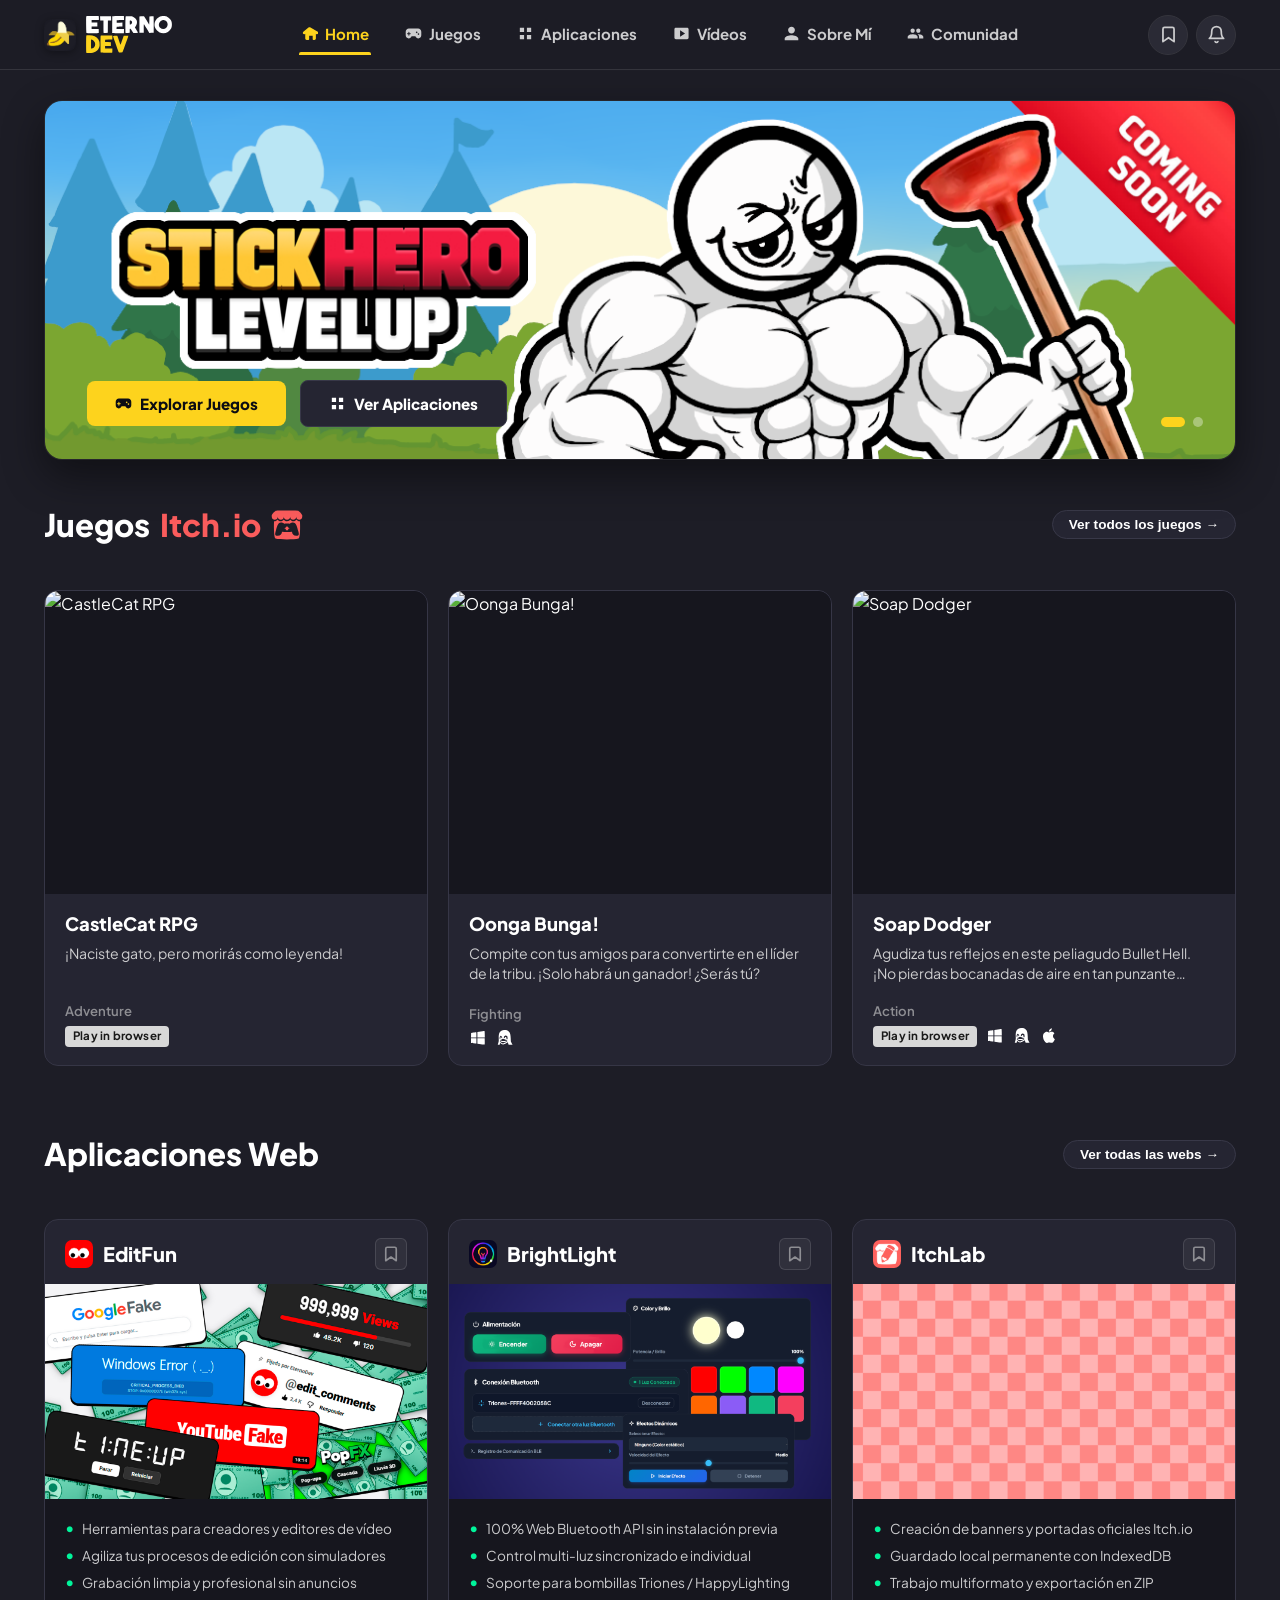
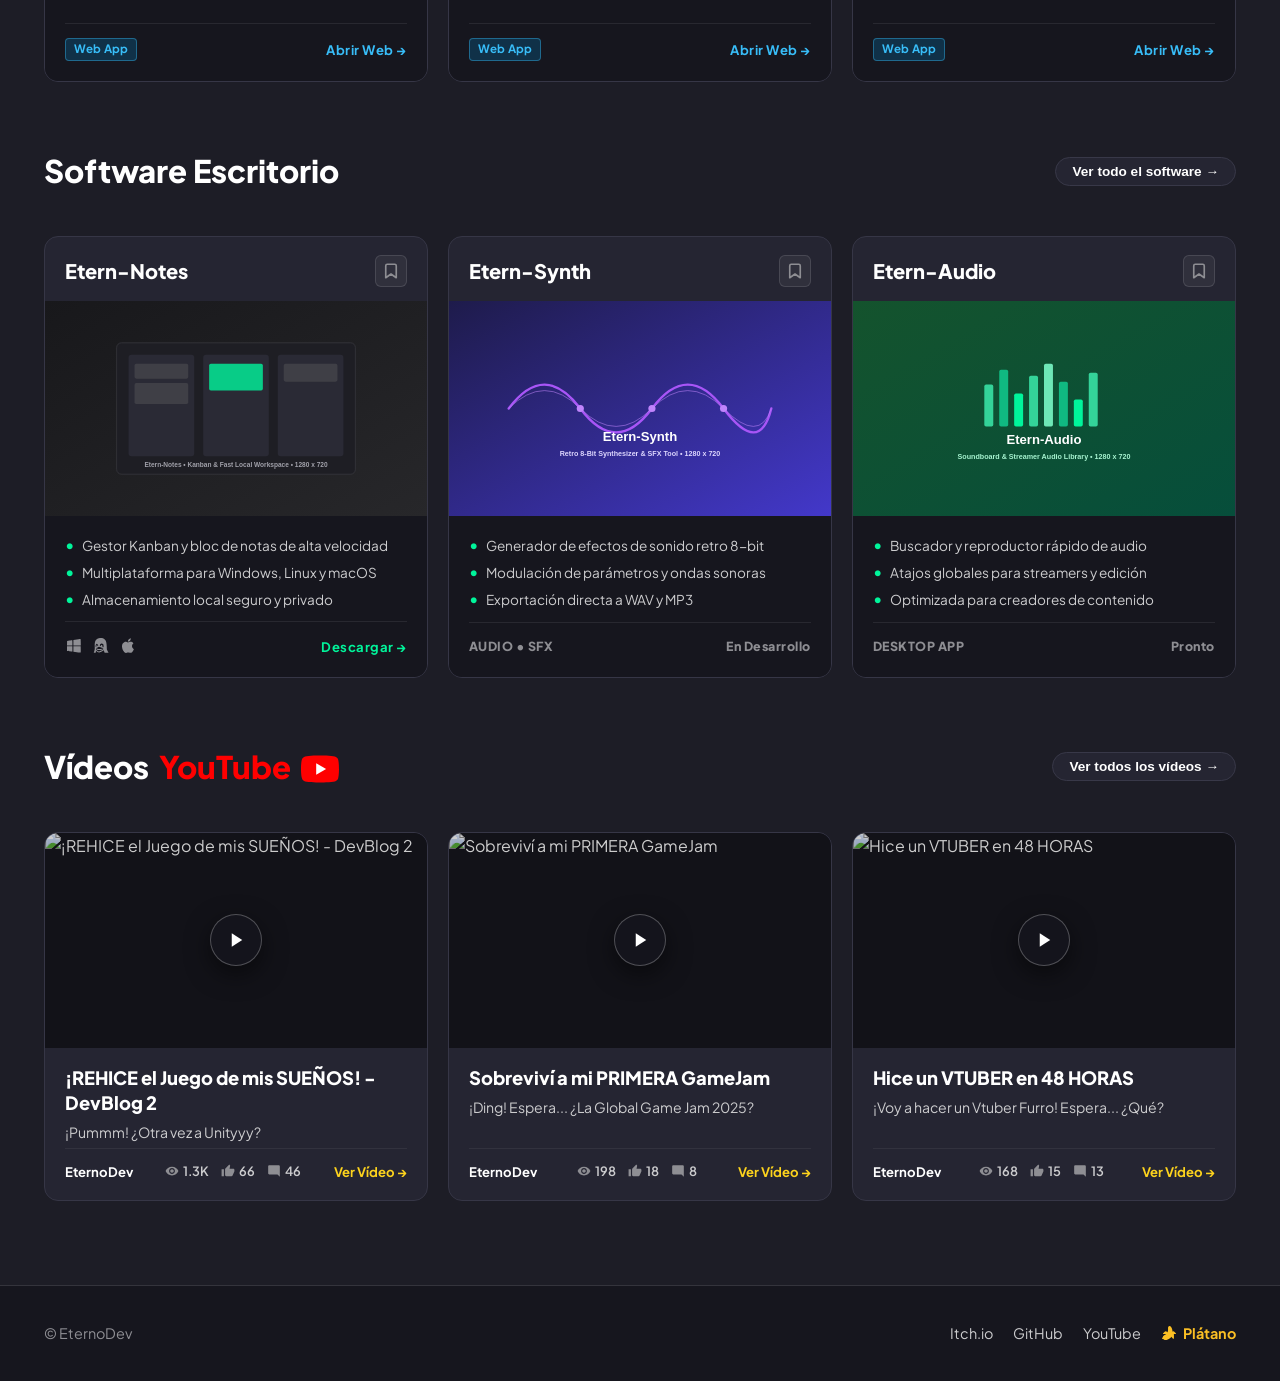
==== index.html @ 73dcaa40 "fix: redisenar icono cruz 3d a cruceta solida mate sin brillos y sintetizar texto de mision" ====
<!DOCTYPE html>
<html lang="es">
<head>
  <meta charset="UTF-8" />
  <meta name="viewport" content="width=device-width, initial-scale=1.0" />
  
  <!-- SEO Principal -->
  <title>EternoDev - Desarrollador Indie</title>
  <meta name="description" content="Sitio web oficial de EternoDev (Eterno Developer). Videojuegos indie desarrollados en Unity, aplicaciones web y de escritorio, apps móviles y proyectos de código abierto." />
  <meta name="keywords" content="EternoDev, Eterno Developer, Eterno Dev, videojuegos indie, software, aplicaciones web, apps android, itch io, Unity, BrightLight, Etern-Notes, Edit Fun, Edit-Fun" />
  <meta name="author" content="EternoDev" />
  <meta name="robots" content="index, follow" />
  <link rel="canonical" href="https://eternodev.com/" />
  
  <!-- Open Graph / Redes Sociales y Google -->
  <meta property="og:type" content="website" />
  <meta property="og:site_name" content="EternoDev · Oficial" />
  <meta property="og:title" content="EternoDev - Desarrollador Indie" />
  <meta property="og:description" content="Sitio web oficial de EternoDev (Eterno Developer). Explora videojuegos indie, aplicaciones web, software y devlogs." />
  <meta property="og:url" content="https://eternodev.com/" />
  <meta property="og:image" content="https://eternodev.com/src/img/logos/search_icon.png" />
  
  <!-- Twitter Card -->
  <meta name="twitter:card" content="summary_large_image" />
  <meta name="twitter:title" content="EternoDev - Desarrollador Indie" />
  <meta name="twitter:description" content="Sitio web oficial de EternoDev (Eterno Developer). Explora videojuegos indie, aplicaciones web y software." />
  <meta name="twitter:image" content="https://eternodev.com/src/img/logos/search_icon.png" />

  <!-- Datos Estructurados Schema.org para Google (Site Name & Organization) -->
  <script type="application/ld+json">
  [
    {
      "@context": "https://schema.org",
      "@type": "WebSite",
      "name": "EternoDev · Oficial",
      "alternateName": [
        "Eterno Developer",
        "EternoDev Web",
        "Eterno Dev"
      ],
      "url": "https://eternodev.com/"
    },
    {
      "@context": "https://schema.org",
      "@type": "Organization",
      "name": "EternoDev · Oficial",
      "alternateName": [
        "Eterno Developer",
        "Eterno Dev"
      ],
      "url": "https://eternodev.com/",
      "logo": "https://eternodev.com/src/img/logos/search_icon.png",
      "sameAs": [
        "https://www.youtube.com/@eternodev",
        "https://eternodev.itch.io",
        "https://github.com/paucg06",
        "https://www.tiktok.com/@eternodev",
        "https://instagram.com/eternodev"
      ]
    }
  ]
  </script>
  
  <!-- Iconos y Favicon para navegadores y motores de busqueda -->
  <link rel="icon" href="/favicon.ico" sizes="any" />
  <link rel="icon" type="image/png" sizes="192x192" href="src/img/logos/search_icon.png" />
  <link rel="apple-touch-icon" href="src/img/logos/search_icon.png" />
  
  <!-- Tipografia Plus Jakarta Sans -->
  <link rel="preconnect" href="https://fonts.googleapis.com">
  <link rel="preconnect" href="https://fonts.gstatic.com" crossorigin>
  <link href="https://fonts.googleapis.com/css2?family=Nunito:wght@700;800;900&family=Plus+Jakarta+Sans:wght@400;500;600;700;800;900&display=swap" rel="stylesheet">
  
  <!-- Hojas de Estilo: Principal con titulo reconocible por el navegador y soporte para estilos alternativos -->
  <link rel="stylesheet" href="src/css/styles.css?v=20261113f" title="EternoDev Oscuro">

</head>
<body>

  <!-- Header con Navegación y Menú Desplegable Móvil -->
  <header>
    <div class="container nav-wrapper">
      <div class="brand" onclick="switchTab('home'); window.scrollTo({top: 0, behavior: 'smooth'});" title="EternoDev - Inicio">
        <img src="src/img/logos/icon.png" alt="EternoDev Icon" class="brand-icon-img" />
        <img src="src/img/logos/eternodev_logo.svg" alt="EternoDev" class="brand-logo-svg" />
      </div>

      <!-- Navegación de Escritorio con Iconos Cartoon -->
      <nav class="desktop-nav">
        <ul class="nav-tabs">
          <li>
            <button class="nav-tab-btn active" data-target="home" onclick="switchTab('home')">
              <svg class="tab-icon-svg" viewBox="0 0 24 24" fill="currentColor">
                <path d="M12 3c-.5 0-1 .2-1.4.6l-7.3 6.1c-.8.7-.9 1.9-.3 2.7.6.8 1.8.9 2.6.3L6 12.3V19c0 1.1.9 2 2 2h2.5c.6 0 1-.4 1-1v-4.5c0-.3.2-.5.5-.5h4c.3 0 .5.2.5.5V20c0 .6.4 1 1 1H19c1.1 0 2-.9 2-2v-6.7l.4.4c.8.6 2 .5 2.6-.3.6-.8.5-2-.3-2.7L13.4 3.6c-.4-.4-.9-.6-1.4-.6z"/>
              </svg>
              Home
            </button>
          </li>
          <li>
            <button class="nav-tab-btn" data-target="games" onclick="switchTab('games')">
              <svg class="tab-icon-svg" viewBox="0 0 24 24" fill="currentColor">
                <path d="M18.5 5H5.5C3 5 1 7 1 9.5v5C1 16.9 2.9 18.8 5.2 18.9c1.3.1 2.5-.5 3.3-1.6l.8-1.3h5.4l.8 1.3c.8 1.1 2 1.7 3.3 1.6C21.1 18.8 23 16.9 23 14.5v-5C23 7 21 5 18.5 5zM7.5 13H6.2v1.3c0 .4-.3.7-.7.7s-.7-.3-.7-.7V13H3.5c-.4 0-.7-.3-.7-.7s.3-.7.7-.7h1.3v-1.3c0-.4.3-.7.7-.7s.7.3.7.7v1.3h1.3c.4 0 .7.3.7.7s-.3.7-.7.7zm9-1.5c-.7 0-1.2-.5-1.2-1.2s.5-1.2 1.2-1.2 1.2.5 1.2 1.2-.5 1.2-1.2 1.2zm2.5 2.5c-.7 0-1.2-.5-1.2-1.2s.5-1.2 1.2-1.2 1.2.5 1.2 1.2-.5 1.2-1.2 1.2z"/>
              </svg>
              Juegos
            </button>
          </li>
          <li>
            <button class="nav-tab-btn" data-target="apps" onclick="switchTab('apps')">
              <svg class="tab-icon-svg" viewBox="0 0 24 24" fill="currentColor">
                <path d="M4 4h6v6H4V4zm10 0h6v6h-6V4zM4 14h6v6H4v-6zm10 0h6v6h-6v-6z"/>
              </svg>
              Aplicaciones
            </button>
          </li>
          <li>
            <button class="nav-tab-btn" data-target="videos" onclick="switchTab('videos')">
              <svg class="tab-icon-svg" viewBox="0 0 24 24" fill="currentColor">
                <path d="M20 4H4C2.9 4 2 4.9 2 6v12c0 1.1.9 2 2 2h16c1.1 0 2-.9 2-2V6c0-1.1-.9-2-2-2zm-10 12.5v-9l7 4.5-7 4.5z"/>
              </svg>
              Vídeos
            </button>
          </li>
          <li>
            <button class="nav-tab-btn" data-target="about" onclick="switchTab('about')">
              <svg class="tab-icon-svg" viewBox="0 0 24 24" fill="currentColor">
                <path d="M12 12c2.7 0 4.8-2.1 4.8-4.8S14.7 2.4 12 2.4 7.2 4.5 7.2 7.2 9.3 12 12 12zm0 2.4c-3.2 0-9.6 1.6-9.6 4.8v2.4h19.2v-2.4c0-3.2-6.4-4.8-9.6-4.8z"/>
              </svg>
              Sobre Mí
            </button>
          </li>
          <li>
            <button class="nav-tab-btn" data-target="community" onclick="switchTab('community')">
              <svg class="tab-icon-svg" viewBox="0 0 24 24" fill="currentColor">
                <path d="M16 11c1.66 0 2.99-1.34 2.99-3S17.66 5 16 5c-1.66 0-3 1.34-3 3s1.34 3 3 3zm-8 0c1.66 0 2.99-1.34 2.99-3S9.66 5 8 5C6.34 5 5 6.34 5 8s1.34 3 3 3zm0 2c-2.33 0-7 1.17-7 3.5V19h14v-2.5c0-2.33-4.67-3.5-7-3.5zm8 0c-.29 0-.62.02-.97.05 1.16.84 1.97 1.97 1.97 3.45V19h6v-2.5c0-2.33-4.67-3.5-7-3.5z"/>
              </svg>
              Comunidad
            </button>
          </li>
        </ul>
      </nav>

      <!-- Botones de Acción (Marcador & Campanita) -->
      <div class="nav-actions">
        <button class="action-icon-btn" onclick="openSavedModal()" title="Mis proyectos guardados">
          <svg viewBox="0 0 24 24" fill="none" stroke="currentColor" stroke-width="2.2" stroke-linecap="round" stroke-linejoin="round">
            <path d="M19 21l-7-5-7 5V5a2 2 0 0 1 2-2h10a2 2 0 0 1 2 2z"/>
          </svg>
          <span id="savedNavDot" class="badge-notif-dot" style="display: none; background: #FDD31D;"></span>
        </button>

        <button class="action-icon-btn" onclick="openNotifModal()" title="Novedades y Notificaciones">
          <svg viewBox="0 0 24 24" fill="none" stroke="currentColor" stroke-width="2.2" stroke-linecap="round" stroke-linejoin="round">
            <path d="M18 8A6 6 0 0 0 6 8c0 7-3 9-3 9h18s-3-2-3-9"/>
            <path d="M13.73 21a2 2 0 0 1-3.46 0"/>
          </svg>
        </button>
        
        <button id="mobileMenuBtn" class="mobile-menu-toggle" aria-label="Abrir menú" onclick="toggleMobileMenu()">
          <svg viewBox="0 0 24 24" id="hamburgerIcon"><line x1="3" y1="12" x2="21" y2="12"/><line x1="3" y1="6" x2="21" y2="6"/><line x1="3" y1="18" x2="21" y2="18"/></svg>
        </button>
      </div>

      <!-- Panel Desplegable Móvil -->
      <div id="mobileNavDropdown" class="mobile-dropdown-panel">
        <button class="mobile-dropdown-btn active" data-target="home" onclick="switchTabMobile('home')">
          <svg class="tab-icon-svg" viewBox="0 0 24 24" fill="currentColor">
            <path d="M12 3c-.5 0-1 .2-1.4.6l-7.3 6.1c-.8.7-.9 1.9-.3 2.7.6.8 1.8.9 2.6.3L6 12.3V19c0 1.1.9 2 2 2h2.5c.6 0 1-.4 1-1v-4.5c0-.3.2-.5.5-.5h4c.3 0 .5.2.5.5V20c0 .6.4 1 1 1H19c1.1 0 2-.9 2-2v-6.7l.4.4c.8.6 2 .5 2.6-.3.6-.8.5-2-.3-2.7L13.4 3.6c-.4-.4-.9-.6-1.4-.6z"/>
          </svg>
          Home
        </button>
        <button class="mobile-dropdown-btn" data-target="games" onclick="switchTabMobile('games')">
          <svg class="tab-icon-svg" viewBox="0 0 24 24" fill="currentColor">
            <path d="M18.5 5H5.5C3 5 1 7 1 9.5v5C1 16.9 2.9 18.8 5.2 18.9c1.3.1 2.5-.5 3.3-1.6l.8-1.3h5.4l.8 1.3c.8 1.1 2 1.7 3.3 1.6C21.1 18.8 23 16.9 23 14.5v-5C23 7 21 5 18.5 5zM7.5 13H6.2v1.3c0 .4-.3.7-.7.7s-.7-.3-.7-.7V13H3.5c-.4 0-.7-.3-.7-.7s.3-.7.7-.7h1.3v-1.3c0-.4.3-.7.7-.7s.7.3.7.7v1.3h1.3c.4 0 .7.3.7.7s-.3.7-.7.7zm9-1.5c-.7 0-1.2-.5-1.2-1.2s.5-1.2 1.2-1.2 1.2.5 1.2 1.2-.5 1.2-1.2 1.2zm2.5 2.5c-.7 0-1.2-.5-1.2-1.2s.5-1.2 1.2-1.2 1.2.5 1.2 1.2-.5 1.2-1.2 1.2z"/>
          </svg>
          Juegos
        </button>
        <button class="mobile-dropdown-btn" data-target="apps" onclick="switchTabMobile('apps')">
          <svg class="tab-icon-svg" viewBox="0 0 24 24" fill="currentColor">
            <path d="M4 4h6v6H4V4zm10 0h6v6h-6V4zM4 14h6v6H4v-6zm10 0h6v6h-6v-6z"/>
          </svg>
          Aplicaciones
        </button>
        <button class="mobile-dropdown-btn" data-target="videos" onclick="switchTabMobile('videos')">
          <svg class="tab-icon-svg" viewBox="0 0 24 24" fill="currentColor">
            <path d="M20 4H4C2.9 4 2 4.9 2 6v12c0 1.1.9 2 2 2h16c1.1 0 2-.9 2-2V6c0-1.1-.9-2-2-2zm-10 12.5v-9l7 4.5-7 4.5z"/>
          </svg>
          Vídeos
        </button>
        <button class="mobile-dropdown-btn" data-target="about" onclick="switchTabMobile('about')">
          <svg class="tab-icon-svg" viewBox="0 0 24 24" fill="currentColor">
            <path d="M12 12c2.7 0 4.8-2.1 4.8-4.8S14.7 2.4 12 2.4 7.2 4.5 7.2 7.2 9.3 12 12 12zm0 2.4c-3.2 0-9.6 1.6-9.6 4.8v2.4h19.2v-2.4c0-3.2-6.4-4.8-9.6-4.8z"/>
          </svg>
          Sobre Mí
        </button>
        <button class="mobile-dropdown-btn" data-target="community" onclick="switchTabMobile('community')">
          <svg class="tab-icon-svg" viewBox="0 0 24 24" fill="currentColor">
            <path d="M16 11c1.66 0 2.99-1.34 2.99-3S17.66 5 16 5c-1.66 0-3 1.34-3 3s1.34 3 3 3zm-8 0c1.66 0 2.99-1.34 2.99-3S9.66 5 8 5C6.34 5 5 6.34 5 8s1.34 3 3 3zm0 2c-2.33 0-7 1.17-7 3.5V19h14v-2.5c0-2.33-4.67-3.5-7-3.5zm8 0c-.29 0-.62.02-.97.05 1.16.84 1.97 1.97 1.97 3.45V19h6v-2.5c0-2.33-4.67-3.5-7-3.5z"/>
          </svg>
          Comunidad
        </button>
      </div>
    </div>
  </header>

  <main>
    <!-- ====================================================================
         PESTANIA 1: HOME (HUB PRINCIPAL)
         ==================================================================== -->
    <div id="tab-home" class="tab-view active-tab">
      
      <!-- Hero Banner Slider con botones superpuestos (Estilo Hero Card) -->
      <section class="home-hero-banner-section">
        <div class="container">
          <div class="home-hero-banner" id="homeHeroBanner">
            <!-- Slide 1: Original -->
            <div class="banner-slide active" data-index="0">
              <img src="src/img/banner.png" alt="EternoDev Banner" class="banner-slide-img" />
            </div>
            <!-- Slide 2: Con filtro de color suave -->
            <div class="banner-slide filter-tint" data-index="1">
              <img src="src/img/banner.png" alt="EternoDev Banner Alternativo" class="banner-slide-img" />
            </div>

            <!-- Botones superpuestos en el banner (visual y estilos idénticos) -->
            <div class="banner-content-overlay">
              <div class="banner-actions">
                <button onclick="switchTab('games')" class="banner-cta-btn banner-cta-primary">
                  <svg class="tab-icon-svg" viewBox="0 0 24 24" fill="currentColor">
                    <path d="M18.5 5H5.5C3 5 1 7 1 9.5v5C1 16.9 2.9 18.8 5.2 18.9c1.3.1 2.5-.5 3.3-1.6l.8-1.3h5.4l.8 1.3c.8 1.1 2 1.7 3.3 1.6C21.1 18.8 23 16.9 23 14.5v-5C23 7 21 5 18.5 5zM7.5 13H6.2v1.3c0 .4-.3.7-.7.7s-.7-.3-.7-.7V13H3.5c-.4 0-.7-.3-.7-.7s.3-.7.7-.7h1.3v-1.3c0-.4.3-.7.7-.7s.7.3.7.7v1.3h1.3c.4 0 .7.3.7.7s-.3.7-.7.7zm9-1.5c-.7 0-1.2-.5-1.2-1.2s.5-1.2 1.2-1.2 1.2.5 1.2 1.2-.5 1.2-1.2 1.2zm2.5 2.5c-.7 0-1.2-.5-1.2-1.2s.5-1.2 1.2-1.2 1.2.5 1.2 1.2-.5 1.2-1.2 1.2z"/>
                  </svg>
                  Explorar Juegos
                </button>
                <button onclick="switchTab('apps')" class="banner-cta-btn banner-cta-secondary">
                  <svg class="tab-icon-svg" viewBox="0 0 24 24" fill="currentColor">
                    <path d="M4 4h6v6H4V4zm10 0h6v6h-6V4zM4 14h6v6H4v-6zm10 0h6v6h-6v-6z"/>
                  </svg>
                  Ver Aplicaciones
                </button>
              </div>
              <!-- Indicadores discretos de posición de banner (Dots) -->
              <div class="banner-slider-dots">
                <button class="banner-dot active" onclick="goToBannerSlide(0)" aria-label="Banner 1"></button>
                <button class="banner-dot" onclick="goToBannerSlide(1)" aria-label="Banner 2"></button>
              </div>
            </div>
          </div>
        </div>
      </section>

      <!-- Resumen Home: Juegos Itch.io -->
      <section class="carousel-section" style="padding: 20px 0;">
        <div class="container">
          <div style="display: flex; justify-content: space-between; align-items: center; margin-bottom: 24px; flex-wrap: wrap; gap: 12px;">
            <h2 style="font-size: 1.95rem; font-weight: 900; color: #FFFFFF; display: flex; align-items: center; gap: 10px; flex-wrap: wrap;">
              Juegos <a href="https://eternodev.itch.io" target="_blank" rel="noopener" style="color: #FA5C5C; display: inline-flex; align-items: center; gap: 5px; text-decoration: none; white-space: nowrap; font-size: 1.95rem; font-weight: 900;" title="Abrir perfil en Itch.io">Itch.io <svg viewBox="0 0 32 32" width="42" height="42" fill="#FA5C5C" style="display: inline-block; vertical-align: middle; flex-shrink: 0;"><path d="M 16 5 C 12.748 5 8.3121094 5.0508594 7.4121094 5.1308594 C 6.4021094 5.7368594 4.4028125 8.0309531 4.3828125 8.6269531 L 4.3828125 9.6269531 C 4.3828125 10.889953 5.5657188 12 6.6367188 12 C 7.9197187 12 8.9902344 10.929969 8.9902344 9.6679688 C 8.9902344 10.929969 10.0305 12 11.3125 12 C 12.6055 12 13.605469 10.930969 13.605469 9.6679688 C 13.605469 10.929969 14.695281 12 15.988281 12 L 16.009766 12 C 17.302766 12 18.392578 10.930969 18.392578 9.6679688 C 18.392578 10.929969 19.402547 12 20.685547 12 C 21.968547 12 23.009766 10.930969 23.009766 9.6679688 C 23.009766 10.929969 24.080281 12 25.363281 12 C 26.434281 12 27.615234 10.889953 27.615234 9.6269531 L 27.615234 8.6269531 C 27.595234 8.0309531 25.595938 5.7368594 24.585938 5.1308594 C 21.443938 5.0198594 19.252 5 16 5 z M 13.550781 11.742188 C 12.497781 13.552188 9.8523125 13.573906 8.8203125 11.753906 C 8.1903125 12.845906 6.7642969 13.267547 6.1542969 13.060547 C 5.9762969 14.959547 5.8534844 24.70875 7.1464844 26.34375 C 10.943484 27.22875 21.164516 27.20975 24.853516 26.34375 C 26.348516 24.81975 26.013703 14.821547 25.845703 13.060547 C 25.235703 13.267547 23.809453 12.845906 23.189453 11.753906 C 22.146453 13.573906 19.501219 13.552188 18.449219 11.742188 C 18.124219 12.332187 17.367 13.109375 16 13.109375 C 14.997 13.148375 14.051781 12.607187 13.550781 11.742188 z M 11.419922 14 C 12.219922 14 12.950078 14.000469 13.830078 14.980469 C 15.280078 14.830469 16.719922 14.830469 18.169922 14.980469 C 19.059922 14.010469 19.780078 14.009766 20.580078 14.009766 C 23.160078 14.009766 23.780937 17.819609 24.710938 21.099609 C 25.550938 24.149609 24.429062 24.230469 23.039062 24.230469 C 20.969062 24.150469 19.820313 22.650625 19.820312 21.140625 C 17.890313 21.460625 14.809688 21.580625 12.179688 21.140625 C 12.179688 22.650625 11.030938 24.150469 8.9609375 24.230469 C 7.5709375 24.230469 6.4490625 24.149609 7.2890625 21.099609 C 8.2190625 17.799609 8.8399219 14.009766 11.419922 14.009766 L 11.419922 14 z M 16 16.876953 C 16 16.876953 14.306 18.439375 14 18.984375 L 15.107422 18.943359 L 15.107422 19.910156 C 15.107422 19.968156 15.926 19.917969 16 19.917969 C 16.447 19.934969 16.892578 19.951156 16.892578 19.910156 L 16.892578 18.943359 L 18 18.984375 C 17.694 18.438375 16 16.876953 16 16.876953 z"/></svg></a>
            </h2>
            <button onclick="switchTab('games')" class="btn-pill btn-outline" style="padding: 6px 16px; font-size: 0.85rem;">
              Ver todos los juegos &rarr;
            </button>
          </div>

          <div class="carousel-viewport">
            <div class="carousel-track" id="carouselTrackHome">
              <!-- Fallback Games Home -->
              <a href="https://eternodev.itch.io/oonga-bunga" target="_blank" rel="noopener" class="game-card-item">
                <div class="game-thumb-box">
                  <img src="https://img.itch.zone/aW1nLzI1Mzc4NjQzLnBuZw==/315x250%23c/XJshJJ.png" alt="Oonga Bunga!" class="game-thumb-img" loading="lazy" />
                </div>
                <div class="game-content-box">
                  <h3 class="game-item-title">Oonga Bunga!</h3>
                  <p class="game-item-desc">Compite con tus amigos para convertirte en el líder de la tribu.</p>
                  <div class="itch-meta-container">
                    <span class="itch-genre-label">Fighting</span>
                    <div class="itch-platforms-row">
                      <svg class="itch-platform-svg" viewBox="0 0 90 90" width="18" height="18" preserveAspectRatio="xMidYMid meet" title="Windows"><g transform="translate(0,90) scale(0.1,-0.1)" fill="currentColor"><path d="M675 785 c-44 -7 -119 -18 -167 -25 l-88 -12 0 -134 0 -134 185 0 186 0 -3 157 c-3 132 -5 158 -18 159 -8 1 -51 -4 -95 -11z"/><path d="M220 721 l-115 -16 -3 -112 -3 -113 136 0 135 0 0 130 c0 118 -2 130 -17 129 -10 -1 -70 -9 -133 -18z"/><path d="M100 325 c0 -132 -14 -117 125 -135 44 -6 95 -13 113 -16 l32 -5 0 136 0 135 -135 0 -135 0 0 -115z"/><path d="M420 302 l0 -139 178 -24 c97 -14 180 -22 185 -19 4 4 6 76 5 161 l-3 154 -182 3 -183 2 0 -138z"/></g></svg>
                      <svg class="itch-platform-svg" viewBox="0 0 90 90" width="18" height="18" preserveAspectRatio="xMidYMid meet" title="Linux"><g transform="translate(0,90) scale(0.1,-0.1)" fill="currentColor"><path d="M350 837 c-170 -40 -225 -148 -213 -419 4 -112 3 -131 -21 -211 -14 -48 -26 -90 -26 -93 0 -3 21 -4 47 -2 l47 3 11 48 10 48 36 -31 c42 -34 79 -50 118 -50 28 0 184 70 213 97 15 13 17 12 23 -9 4 -13 14 -42 22 -65 l16 -43 97 0 98 0 -42 83 -43 82 -6 156 c-8 189 -27 264 -87 331 -22 25 -58 53 -81 62 -57 23 -152 28 -219 13z m199 -293 c19 -18 25 -36 28 -81 4 -67 -4 -85 -36 -76 -18 5 -21 10 -16 31 7 28 -10 78 -30 86 -19 7 -55 -22 -55 -45 0 -34 -44 -21 -48 14 -4 36 18 69 60 90 38 19 63 14 97 -19z m-265 -15 c28 -33 36 -89 12 -89 -7 0 -16 9 -19 20 -3 11 -13 23 -22 27 -27 10 -48 -25 -41 -69 7 -41 -6 -51 -24 -19 -23 43 -2 140 32 154 26 11 37 6 62 -24z m172 -153 c98 -44 109 -51 112 -69 5 -27 -15 -45 -100 -88 -109 -55 -139 -53 -218 12 -35 30 -60 58 -58 67 2 8 32 37 67 65 75 57 95 58 197 13z"/><path d="M223 315 c-20 -53 139 -84 255 -50 41 13 52 20 52 37 0 17 -4 19 -27 13 -64 -16 -199 -17 -237 -1 -32 13 -38 14 -43 1z"/></g></svg>
                    </div>
                  </div>
                </div>
              </a>

              <a href="https://eternodev.itch.io/soap-dodger" target="_blank" rel="noopener" class="game-card-item">
                <div class="game-thumb-box">
                  <img src="https://img.itch.zone/aW1nLzE5NTE3MDE5LnBuZw==/315x250%23c/3Jap12.png" alt="Soap Dodger" class="game-thumb-img" loading="lazy" />
                </div>
                <div class="game-content-box">
                  <h3 class="game-item-title">Soap Dodger</h3>
                  <p class="game-item-desc">Agudiza tus reflejos en este peliagudo Bullet Hell.</p>
                  <div class="itch-meta-container">
                    <span class="itch-genre-label">Action</span>
                    <div class="itch-platforms-row">
                      <span class="badge-play-browser">Play in browser</span>
                      <svg class="itch-platform-svg" viewBox="0 0 90 90" width="18" height="18" preserveAspectRatio="xMidYMid meet" title="Windows"><g transform="translate(0,90) scale(0.1,-0.1)" fill="currentColor"><path d="M675 785 c-44 -7 -119 -18 -167 -25 l-88 -12 0 -134 0 -134 185 0 186 0 -3 157 c-3 132 -5 158 -18 159 -8 1 -51 -4 -95 -11z"/><path d="M220 721 l-115 -16 -3 -112 -3 -113 136 0 135 0 0 130 c0 118 -2 130 -17 129 -10 -1 -70 -9 -133 -18z"/><path d="M100 325 c0 -132 -14 -117 125 -135 44 -6 95 -13 113 -16 l32 -5 0 136 0 135 -135 0 -135 0 0 -115z"/><path d="M420 302 l0 -139 178 -24 c97 -14 180 -22 185 -19 4 4 6 76 5 161 l-3 154 -182 3 -183 2 0 -138z"/></g></svg>
                    </div>
                  </div>
                </div>
              </a>

              <a href="https://eternodev.itch.io/verdades-incompletas" target="_blank" rel="noopener" class="game-card-item">
                <div class="game-thumb-box">
                  <img src="https://img.itch.zone/aW1nLzIzNzAyMTc2LnBuZw==/315x250%23c/rgaSxI.png" alt="Verdades Incompletas" class="game-thumb-img" loading="lazy" />
                </div>
                <div class="game-content-box">
                  <h3 class="game-item-title">Verdades Incompletas</h3>
                  <p class="game-item-desc">Estás muerto... Descubre quién te asesinó mientras tus amigos investigan.</p>
                  <div class="itch-meta-container">
                    <span class="itch-genre-label">Visual Novel</span>
                    <div class="itch-platforms-row">
                      <span class="badge-play-browser">Play in browser</span>
                      <svg class="itch-platform-svg" viewBox="0 0 90 90" width="18" height="18" preserveAspectRatio="xMidYMid meet" title="Windows"><g transform="translate(0,90) scale(0.1,-0.1)" fill="currentColor"><path d="M675 785 c-44 -7 -119 -18 -167 -25 l-88 -12 0 -134 0 -134 185 0 186 0 -3 157 c-3 132 -5 158 -18 159 -8 1 -51 -4 -95 -11z"/><path d="M220 721 l-115 -16 -3 -112 -3 -113 136 0 135 0 0 130 c0 118 -2 130 -17 129 -10 -1 -70 -9 -133 -18z"/><path d="M100 325 c0 -132 -14 -117 125 -135 44 -6 95 -13 113 -16 l32 -5 0 136 0 135 -135 0 -135 0 0 -115z"/><path d="M420 302 l0 -139 178 -24 c97 -14 180 -22 185 -19 4 4 6 76 5 161 l-3 154 -182 3 -183 2 0 -138z"/></g></svg>
                    </div>
                  </div>
                </div>
              </a>
            </div>
          </div>
        </div>
      </section>

      <!-- Resumen Home: Aplicaciones Web -->
      <section class="carousel-section" style="padding: 20px 0;">
        <div class="container">
          <div style="display: flex; justify-content: space-between; align-items: center; margin-bottom: 24px; flex-wrap: wrap; gap: 12px;">
            <h2 style="font-size: 1.95rem; font-weight: 900; color: #FFFFFF; display: flex; align-items: center; gap: 8px;">
              Aplicaciones Web
            </h2>
            <button onclick="switchTab('apps')" class="btn-pill btn-outline" style="padding: 6px 16px; font-size: 0.85rem;">
              Ver todas las webs &rarr;
            </button>
          </div>

          <div class="carousel-viewport">
            <div class="carousel-track" id="webTrackHome">
              <!-- App 1: EditFun -->
              <article class="app-box-card app-card-carousel-item" onclick="window.open('https://editfun.eternodev.com', '_blank', 'noopener,noreferrer')" style="cursor: pointer;">
                <div class="app-top-header">
                  <div class="app-header-title-wrap">
                    <img src="src/img/apps/icon_editfun.png" alt="EditFun" class="app-icon-thumb" />
                    <h3 class="app-name-title">EditFun</h3>
                  </div>
                  <button class="btn-bookmark-action" data-bookmark-id="editfun" onclick="event.stopPropagation(); toggleBookmark(event, { id: 'editfun', type: 'app', title: 'EditFun', url: 'https://editfun.eternodev.com', cover_url: 'src/img/apps/icon_editfun.png', badge: 'Web App' })" title="Guardar proyecto">
                    <svg viewBox="0 0 24 24" width="18" height="18" fill="none" stroke="currentColor" stroke-width="2.2" stroke-linecap="round" stroke-linejoin="round"><path d="M19 21l-7-5-7 5V5a2 2 0 0 1 2-2h10a2 2 0 0 1 2 2z"/></svg>
                  </button>
                </div>
                <div class="app-preview-media">
                  <img src="src/img/apps/preview_editfun.png?v=20261113b" alt="EditFun" class="app-preview-img" />
                </div>
                <div class="app-details-dark">
                  <ul class="app-bullets-container">
                    <li class="app-bullet-point">Herramientas para creadores y editores de vídeo</li>
                    <li class="app-bullet-point">Agiliza tus procesos de edición con simuladores</li>
                    <li class="app-bullet-point">Grabación limpia y profesional sin anuncios</li>
                  </ul>
                  <div class="app-platforms-badge-row">
                    <div class="itch-platforms-row">
                      <span class="badge-play-browser" style="background: rgba(2, 132, 199, 0.25); color: #38bdf8; border: 1px solid rgba(56, 189, 248, 0.4);">Web App</span>
                    </div>
                    <a href="https://editfun.eternodev.com" target="_blank" rel="noopener" class="app-action-link" style="color: #38bdf8;" onclick="event.stopPropagation();">Abrir Web &rarr;</a>
                  </div>
                </div>
              </article>

              <!-- App 2: BrightLight -->
              <article class="app-box-card app-card-carousel-item" onclick="window.open('https://brightlight.eternodev.com', '_blank', 'noopener,noreferrer')" style="cursor: pointer;">
                <div class="app-top-header">
                  <div class="app-header-title-wrap">
                    <img src="src/img/apps/icon_brightlight.png" alt="BrightLight" class="app-icon-thumb" />
                    <h3 class="app-name-title">BrightLight</h3>
                  </div>
                  <button class="btn-bookmark-action" data-bookmark-id="brightlight" onclick="event.stopPropagation(); toggleBookmark(event, { id: 'brightlight', type: 'app', title: 'BrightLight', url: 'https://brightlight.eternodev.com', cover_url: 'src/img/apps/icon_brightlight.png', badge: 'Web App' })" title="Guardar proyecto">
                    <svg viewBox="0 0 24 24" width="18" height="18" fill="none" stroke="currentColor" stroke-width="2.2" stroke-linecap="round" stroke-linejoin="round"><path d="M19 21l-7-5-7 5V5a2 2 0 0 1 2-2h10a2 2 0 0 1 2 2z"/></svg>
                  </button>
                </div>
                <div class="app-preview-media">
                  <img src="src/img/apps/preview_brightlight.png" alt="BrightLight" class="app-preview-img" />
                </div>
                <div class="app-details-dark">
                  <ul class="app-bullets-container">
                    <li class="app-bullet-point">100% Web Bluetooth API sin instalación previa</li>
                    <li class="app-bullet-point">Control multi-luz sincronizado e individual</li>
                    <li class="app-bullet-point">Soporte para bombillas Triones / HappyLighting</li>
                  </ul>
                  <div class="app-platforms-badge-row">
                    <div class="itch-platforms-row">
                      <span class="badge-play-browser" style="background: rgba(2, 132, 199, 0.25); color: #38bdf8; border: 1px solid rgba(56, 189, 248, 0.4);">Web App</span>
                    </div>
                    <a href="https://brightlight.eternodev.com" target="_blank" rel="noopener noreferrer" class="app-action-link" style="color: #38bdf8;" onclick="event.stopPropagation();">Abrir Web &rarr;</a>
                  </div>
                </div>
              </article>

              <!-- App 3: ItchLab -->
              <article class="app-box-card app-card-carousel-item" onclick="window.open('https://paucg06.github.io/ItchLab-Io/', '_blank', 'noopener,noreferrer')" style="cursor: pointer;">
                <div class="app-top-header">
                  <div class="app-header-title-wrap">
                    <img src="src/img/apps/icon_itchlab.png" alt="ItchLab" class="app-icon-thumb" />
                    <h3 class="app-name-title">ItchLab</h3>
                  </div>
                  <button class="btn-bookmark-action" data-bookmark-id="itchlab" onclick="event.stopPropagation(); toggleBookmark(event, { id: 'itchlab', type: 'app', title: 'ItchLab', url: 'https://paucg06.github.io/ItchLab-Io/', cover_url: 'src/img/apps/icon_itchlab.png', badge: 'Web App' })" title="Guardar proyecto">
                    <svg viewBox="0 0 24 24" width="18" height="18" fill="none" stroke="currentColor" stroke-width="2.2" stroke-linecap="round" stroke-linejoin="round"><path d="M19 21l-7-5-7 5V5a2 2 0 0 1 2-2h10a2 2 0 0 1 2 2z"/></svg>
                  </button>
                </div>
                <div class="app-preview-media">
                  <img src="src/img/apps/preview_itchlab.png" alt="ItchLab" class="app-preview-img" />
                </div>
                <div class="app-details-dark">
                  <ul class="app-bullets-container">
                    <li class="app-bullet-point">Creación de banners y portadas oficiales Itch.io</li>
                    <li class="app-bullet-point">Guardado local permanente con IndexedDB</li>
                    <li class="app-bullet-point">Trabajo multiformato y exportación en ZIP</li>
                  </ul>
                  <div class="app-platforms-badge-row">
                    <div class="itch-platforms-row">
                      <span class="badge-play-browser" style="background: rgba(2, 132, 199, 0.25); color: #38bdf8; border: 1px solid rgba(56, 189, 248, 0.4);">Web App</span>
                    </div>
                    <a href="https://paucg06.github.io/ItchLab-Io/" target="_blank" rel="noopener" class="app-action-link" style="color: #38bdf8;" onclick="event.stopPropagation();">Abrir Web &rarr;</a>
                  </div>
                </div>
              </article>

              <!-- App 4: Files404 -->
              <article class="app-box-card app-card-carousel-item" onclick="window.open('https://eterno-dev.github.io/ScapeRoom/', '_blank', 'noopener,noreferrer')" style="cursor: pointer;">
                <div class="app-top-header">
                  <div class="app-header-title-wrap">
                    <img src="src/img/apps/icon_files404.png" alt="Files404" class="app-icon-thumb" />
                    <h3 class="app-name-title">Files404</h3>
                  </div>
                  <button class="btn-bookmark-action" data-bookmark-id="files404" onclick="event.stopPropagation(); toggleBookmark(event, { id: 'files404', type: 'app', title: 'Files404', url: 'https://eterno-dev.github.io/ScapeRoom/', cover_url: 'src/img/apps/icon_files404.png', badge: 'Web App' })" title="Guardar proyecto">
                    <svg viewBox="0 0 24 24" width="18" height="18" fill="none" stroke="currentColor" stroke-width="2.2" stroke-linecap="round" stroke-linejoin="round"><path d="M19 21l-7-5-7 5V5a2 2 0 0 1 2-2h10a2 2 0 0 1 2 2z"/></svg>
                  </button>
                </div>
                <div class="app-preview-media">
                  <img src="src/img/apps/preview_files404.png" alt="Files404" class="app-preview-img" />
                </div>
                <div class="app-details-dark">
                  <ul class="app-bullets-container">
                    <li class="app-bullet-point">Casos de investigación y expedientes imprimibles</li>
                    <li class="app-bullet-point">Kits completos con audios, llaves y pruebas forenses</li>
                    <li class="app-bullet-point">Documentación interactiva y descarga inmediata</li>
                  </ul>
                  <div class="app-platforms-badge-row">
                    <div class="itch-platforms-row">
                      <span class="badge-play-browser" style="background: rgba(2, 132, 199, 0.25); color: #38bdf8; border: 1px solid rgba(56, 189, 248, 0.4);">Web App</span>
                    </div>
                    <a href="https://eterno-dev.github.io/ScapeRoom/" target="_blank" rel="noopener" class="app-action-link" style="color: #38bdf8;" onclick="event.stopPropagation();">Abrir Web &rarr;</a>
                  </div>
                </div>
              </article>
            </div>
          </div>
        </div>
      </section>

      <!-- Resumen Home: Software Escritorio -->
      <section class="carousel-section" style="padding: 20px 0;">
        <div class="container">
          <div style="display: flex; justify-content: space-between; align-items: center; margin-bottom: 24px; flex-wrap: wrap; gap: 12px;">
            <h2 style="font-size: 1.95rem; font-weight: 900; color: #FFFFFF; display: flex; align-items: center; gap: 8px;">
              Software Escritorio
            </h2>
            <button onclick="switchTab('apps')" class="btn-pill btn-outline" style="padding: 6px 16px; font-size: 0.85rem;">
              Ver todo el software &rarr;
            </button>
          </div>

          <div class="carousel-viewport">
            <div class="carousel-track" id="softwareTrackHome">
              <!-- App 1: Etern-Notes -->
              <article class="app-box-card app-card-carousel-item">
                <div class="app-top-header">
                  <h3 class="app-name-title">Etern-Notes</h3>
                  <button class="btn-bookmark-action" data-bookmark-id="etern-notes" onclick="toggleBookmark(event, { id: 'etern-notes', type: 'app', title: 'Etern-Notes', url: 'https://github.com/paucg06/Etern-Notes/releases', cover_url: 'src/img/apps/preview_etern_notes.svg', badge: 'Desktop App' })" title="Guardar proyecto">
                    <svg viewBox="0 0 24 24" width="18" height="18" fill="none" stroke="currentColor" stroke-width="2.2" stroke-linecap="round" stroke-linejoin="round"><path d="M19 21l-7-5-7 5V5a2 2 0 0 1 2-2h10a2 2 0 0 1 2 2z"/></svg>
                  </button>
                </div>
                <div class="app-preview-media">
                  <img src="src/img/apps/preview_etern_notes.svg" alt="Etern-Notes" class="app-preview-img" />
                </div>
                <div class="app-details-dark">
                  <ul class="app-bullets-container">
                    <li class="app-bullet-point">Gestor Kanban y bloc de notas de alta velocidad</li>
                    <li class="app-bullet-point">Multiplataforma para Windows, Linux y macOS</li>
                    <li class="app-bullet-point">Almacenamiento local seguro y privado</li>
                  </ul>
                  <div class="app-platforms-badge-row">
                    <div class="itch-platforms-row">
                      <svg class="itch-platform-svg" viewBox="0 0 90 90" width="18" height="18" preserveAspectRatio="xMidYMid meet" title="Windows"><g transform="translate(0,90) scale(0.1,-0.1)" fill="currentColor"><path d="M675 785 c-44 -7 -119 -18 -167 -25 l-88 -12 0 -134 0 -134 185 0 186 0 -3 157 c-3 132 -5 158 -18 159 -8 1 -51 -4 -95 -11z"/><path d="M220 721 l-115 -16 -3 -112 -3 -113 136 0 135 0 0 130 c0 118 -2 130 -17 129 -10 -1 -70 -9 -133 -18z"/><path d="M100 325 c0 -132 -14 -117 125 -135 44 -6 95 -13 113 -16 l32 -5 0 136 0 135 -135 0 -135 0 0 -115z"/><path d="M420 302 l0 -139 178 -24 c97 -14 180 -22 185 -19 4 4 6 76 5 161 l-3 154 -182 3 -183 2 0 -138z"/></g></svg>
                      <svg class="itch-platform-svg" viewBox="0 0 90 90" width="18" height="18" preserveAspectRatio="xMidYMid meet" title="Linux"><g transform="translate(0,90) scale(0.1,-0.1)" fill="currentColor"><path d="M350 837 c-170 -40 -225 -148 -213 -419 4 -112 3 -131 -21 -211 -14 -48 -26 -90 -26 -93 0 -3 21 -4 47 -2 l47 3 11 48 10 48 36 -31 c42 -34 79 -50 118 -50 28 0 184 70 213 97 15 13 17 12 23 -9 4 -13 14 -42 22 -65 l16 -43 97 0 98 0 -42 83 -43 82 -6 156 c-8 189 -27 264 -87 331 -22 25 -58 53 -81 62 -57 23 -152 28 -219 13z m199 -293 c19 -18 25 -36 28 -81 4 -67 -4 -85 -36 -76 -18 5 -21 10 -16 31 7 28 -10 78 -30 86 -19 7 -55 -22 -55 -45 0 -34 -44 -21 -48 14 -4 36 18 69 60 90 38 19 63 14 97 -19z m-265 -15 c28 -33 36 -89 12 -89 -7 0 -16 9 -19 20 -3 11 -13 23 -22 27 -27 10 -48 -25 -41 -69 7 -41 -6 -51 -24 -19 -23 43 -2 140 32 154 26 11 37 6 62 -24z m172 -153 c98 -44 109 -51 112 -69 5 -27 -15 -45 -100 -88 -109 -55 -139 -53 -218 12 -35 30 -60 58 -58 67 2 8 32 37 67 65 75 57 95 58 197 13z"/><path d="M223 315 c-20 -53 139 -84 255 -50 41 13 52 20 52 37 0 17 -4 19 -27 13 -64 -16 -199 -17 -237 -1 -32 13 -38 14 -43 1z"/></g></svg>
                      <svg class="itch-platform-svg" viewBox="0 0 90 90" width="18" height="18" preserveAspectRatio="xMidYMid meet" title="macOS"><g transform="translate(0,90) scale(0.1,-0.1)" fill="currentColor"><path d="M556 829 c-58 -16 -129 -112 -112 -154 4 -11 12 -12 37 -5 61 18 114 89 107 142 -3 22 -6 24 -32 17z"/><path d="M265 641 c-78 -36 -115 -102 -115 -205 0 -88 31 -182 84 -253 56 -76 90 -92 149 -69 54 20 104 20 152 1 69 -29 134 18 191 137 l17 37 -41 40 c-47 46 -56 72 -50 142 4 39 12 57 38 84 29 30 32 36 19 51 -20 25 -89 54 -127 54 -18 0 -49 -7 -69 -15 -19 -8 -48 -15 -63 -15 -15 0 -44 7 -63 15 -47 19 -73 19 -122 -4z"/></g></svg>
                    </div>
                    <a href="https://github.com/paucg06/Etern-Notes/releases" target="_blank" rel="noopener" class="app-action-link">Descargar &rarr;</a>
                  </div>
                </div>
              </article>

              <!-- App 2: Etern-Synth -->
              <article class="app-box-card app-card-carousel-item">
                <div class="app-top-header">
                  <h3 class="app-name-title">Etern-Synth</h3>
                  <button class="btn-bookmark-action" data-bookmark-id="etern-synth" onclick="toggleBookmark(event, { id: 'etern-synth', type: 'app', title: 'Etern-Synth', url: '#', cover_url: 'src/img/apps/preview_etern_synth.svg', badge: 'Desktop App' })" title="Guardar proyecto">
                    <svg viewBox="0 0 24 24" width="18" height="18" fill="none" stroke="currentColor" stroke-width="2.2" stroke-linecap="round" stroke-linejoin="round"><path d="M19 21l-7-5-7 5V5a2 2 0 0 1 2-2h10a2 2 0 0 1 2 2z"/></svg>
                  </button>
                </div>
                <div class="app-preview-media">
                  <img src="src/img/apps/preview_etern_synth.svg" alt="Etern-Synth" class="app-preview-img" />
                </div>
                <div class="app-details-dark">
                  <ul class="app-bullets-container">
                    <li class="app-bullet-point">Generador de efectos de sonido retro 8-bit</li>
                    <li class="app-bullet-point">Modulación de parámetros y ondas sonoras</li>
                    <li class="app-bullet-point">Exportación directa a WAV y MP3</li>
                  </ul>
                  <div class="app-platforms-badge-row">
                    <span style="color:#8E8E93;">AUDIO &bull; SFX</span>
                    <span style="color:#8E8E93;">En Desarrollo</span>
                  </div>
                </div>
              </article>

              <!-- App 3: Etern-Audio -->
              <article class="app-box-card app-card-carousel-item">
                <div class="app-top-header">
                  <h3 class="app-name-title">Etern-Audio</h3>
                  <button class="btn-bookmark-action" data-bookmark-id="etern-audio" onclick="toggleBookmark(event, { id: 'etern-audio', type: 'app', title: 'Etern-Audio', url: '#', cover_url: 'src/img/apps/preview_etern_audio.svg', badge: 'Desktop App' })" title="Guardar proyecto">
                    <svg viewBox="0 0 24 24" width="18" height="18" fill="none" stroke="currentColor" stroke-width="2.2" stroke-linecap="round" stroke-linejoin="round"><path d="M19 21l-7-5-7 5V5a2 2 0 0 1 2-2h10a2 2 0 0 1 2 2z"/></svg>
                  </button>
                </div>
                <div class="app-preview-media">
                  <img src="src/img/apps/preview_etern_audio.svg" alt="Etern-Audio" class="app-preview-img" />
                </div>
                <div class="app-details-dark">
                  <ul class="app-bullets-container">
                    <li class="app-bullet-point">Buscador y reproductor rápido de audio</li>
                    <li class="app-bullet-point">Atajos globales para streamers y edición</li>
                    <li class="app-bullet-point">Optimizada para creadores de contenido</li>
                  </ul>
                  <div class="app-platforms-badge-row">
                    <span style="color:#8E8E93;">DESKTOP APP</span>
                    <span style="color:#8E8E93;">Pronto</span>
                  </div>
                </div>
              </article>
            </div>
          </div>
        </div>
      </section>

      <!-- Resumen Home: Vídeos YouTube -->
      <section class="carousel-section" style="padding: 20px 0 60px;">
        <div class="container">
          <div style="display: flex; justify-content: space-between; align-items: center; margin-bottom: 24px; flex-wrap: wrap; gap: 12px;">
            <h2 style="font-size: 1.95rem; font-weight: 900; color: #FFFFFF; display: flex; align-items: center; gap: 10px; flex-wrap: wrap;">
              Vídeos <a href="https://www.youtube.com/@eternodev" target="_blank" rel="noopener" style="color: #FF0000; display: inline-flex; align-items: center; gap: 10px; text-decoration: none; white-space: nowrap; font-size: 1.95rem; font-weight: 900;" title="Abrir canal oficial de YouTube">YouTube <svg viewBox="0 0 28 20" width="38" height="28" style="display: inline-block; vertical-align: middle; transform: translateY(2px);"><path fill="#FF0000" d="M27.4 3.1c-.3-1.2-1.3-2.1-2.5-2.4C22.7 0 14 0 14 0S5.3 0 3.1.7C1.9 1 1 1.9.6 3.1 0 5.3 0 10 0 10s0 4.7.7 6.9c.3 1.2 1.2 2.1 2.4 2.4 2.2.7 10.9.7 10.9.7s8.7 0 10.9-.7c1.2-.3 2.1-1.2 2.5-2.4.6-2.2.6-6.9.6-6.9s0-4.7-.6-6.9z"/><polygon fill="#FFFFFF" points="11.2,14.3 18.5,10 11.2,5.7"/></svg></a>
            </h2>
            <button onclick="switchTab('videos')" class="btn-pill btn-outline" style="padding: 6px 16px; font-size: 0.85rem;">
              Ver todos los vídeos &rarr;
            </button>
          </div>

          <div class="carousel-viewport">
            <div class="carousel-track" id="videoTrackHome">
              <!-- Fallback Videos Home -->
              <a href="https://www.youtube.com/watch?v=wjoGjOxCTCQ" target="_blank" rel="noopener" class="video-card-item">
                <div class="video-thumb-box">
                  <img src="https://i.ytimg.com/vi/wjoGjOxCTCQ/maxresdefault.jpg" alt="¡REHICE el Juego de mis SUEÑOS! - DevBlog 2" class="video-thumb-img" loading="lazy" />
                  <div class="video-play-overlay">
                    <div class="video-play-btn">
                      <svg viewBox="0 0 24 24"><polygon points="5 3 19 12 5 21 5 3"/></svg>
                    </div>
                  </div>
                </div>
                <div class="video-content-box">
                  <h3 class="video-item-title">¡REHICE el Juego de mis SUEÑOS! - DevBlog 2</h3>
                  <p class="video-item-desc">¡Pummm! ¿Otra vez a Unityyy?</p>
                  <div class="video-meta-row">
                    <span class="video-author-badge">EternoDev</span>
                    <div class="video-stats-group">
                      <span class="video-stat-item" title="Visualizaciones">
                        <svg viewBox="0 0 24 24"><path d="M12 4.5C7 4.5 2.73 7.61 1 12c1.73 4.39 6 7.5 11 7.5s9.27-3.11 11-7.5c-1.73-4.39-6-7.5-11-7.5zM12 17c-2.76 0-5-2.24-5-5s2.24-5 5-5 5 2.24 5 5-2.24 5-5 5zm0-8c-1.66 0-3 1.34-3 3s1.34 3 3 3 3-1.34 3-3-1.34-3-3-3z"/></svg>
                        <span>70</span>
                      </span>
                      <span class="video-stat-item" title="Me gusta">
                        <svg viewBox="0 0 24 24"><path d="M1 21h4V9H1v12zm22-11c0-1.1-.9-2-2-2h-6.31l.95-4.57.03-.32c0-.41-.17-.79-.44-1.06L14.17 1 7.59 7.59C7.22 7.95 7 8.45 7 9v10c0 1.1.9 2 2 2h9c.83 0 1.54-.5 1.84-1.22l3.02-7.05c.09-.23.14-.47.14-.73v-2z"/></svg>
                        <span>11</span>
                      </span>
                    </div>
                    <span class="video-cta-text">Ver Vídeo &rarr;</span>
                  </div>
                </div>
              </a>

              <a href="https://www.youtube.com/watch?v=DFR5UtAuHTw" target="_blank" rel="noopener" class="video-card-item">
                <div class="video-thumb-box">
                  <img src="https://i.ytimg.com/vi/DFR5UtAuHTw/maxresdefault.jpg" alt="Sobreviví a mi PRIMERA GameJam" class="video-thumb-img" loading="lazy" />
                  <div class="video-play-overlay">
                    <div class="video-play-btn">
                      <svg viewBox="0 0 24 24"><polygon points="5 3 19 12 5 21 5 3"/></svg>
                    </div>
                  </div>
                </div>
                <div class="video-content-box">
                  <h3 class="video-item-title">Sobreviví a mi PRIMERA GameJam</h3>
                  <p class="video-item-desc">Desarrollando un videojuego completo en 48 horas sin dormir.</p>
                  <div class="video-meta-row">
                    <span class="video-author-badge">EternoDev</span>
                    <div class="video-stats-group">
                      <span class="video-stat-item" title="Visualizaciones">
                        <svg viewBox="0 0 24 24"><path d="M12 4.5C7 4.5 2.73 7.61 1 12c1.73 4.39 6 7.5 11 7.5s9.27-3.11 11-7.5c-1.73-4.39-6-7.5-11-7.5zM12 17c-2.76 0-5-2.24-5-5s2.24-5 5-5 5 2.24 5 5-2.24 5-5 5zm0-8c-1.66 0-3 1.34-3 3s1.34 3 3 3 3-1.34 3-3-1.34-3-3-3z"/></svg>
                        <span>160</span>
                      </span>
                      <span class="video-stat-item" title="Me gusta">
                        <svg viewBox="0 0 24 24"><path d="M1 21h4V9H1v12zm22-11c0-1.1-.9-2-2-2h-6.31l.95-4.57.03-.32c0-.41-.17-.79-.44-1.06L14.17 1 7.59 7.59C7.22 7.95 7 8.45 7 9v10c0 1.1.9 2 2 2h9c.83 0 1.54-.5 1.84-1.22l3.02-7.05c.09-.23.14-.47.14-.73v-2z"/></svg>
                        <span>17</span>
                      </span>
                    </div>
                    <span class="video-cta-text">Ver Vídeo &rarr;</span>
                  </div>
                </div>
              </a>

              <a href="https://www.youtube.com/watch?v=bRbhRWQvqs8" target="_blank" rel="noopener" class="video-card-item">
                <div class="video-thumb-box">
                  <img src="https://i.ytimg.com/vi/bRbhRWQvqs8/maxresdefault.jpg" alt="Hice un VTUBER en 48 HORAS" class="video-thumb-img" loading="lazy" />
                  <div class="video-play-overlay">
                    <div class="video-play-btn">
                      <svg viewBox="0 0 24 24"><polygon points="5 3 19 12 5 21 5 3"/></svg>
                    </div>
                  </div>
                </div>
                <div class="video-content-box">
                  <h3 class="video-item-title">Hice un VTUBER en 48 HORAS</h3>
                  <p class="video-item-desc">Dibujando y programando un modelo de Vtuber en tiempo récord.</p>
                  <div class="video-meta-row">
                    <span class="video-author-badge">EternoDev</span>
                    <div class="video-stats-group">
                      <span class="video-stat-item" title="Visualizaciones">
                        <svg viewBox="0 0 24 24"><path d="M12 4.5C7 4.5 2.73 7.61 1 12c1.73 4.39 6 7.5 11 7.5s9.27-3.11 11-7.5c-1.73-4.39-6-7.5-11-7.5zM12 17c-2.76 0-5-2.24-5-5s2.24-5 5-5 5 2.24 5 5-2.24 5-5 5zm0-8c-1.66 0-3 1.34-3 3s1.34 3 3 3 3-1.34 3-3-1.34-3-3-3z"/></svg>
                        <span>150</span>
                      </span>
                      <span class="video-stat-item" title="Me gusta">
                        <svg viewBox="0 0 24 24"><path d="M1 21h4V9H1v12zm22-11c0-1.1-.9-2-2-2h-6.31l.95-4.57.03-.32c0-.41-.17-.79-.44-1.06L14.17 1 7.59 7.59C7.22 7.95 7 8.45 7 9v10c0 1.1.9 2 2 2h9c.83 0 1.54-.5 1.84-1.22l3.02-7.05c.09-.23.14-.47.14-.73v-2z"/></svg>
                        <span>14</span>
                      </span>
                    </div>
                    <span class="video-cta-text">Ver Vídeo &rarr;</span>
                  </div>
                </div>
              </a>
            </div>
          </div>
        </div>
      </section>

    </div>

    <!-- ====================================================================
         PESTANIA 2: JUEGOS ITCH.IO
         ==================================================================== -->
    <div id="tab-games" class="tab-view">
      <section class="carousel-section" style="padding-top: 50px;">
        <div class="container">
          <div class="section-header-center">
            <h1 class="section-main-heading">Juegos <span style="color: #0372A8;">Indie</span></h1>
            <p class="section-subtitle-center">
              Catálogo de videojuegos desarrollados en Unity. Títulos jugables directamente en el navegador, proyectos para PC y futuros lanzamientos en Steam y Google Play.
            </p>
          </div>

          <div style="display: flex; justify-content: space-between; align-items: center; margin: 30px 0 20px; flex-wrap: wrap; gap: 12px;">
            <h2 style="font-size: 1.95rem; font-weight: 900; color: #FFFFFF; display: flex; align-items: center; gap: 10px; flex-wrap: wrap;">
              Juegos <a href="https://eternodev.itch.io" target="_blank" rel="noopener" style="color: #FA5C5C; text-decoration: none; display: inline-flex; align-items: center; gap: 5px; white-space: nowrap; font-size: 1.95rem; font-weight: 900;" title="Ver todos los juegos en Itch.io">Itch.io <svg viewBox="0 0 32 32" width="42" height="42" fill="#FA5C5C" style="display: inline-block; vertical-align: middle; flex-shrink: 0;"><path d="M 16 5 C 12.748 5 8.3121094 5.0508594 7.4121094 5.1308594 C 6.4021094 5.7368594 4.4028125 8.0309531 4.3828125 8.6269531 L 4.3828125 9.6269531 C 4.3828125 10.889953 5.5657188 12 6.6367188 12 C 7.9197187 12 8.9902344 10.929969 8.9902344 9.6679688 C 8.9902344 10.929969 10.0305 12 11.3125 12 C 12.6055 12 13.605469 10.930969 13.605469 9.6679688 C 13.605469 10.929969 14.695281 12 15.988281 12 L 16.009766 12 C 17.302766 12 18.392578 10.930969 18.392578 9.6679688 C 18.392578 10.929969 19.402547 12 20.685547 12 C 21.968547 12 23.009766 10.930969 23.009766 9.6679688 C 23.009766 10.929969 24.080281 12 25.363281 12 C 26.434281 12 27.615234 10.889953 27.615234 9.6269531 L 27.615234 8.6269531 C 27.595234 8.0309531 25.595938 5.7368594 24.585938 5.1308594 C 21.443938 5.0198594 19.252 5 16 5 z M 13.550781 11.742188 C 12.497781 13.552188 9.8523125 13.573906 8.8203125 11.753906 C 8.1903125 12.845906 6.7642969 13.267547 6.1542969 13.060547 C 5.9762969 14.959547 5.8534844 24.70875 7.1464844 26.34375 C 10.943484 27.22875 21.164516 27.20975 24.853516 26.34375 C 26.348516 24.81975 26.013703 14.821547 25.845703 13.060547 C 25.235703 13.267547 23.809453 12.845906 23.189453 11.753906 C 22.146453 13.573906 19.501219 13.552188 18.449219 11.742188 C 18.124219 12.332187 17.367 13.109375 16 13.109375 C 14.997 13.148375 14.051781 12.607187 13.550781 11.742188 z M 11.419922 14 C 12.219922 14 12.950078 14.000469 13.830078 14.980469 C 15.280078 14.830469 16.719922 14.830469 18.169922 14.980469 C 19.059922 14.010469 19.780078 14.009766 20.580078 14.009766 C 23.160078 14.009766 23.780937 17.819609 24.710938 21.099609 C 25.550938 24.149609 24.429062 24.230469 23.039062 24.230469 C 20.969062 24.150469 19.820313 22.650625 19.820312 21.140625 C 17.890313 21.460625 14.809688 21.580625 12.179688 21.140625 C 12.179688 22.650625 11.030938 24.150469 8.9609375 24.230469 C 7.5709375 24.230469 6.4490625 24.149609 7.2890625 21.099609 C 8.2190625 17.799609 8.8399219 14.009766 11.419922 14.009766 L 11.419922 14 z M 16 16.876953 C 16 16.876953 14.306 18.439375 14 18.984375 L 15.107422 18.943359 L 15.107422 19.910156 C 15.107422 19.968156 15.926 19.917969 16 19.917969 C 16.447 19.934969 16.892578 19.951156 16.892578 19.910156 L 16.892578 18.943359 L 18 18.984375 C 17.694 18.438375 16 16.876953 16 16.876953 z"/></svg></a>
            </h2>
          </div>

          <div class="carousel-viewport">
            <div class="carousel-track" id="carouselTrack">
              <!-- Fallback Games -->
              <a href="https://eternodev.itch.io/castlecat-rpg" target="_blank" rel="noopener" class="game-card-item">
                <div class="game-thumb-box">
                  <img src="https://img.itch.zone/aW1nLzIxMDcyMTMwLnBuZw==/315x250%23c/z1NtlR.png" alt="CastleCat RPG" class="game-thumb-img" loading="lazy" />
                  <button class="game-bookmark-overlay-btn" data-bookmark-id="castlecat-rpg" onclick="toggleBookmark(event, { id: 'castlecat-rpg', type: 'game', title: 'CastleCat RPG', url: 'https://eternodev.itch.io/castlecat-rpg', cover_url: 'https://img.itch.zone/aW1nLzIxMDcyMTMwLnBuZw==/315x250%23c/z1NtlR.png', badge: 'Adventure' })" title="Guardar juego">
                    <svg viewBox="0 0 24 24" width="16" height="16" fill="none" stroke="currentColor" stroke-width="2.2" stroke-linecap="round" stroke-linejoin="round"><path d="M19 21l-7-5-7 5V5a2 2 0 0 1 2-2h10a2 2 0 0 1 2 2z"/></svg>
                  </button>
                </div>
                <div class="game-content-box">
                  <h3 class="game-item-title">CastleCat RPG</h3>
                  <p class="game-item-desc">¡Naciste gato, pero morirás como leyenda!</p>
                  <div class="itch-meta-container">
                    <span class="itch-genre-label">Adventure</span>
                    <div class="itch-platforms-row">
                      <span class="badge-play-browser">Play in browser</span>
                      <svg class="itch-platform-svg" viewBox="0 0 90 90" width="18" height="18" preserveAspectRatio="xMidYMid meet" title="Linux"><g transform="translate(0,90) scale(0.1,-0.1)" fill="currentColor"><path d="M350 837 c-170 -40 -225 -148 -213 -419 4 -112 3 -131 -21 -211 -14 -48 -26 -90 -26 -93 0 -3 21 -4 47 -2 l47 3 11 48 10 48 36 -31 c42 -34 79 -50 118 -50 28 0 184 70 213 97 15 13 17 12 23 -9 4 -13 14 -42 22 -65 l16 -43 97 0 98 0 -42 83 -43 82 -6 156 c-8 189 -27 264 -87 331 -22 25 -58 53 -81 62 -57 23 -152 28 -219 13z m199 -293 c19 -18 25 -36 28 -81 4 -67 -4 -85 -36 -76 -18 5 -21 10 -16 31 7 28 -10 78 -30 86 -19 7 -55 -22 -55 -45 0 -34 -44 -21 -48 14 -4 36 18 69 60 90 38 19 63 14 97 -19z m-265 -15 c28 -33 36 -89 12 -89 -7 0 -16 9 -19 20 -3 11 -13 23 -22 27 -27 10 -48 -25 -41 -69 7 -41 -6 -51 -24 -19 -23 43 -2 140 32 154 26 11 37 6 62 -24z m172 -153 c98 -44 109 -51 112 -69 5 -27 -15 -45 -100 -88 -109 -55 -139 -53 -218 12 -35 30 -60 58 -58 67 2 8 32 37 67 65 75 57 95 58 197 13z"/><path d="M223 315 c-20 -53 139 -84 255 -50 41 13 52 20 52 37 0 17 -4 19 -27 13 -64 -16 -199 -17 -237 -1 -32 13 -38 14 -43 1z"/></g></svg>
                    </div>
                  </div>
                </div>
              </a>

              <a href="https://eternodev.itch.io/oonga-bunga" target="_blank" rel="noopener" class="game-card-item">
                <div class="game-thumb-box">
                  <img src="https://img.itch.zone/aW1nLzI1Mzc4NjQzLnBuZw==/315x250%23c/XJshJJ.png" alt="Oonga Bunga!" class="game-thumb-img" loading="lazy" />
                  <button class="game-bookmark-overlay-btn" data-bookmark-id="oonga-bunga" onclick="toggleBookmark(event, { id: 'oonga-bunga', type: 'game', title: 'Oonga Bunga!', url: 'https://eternodev.itch.io/oonga-bunga', cover_url: 'https://img.itch.zone/aW1nLzI1Mzc4NjQzLnBuZw==/315x250%23c/XJshJJ.png', badge: 'Fighting' })" title="Guardar juego">
                    <svg viewBox="0 0 24 24" width="16" height="16" fill="none" stroke="currentColor" stroke-width="2.2" stroke-linecap="round" stroke-linejoin="round"><path d="M19 21l-7-5-7 5V5a2 2 0 0 1 2-2h10a2 2 0 0 1 2 2z"/></svg>
                  </button>
                </div>
                <div class="game-content-box">
                  <h3 class="game-item-title">Oonga Bunga!</h3>
                  <p class="game-item-desc">Compite con tus amigos para convertirte en el líder de la tribu.</p>
                  <div class="itch-meta-container">
                    <span class="itch-genre-label">Fighting</span>
                    <div class="itch-platforms-row">
                      <svg class="itch-platform-svg" viewBox="0 0 90 90" width="18" height="18" preserveAspectRatio="xMidYMid meet" title="Windows"><g transform="translate(0,90) scale(0.1,-0.1)" fill="currentColor"><path d="M675 785 c-44 -7 -119 -18 -167 -25 l-88 -12 0 -134 0 -134 185 0 186 0 -3 157 c-3 132 -5 158 -18 159 -8 1 -51 -4 -95 -11z"/><path d="M220 721 l-115 -16 -3 -112 -3 -113 136 0 135 0 0 130 c0 118 -2 130 -17 129 -10 -1 -70 -9 -133 -18z"/><path d="M100 325 c0 -132 -14 -117 125 -135 44 -6 95 -13 113 -16 l32 -5 0 136 0 135 -135 0 -135 0 0 -115z"/><path d="M420 302 l0 -139 178 -24 c97 -14 180 -22 185 -19 4 4 6 76 5 161 l-3 154 -182 3 -183 2 0 -138z"/></g></svg>
                      <svg class="itch-platform-svg" viewBox="0 0 90 90" width="18" height="18" preserveAspectRatio="xMidYMid meet" title="Linux"><g transform="translate(0,90) scale(0.1,-0.1)" fill="currentColor"><path d="M350 837 c-170 -40 -225 -148 -213 -419 4 -112 3 -131 -21 -211 -14 -48 -26 -90 -26 -93 0 -3 21 -4 47 -2 l47 3 11 48 10 48 36 -31 c42 -34 79 -50 118 -50 28 0 184 70 213 97 15 13 17 12 23 -9 4 -13 14 -42 22 -65 l16 -43 97 0 98 0 -42 83 -43 82 -6 156 c-8 189 -27 264 -87 331 -22 25 -58 53 -81 62 -57 23 -152 28 -219 13z m199 -293 c19 -18 25 -36 28 -81 4 -67 -4 -85 -36 -76 -18 5 -21 10 -16 31 7 28 -10 78 -30 86 -19 7 -55 -22 -55 -45 0 -34 -44 -21 -48 14 -4 36 18 69 60 90 38 19 63 14 97 -19z m-265 -15 c28 -33 36 -89 12 -89 -7 0 -16 9 -19 20 -3 11 -13 23 -22 27 -27 10 -48 -25 -41 -69 7 -41 -6 -51 -24 -19 -23 43 -2 140 32 154 26 11 37 6 62 -24z m172 -153 c98 -44 109 -51 112 -69 5 -27 -15 -45 -100 -88 -109 -55 -139 -53 -218 12 -35 30 -60 58 -58 67 2 8 32 37 67 65 75 57 95 58 197 13z"/><path d="M223 315 c-20 -53 139 -84 255 -50 41 13 52 20 52 37 0 17 -4 19 -27 13 -64 -16 -199 -17 -237 -1 -32 13 -38 14 -43 1z"/></g></svg>
                    </div>
                  </div>
                </div>
              </a>

              <a href="https://eternodev.itch.io/soap-dodger" target="_blank" rel="noopener" class="game-card-item">
                <div class="game-thumb-box">
                  <img src="https://img.itch.zone/aW1nLzE5NTE3MDE5LnBuZw==/315x250%23c/3Jap12.png" alt="Soap Dodger" class="game-thumb-img" loading="lazy" />
                  <button class="game-bookmark-overlay-btn" data-bookmark-id="soap-dodger" onclick="toggleBookmark(event, { id: 'soap-dodger', type: 'game', title: 'Soap Dodger', url: 'https://eternodev.itch.io/soap-dodger', cover_url: 'https://img.itch.zone/aW1nLzE5NTE3MDE5LnBuZw==/315x250%23c/3Jap12.png', badge: 'Action' })" title="Guardar juego">
                    <svg viewBox="0 0 24 24" width="16" height="16" fill="none" stroke="currentColor" stroke-width="2.2" stroke-linecap="round" stroke-linejoin="round"><path d="M19 21l-7-5-7 5V5a2 2 0 0 1 2-2h10a2 2 0 0 1 2 2z"/></svg>
                  </button>
                </div>
                <div class="game-content-box">
                  <h3 class="game-item-title">Soap Dodger</h3>
                  <p class="game-item-desc">Agudiza tus reflejos en este peliagudo Bullet Hell.</p>
                  <div class="itch-meta-container">
                    <span class="itch-genre-label">Action</span>
                    <div class="itch-platforms-row">
                      <span class="badge-play-browser">Play in browser</span>
                      <svg class="itch-platform-svg" viewBox="0 0 90 90" width="18" height="18" preserveAspectRatio="xMidYMid meet" title="Windows"><g transform="translate(0,90) scale(0.1,-0.1)" fill="currentColor"><path d="M675 785 c-44 -7 -119 -18 -167 -25 l-88 -12 0 -134 0 -134 185 0 186 0 -3 157 c-3 132 -5 158 -18 159 -8 1 -51 -4 -95 -11z"/><path d="M220 721 l-115 -16 -3 -112 -3 -113 136 0 135 0 0 130 c0 118 -2 130 -17 129 -10 -1 -70 -9 -133 -18z"/><path d="M100 325 c0 -132 -14 -117 125 -135 44 -6 95 -13 113 -16 l32 -5 0 136 0 135 -135 0 -135 0 0 -115z"/><path d="M420 302 l0 -139 178 -24 c97 -14 180 -22 185 -19 4 4 6 76 5 161 l-3 154 -182 3 -183 2 0 -138z"/></g></svg>
                    </div>
                  </div>
                </div>
              </a>

              <a href="https://eternodev.itch.io/space-blitz" target="_blank" rel="noopener" class="game-card-item">
                <div class="game-thumb-box">
                  <img src="https://img.itch.zone/aW1nLzI3OTY2NzY0LnBuZw==/315x250%23c/unPQbM.png" alt="Space Blitz" class="game-thumb-img" loading="lazy" />
                  <button class="game-bookmark-overlay-btn" data-bookmark-id="space-blitz" onclick="toggleBookmark(event, { id: 'space-blitz', type: 'game', title: 'Space Blitz', url: 'https://eternodev.itch.io/space-blitz', cover_url: 'https://img.itch.zone/aW1nLzI3OTY2NzY0LnBuZw==/315x250%23c/unPQbM.png', badge: 'Shooter' })" title="Guardar juego">
                    <svg viewBox="0 0 24 24" width="16" height="16" fill="none" stroke="currentColor" stroke-width="2.2" stroke-linecap="round" stroke-linejoin="round"><path d="M19 21l-7-5-7 5V5a2 2 0 0 1 2-2h10a2 2 0 0 1 2 2z"/></svg>
                  </button>
                </div>
                <div class="game-content-box">
                  <h3 class="game-item-title">Space Blitz</h3>
                  <p class="game-item-desc">Un trepidante shooter arcade con mejoras dinámicas.</p>
                  <div class="itch-meta-container">
                    <span class="itch-genre-label">Shooter</span>
                    <div class="itch-platforms-row">
                      <span class="badge-play-browser">Play in browser</span>
                    </div>
                  </div>
                </div>
              </a>

              <a href="https://eternodev.itch.io/verdades-incompletas" target="_blank" rel="noopener" class="game-card-item">
                <div class="game-thumb-box">
                  <img src="https://img.itch.zone/aW1nLzIzNzAyMTc2LnBuZw==/315x250%23c/rgaSxI.png" alt="Verdades Incompletas" class="game-thumb-img" loading="lazy" />
                  <button class="game-bookmark-overlay-btn" data-bookmark-id="verdades-incompletas" onclick="toggleBookmark(event, { id: 'verdades-incompletas', type: 'game', title: 'Verdades Incompletas', url: 'https://eternodev.itch.io/verdades-incompletas', cover_url: 'https://img.itch.zone/aW1nLzIzNzAyMTc2LnBuZw==/315x250%23c/rgaSxI.png', badge: 'Visual Novel' })" title="Guardar juego">
                    <svg viewBox="0 0 24 24" width="16" height="16" fill="none" stroke="currentColor" stroke-width="2.2" stroke-linecap="round" stroke-linejoin="round"><path d="M19 21l-7-5-7 5V5a2 2 0 0 1 2-2h10a2 2 0 0 1 2 2z"/></svg>
                  </button>
                </div>
                <div class="game-content-box">
                  <h3 class="game-item-title">Verdades Incompletas</h3>
                  <p class="game-item-desc">Estás muerto... Descubre quién te asesinó mientras tus amigos investigan.</p>
                  <div class="itch-meta-container">
                    <span class="itch-genre-label">Visual Novel</span>
                    <div class="itch-platforms-row">
                      <span class="badge-play-browser">Play in browser</span>
                      <svg class="itch-platform-svg" viewBox="0 0 90 90" width="18" height="18" preserveAspectRatio="xMidYMid meet" title="Windows"><g transform="translate(0,90) scale(0.1,-0.1)" fill="currentColor"><path d="M675 785 c-44 -7 -119 -18 -167 -25 l-88 -12 0 -134 0 -134 185 0 186 0 -3 157 c-3 132 -5 158 -18 159 -8 1 -51 -4 -95 -11z"/><path d="M220 721 l-115 -16 -3 -112 -3 -113 136 0 135 0 0 130 c0 118 -2 130 -17 129 -10 -1 -70 -9 -133 -18z"/><path d="M100 325 c0 -132 -14 -117 125 -135 44 -6 95 -13 113 -16 l32 -5 0 136 0 135 -135 0 -135 0 0 -115z"/><path d="M420 302 l0 -139 178 -24 c97 -14 180 -22 185 -19 4 4 6 76 5 161 l-3 154 -182 3 -183 2 0 -138z"/></g></svg>
                    </div>
                  </div>
                </div>
              </a>
            </div>
          </div>

          <div class="carousel-nav-bar">
            <button id="carouselPrev" class="carousel-arrow" aria-label="Anterior">
              <svg width="16" height="16" viewBox="0 0 24 24"><path d="M15 18l-6-6 6-6"/></svg>
            </button>
            <div id="carouselPills" class="carousel-pills"></div>
            <button id="carouselNext" class="carousel-arrow" aria-label="Siguiente">
              <svg width="16" height="16" viewBox="0 0 24 24"><path d="M9 18l6-6-6-6"/></svg>
            </button>
          </div>
        </div>
      </section>
    </div>

    <!-- ====================================================================
         PESTANIA 3: APLICACIONES (WEB & ESCRITORIO)
         ==================================================================== -->
    <div id="tab-apps" class="tab-view">
      <section class="apps-section" style="padding-top: 50px;">
        <div class="container">
          <div class="section-header-center">
            <h1 class="section-main-heading">Nuestras <span style="color: #10B981;">Aplicaciones</span></h1>
            <p class="section-subtitle-center">
              Herramientas web útiles y software de escritorio multiplataforma diseñados para potenciar la productividad y la creatividad.
            </p>
          </div>

          <!-- Subcategoría 1: Aplicaciones Web (Carrusel con controles y dots) -->
          <div class="app-subcat-header">
            <h3 class="app-subcat-title">Aplicaciones Web</h3>
          </div>

          <div class="carousel-viewport">
            <div class="carousel-track" id="webAppsTrack">
              <!-- App 1: EditFun -->
              <article class="app-box-card app-card-carousel-item" onclick="window.open('https://editfun.eternodev.com', '_blank', 'noopener,noreferrer')">
                <div class="app-top-header">
                  <div class="app-header-title-wrap">
                    <img src="src/img/apps/icon_editfun.png" alt="EditFun" class="app-icon-thumb" />
                    <h3 class="app-name-title">EditFun</h3>
                  </div>
                  <button class="btn-bookmark-action" data-bookmark-id="editfun" onclick="event.stopPropagation(); toggleBookmark(event, { id: 'editfun', type: 'app', title: 'EditFun', url: 'https://editfun.eternodev.com', cover_url: 'src/img/apps/icon_editfun.png', badge: 'Web App' })" title="Guardar proyecto">
                    <svg viewBox="0 0 24 24" width="18" height="18" fill="none" stroke="currentColor" stroke-width="2.2" stroke-linecap="round" stroke-linejoin="round"><path d="M19 21l-7-5-7 5V5a2 2 0 0 1 2-2h10a2 2 0 0 1 2 2z"/></svg>
                  </button>
                </div>
                <div class="app-preview-media">
                  <img src="src/img/apps/preview_editfun.png?v=20261113b" alt="EditFun" class="app-preview-img" />
                </div>
                <div class="app-details-dark">
                  <ul class="app-bullets-container">
                    <li class="app-bullet-point">Herramientas para creadores y editores de vídeo</li>
                    <li class="app-bullet-point">Agiliza tus procesos de edición con simuladores</li>
                    <li class="app-bullet-point">Grabación limpia y profesional sin anuncios</li>
                  </ul>
                  <div class="app-platforms-badge-row">
                    <div class="itch-platforms-row">
                      <span class="badge-play-browser" style="background: rgba(2, 132, 199, 0.25); color: #38bdf8; border: 1px solid rgba(56, 189, 248, 0.4);">Web App</span>
                    </div>
                    <a href="https://editfun.eternodev.com" target="_blank" rel="noopener" class="app-action-link" style="color: #38bdf8;" onclick="event.stopPropagation();">Abrir Web &rarr;</a>
                  </div>
                </div>
              </article>

              <!-- App 2: BrightLight -->
              <article class="app-box-card app-card-carousel-item" onclick="window.open('https://brightlight.eternodev.com', '_blank', 'noopener,noreferrer')">
                <div class="app-top-header">
                  <div class="app-header-title-wrap">
                    <img src="src/img/apps/icon_brightlight.png" alt="BrightLight" class="app-icon-thumb" />
                    <h3 class="app-name-title">BrightLight</h3>
                  </div>
                  <button class="btn-bookmark-action" data-bookmark-id="brightlight" onclick="event.stopPropagation(); toggleBookmark(event, { id: 'brightlight', type: 'app', title: 'BrightLight', url: 'https://brightlight.eternodev.com', cover_url: 'src/img/apps/icon_brightlight.png', badge: 'Web App' })" title="Guardar proyecto">
                    <svg viewBox="0 0 24 24" width="18" height="18" fill="none" stroke="currentColor" stroke-width="2.2" stroke-linecap="round" stroke-linejoin="round"><path d="M19 21l-7-5-7 5V5a2 2 0 0 1 2-2h10a2 2 0 0 1 2 2z"/></svg>
                  </button>
                </div>
                <div class="app-preview-media">
                  <img src="src/img/apps/preview_brightlight.png" alt="BrightLight" class="app-preview-img" />
                </div>
                <div class="app-details-dark">
                  <ul class="app-bullets-container">
                    <li class="app-bullet-point">100% Web Bluetooth API sin instalación previa</li>
                    <li class="app-bullet-point">Control multi-luz sincronizado e individual</li>
                    <li class="app-bullet-point">Soporte para bombillas Triones / HappyLighting</li>
                  </ul>
                  <div class="app-platforms-badge-row">
                    <div class="itch-platforms-row">
                      <span class="badge-play-browser" style="background: rgba(2, 132, 199, 0.25); color: #38bdf8; border: 1px solid rgba(56, 189, 248, 0.4);">Web App</span>
                    </div>
                    <a href="https://brightlight.eternodev.com" target="_blank" rel="noopener noreferrer" class="app-action-link" style="color: #38bdf8;" onclick="event.stopPropagation();">Abrir Web &rarr;</a>
                  </div>
                </div>
              </article>

              <!-- App 3: ItchLab -->
              <article class="app-box-card app-card-carousel-item" onclick="window.open('https://paucg06.github.io/ItchLab-Io/', '_blank', 'noopener,noreferrer')">
                <div class="app-top-header">
                  <div class="app-header-title-wrap">
                    <img src="src/img/apps/icon_itchlab.png" alt="ItchLab" class="app-icon-thumb" />
                    <h3 class="app-name-title">ItchLab</h3>
                  </div>
                  <button class="btn-bookmark-action" data-bookmark-id="itchlab" onclick="event.stopPropagation(); toggleBookmark(event, { id: 'itchlab', type: 'app', title: 'ItchLab', url: 'https://paucg06.github.io/ItchLab-Io/', cover_url: 'src/img/apps/icon_itchlab.png', badge: 'Web App' })" title="Guardar proyecto">
                    <svg viewBox="0 0 24 24" width="18" height="18" fill="none" stroke="currentColor" stroke-width="2.2" stroke-linecap="round" stroke-linejoin="round"><path d="M19 21l-7-5-7 5V5a2 2 0 0 1 2-2h10a2 2 0 0 1 2 2z"/></svg>
                  </button>
                </div>
                <div class="app-preview-media">
                  <img src="src/img/apps/preview_itchlab.png" alt="ItchLab" class="app-preview-img" />
                </div>
                <div class="app-details-dark">
                  <ul class="app-bullets-container">
                    <li class="app-bullet-point">Creación de banners y portadas oficiales Itch.io</li>
                    <li class="app-bullet-point">Guardado local permanente con IndexedDB</li>
                    <li class="app-bullet-point">Trabajo multiformato y exportación en ZIP</li>
                  </ul>
                  <div class="app-platforms-badge-row">
                    <div class="itch-platforms-row">
                      <span class="badge-play-browser" style="background: rgba(2, 132, 199, 0.25); color: #38bdf8; border: 1px solid rgba(56, 189, 248, 0.4);">Web App</span>
                    </div>
                    <a href="https://paucg06.github.io/ItchLab-Io/" target="_blank" rel="noopener" class="app-action-link" style="color: #38bdf8;" onclick="event.stopPropagation();">Abrir Web &rarr;</a>
                  </div>
                </div>
              </article>

              <!-- App 4: Files404 -->
              <article class="app-box-card app-card-carousel-item" onclick="window.open('https://eterno-dev.github.io/ScapeRoom/', '_blank', 'noopener,noreferrer')">
                <div class="app-top-header">
                  <div class="app-header-title-wrap">
                    <img src="src/img/apps/icon_files404.png" alt="Files404" class="app-icon-thumb" />
                    <h3 class="app-name-title">Files404</h3>
                  </div>
                  <button class="btn-bookmark-action" data-bookmark-id="files404" onclick="event.stopPropagation(); toggleBookmark(event, { id: 'files404', type: 'app', title: 'Files404', url: 'https://eterno-dev.github.io/ScapeRoom/', cover_url: 'src/img/apps/icon_files404.png', badge: 'Web App' })" title="Guardar proyecto">
                    <svg viewBox="0 0 24 24" width="18" height="18" fill="none" stroke="currentColor" stroke-width="2.2" stroke-linecap="round" stroke-linejoin="round"><path d="M19 21l-7-5-7 5V5a2 2 0 0 1 2-2h10a2 2 0 0 1 2 2z"/></svg>
                  </button>
                </div>
                <div class="app-preview-media">
                  <img src="src/img/apps/preview_files404.png" alt="Files404" class="app-preview-img" />
                </div>
                <div class="app-details-dark">
                  <ul class="app-bullets-container">
                    <li class="app-bullet-point">Casos de investigación y expedientes imprimibles</li>
                    <li class="app-bullet-point">Kits completos con audios, llaves y pruebas forenses</li>
                    <li class="app-bullet-point">Documentación interactiva y descarga inmediata</li>
                  </ul>
                  <div class="app-platforms-badge-row">
                    <div class="itch-platforms-row">
                      <span class="badge-play-browser" style="background: rgba(2, 132, 199, 0.25); color: #38bdf8; border: 1px solid rgba(56, 189, 248, 0.4);">Web App</span>
                    </div>
                    <a href="https://eterno-dev.github.io/ScapeRoom/" target="_blank" rel="noopener" class="app-action-link" style="color: #38bdf8;" onclick="event.stopPropagation();">Abrir Web &rarr;</a>
                  </div>
                </div>
              </article>
            </div>
          </div>

          <!-- Controles del Carrusel de Aplicaciones Web -->
          <div class="carousel-nav-bar">
            <button id="webAppsPrev" class="carousel-arrow" aria-label="Anterior">
              <svg width="16" height="16" viewBox="0 0 24 24"><path d="M15 18l-6-6 6-6"/></svg>
            </button>
            <div id="webAppsPills" class="carousel-pills"></div>
            <button id="webAppsNext" class="carousel-arrow" aria-label="Siguiente">
              <svg width="16" height="16" viewBox="0 0 24 24"><path d="M9 18l6-6-6-6"/></svg>
            </button>
          </div>

          <!-- Subcategoría 2: Software Escritorio (Carrusel con controles y dots) -->
          <div class="app-subcat-header" style="margin-top: 50px;">
            <h3 class="app-subcat-title">Software Escritorio</h3>
          </div>

          <div class="carousel-viewport">
            <div class="carousel-track" id="desktopAppsTrack">
              <!-- App 1: Etern-Notes -->
              <article class="app-box-card app-card-carousel-item">
                <div class="app-top-header">
                  <h3 class="app-name-title">Etern-Notes</h3>
                  <button class="btn-bookmark-action" data-bookmark-id="etern-notes" onclick="toggleBookmark(event, { id: 'etern-notes', type: 'app', title: 'Etern-Notes', url: 'https://github.com/paucg06/Etern-Notes/releases', cover_url: 'src/img/apps/preview_etern_notes.svg', badge: 'Desktop App' })" title="Guardar proyecto">
                    <svg viewBox="0 0 24 24" width="18" height="18" fill="none" stroke="currentColor" stroke-width="2.2" stroke-linecap="round" stroke-linejoin="round"><path d="M19 21l-7-5-7 5V5a2 2 0 0 1 2-2h10a2 2 0 0 1 2 2z"/></svg>
                  </button>
                </div>
                <div class="app-preview-media">
                  <img src="src/img/apps/preview_etern_notes.svg" alt="Etern-Notes" class="app-preview-img" />
                </div>
                <div class="app-details-dark">
                  <ul class="app-bullets-container">
                    <li class="app-bullet-point">Gestor Kanban y bloc de notas de alta velocidad</li>
                    <li class="app-bullet-point">Multiplataforma para Windows, Linux y macOS</li>
                    <li class="app-bullet-point">Almacenamiento local seguro y privado</li>
                  </ul>
                  <div class="app-platforms-badge-row">
                    <div class="itch-platforms-row">
                      <svg class="itch-platform-svg" viewBox="0 0 90 90" width="18" height="18" preserveAspectRatio="xMidYMid meet" title="Windows"><g transform="translate(0,90) scale(0.1,-0.1)" fill="currentColor"><path d="M675 785 c-44 -7 -119 -18 -167 -25 l-88 -12 0 -134 0 -134 185 0 186 0 -3 157 c-3 132 -5 158 -18 159 -8 1 -51 -4 -95 -11z"/><path d="M220 721 l-115 -16 -3 -112 -3 -113 136 0 135 0 0 130 c0 118 -2 130 -17 129 -10 -1 -70 -9 -133 -18z"/><path d="M100 325 c0 -132 -14 -117 125 -135 44 -6 95 -13 113 -16 l32 -5 0 136 0 135 -135 0 -135 0 0 -115z"/><path d="M420 302 l0 -139 178 -24 c97 -14 180 -22 185 -19 4 4 6 76 5 161 l-3 154 -182 3 -183 2 0 -138z"/></g></svg>
                      <svg class="itch-platform-svg" viewBox="0 0 90 90" width="18" height="18" preserveAspectRatio="xMidYMid meet" title="Linux"><g transform="translate(0,90) scale(0.1,-0.1)" fill="currentColor"><path d="M350 837 c-170 -40 -225 -148 -213 -419 4 -112 3 -131 -21 -211 -14 -48 -26 -90 -26 -93 0 -3 21 -4 47 -2 l47 3 11 48 10 48 36 -31 c42 -34 79 -50 118 -50 28 0 184 70 213 97 15 13 17 12 23 -9 4 -13 14 -42 22 -65 l16 -43 97 0 98 0 -42 83 -43 82 -6 156 c-8 189 -27 264 -87 331 -22 25 -58 53 -81 62 -57 23 -152 28 -219 13z m199 -293 c19 -18 25 -36 28 -81 4 -67 -4 -85 -36 -76 -18 5 -21 10 -16 31 7 28 -10 78 -30 86 -19 7 -55 -22 -55 -45 0 -34 -44 -21 -48 14 -4 36 18 69 60 90 38 19 63 14 97 -19z m-265 -15 c28 -33 36 -89 12 -89 -7 0 -16 9 -19 20 -3 11 -13 23 -22 27 -27 10 -48 -25 -41 -69 7 -41 -6 -51 -24 -19 -23 43 -2 140 32 154 26 11 37 6 62 -24z m172 -153 c98 -44 109 -51 112 -69 5 -27 -15 -45 -100 -88 -109 -55 -139 -53 -218 12 -35 30 -60 58 -58 67 2 8 32 37 67 65 75 57 95 58 197 13z"/><path d="M223 315 c-20 -53 139 -84 255 -50 41 13 52 20 52 37 0 17 -4 19 -27 13 -64 -16 -199 -17 -237 -1 -32 13 -38 14 -43 1z"/></g></svg>
                      <svg class="itch-platform-svg" viewBox="0 0 90 90" width="18" height="18" preserveAspectRatio="xMidYMid meet" title="macOS"><g transform="translate(0,90) scale(0.1,-0.1)" fill="currentColor"><path d="M556 829 c-58 -16 -129 -112 -112 -154 4 -11 12 -12 37 -5 61 18 114 89 107 142 -3 22 -6 24 -32 17z"/><path d="M265 641 c-78 -36 -115 -102 -115 -205 0 -88 31 -182 84 -253 56 -76 90 -92 149 -69 54 20 104 20 152 1 69 -29 134 18 191 137 l17 37 -41 40 c-47 46 -56 72 -50 142 4 39 12 57 38 84 29 30 32 36 19 51 -20 25 -89 54 -127 54 -18 0 -49 -7 -69 -15 -19 -8 -48 -15 -63 -15 -15 0 -44 7 -63 15 -47 19 -73 19 -122 -4z"/></g></svg>
                    </div>
                    <a href="https://github.com/paucg06/Etern-Notes/releases" target="_blank" rel="noopener" class="app-action-link">Descargar &rarr;</a>
                  </div>
                </div>
              </article>

              <!-- App 2: Etern-Synth -->
              <article class="app-box-card app-card-carousel-item">
                <div class="app-top-header">
                  <h3 class="app-name-title">Etern-Synth</h3>
                  <button class="btn-bookmark-action" data-bookmark-id="etern-synth" onclick="toggleBookmark(event, { id: 'etern-synth', type: 'app', title: 'Etern-Synth', url: '#', cover_url: 'src/img/apps/preview_etern_synth.svg', badge: 'Desktop App' })" title="Guardar proyecto">
                    <svg viewBox="0 0 24 24" width="18" height="18" fill="none" stroke="currentColor" stroke-width="2.2" stroke-linecap="round" stroke-linejoin="round"><path d="M19 21l-7-5-7 5V5a2 2 0 0 1 2-2h10a2 2 0 0 1 2 2z"/></svg>
                  </button>
                </div>
                <div class="app-preview-media">
                  <img src="src/img/apps/preview_etern_synth.svg" alt="Etern-Synth" class="app-preview-img" />
                </div>
                <div class="app-details-dark">
                  <ul class="app-bullets-container">
                    <li class="app-bullet-point">Generador de efectos de sonido retro 8-bit</li>
                    <li class="app-bullet-point">Modulación de parámetros y ondas sonoras</li>
                    <li class="app-bullet-point">Exportación directa a WAV y MP3</li>
                  </ul>
                  <div class="app-platforms-badge-row">
                    <span style="color:#8E8E93;">AUDIO &bull; SFX</span>
                    <span style="color:#8E8E93;">En Desarrollo</span>
                  </div>
                </div>
              </article>

              <!-- App 3: Etern-Audio -->
              <article class="app-box-card app-card-carousel-item">
                <div class="app-top-header">
                  <h3 class="app-name-title">Etern-Audio</h3>
                  <button class="btn-bookmark-action" data-bookmark-id="etern-audio" onclick="toggleBookmark(event, { id: 'etern-audio', type: 'app', title: 'Etern-Audio', url: '#', cover_url: 'src/img/apps/preview_etern_audio.svg', badge: 'Desktop App' })" title="Guardar proyecto">
                    <svg viewBox="0 0 24 24" width="18" height="18" fill="none" stroke="currentColor" stroke-width="2.2" stroke-linecap="round" stroke-linejoin="round"><path d="M19 21l-7-5-7 5V5a2 2 0 0 1 2-2h10a2 2 0 0 1 2 2z"/></svg>
                  </button>
                </div>
                <div class="app-preview-media">
                  <img src="src/img/apps/preview_etern_audio.svg" alt="Etern-Audio" class="app-preview-img" />
                </div>
                <div class="app-details-dark">
                  <ul class="app-bullets-container">
                    <li class="app-bullet-point">Buscador y reproductor rápido de audio</li>
                    <li class="app-bullet-point">Atajos globales para streamers y edición</li>
                    <li class="app-bullet-point">Optimizada para creadores de contenido</li>
                  </ul>
                  <div class="app-platforms-badge-row">
                    <span style="color:#8E8E93;">DESKTOP APP</span>
                    <span style="color:#8E8E93;">Pronto</span>
                  </div>
                </div>
              </article>
            </div>
          </div>

          <!-- Controles del Carrusel de Software de Escritorio -->
          <div class="carousel-nav-bar">
            <button id="desktopAppsPrev" class="carousel-arrow" aria-label="Anterior">
              <svg width="16" height="16" viewBox="0 0 24 24"><path d="M15 18l-6-6 6-6"/></svg>
            </button>
            <div id="desktopAppsPills" class="carousel-pills"></div>
            <button id="desktopAppsNext" class="carousel-arrow" aria-label="Siguiente">
              <svg width="16" height="16" viewBox="0 0 24 24"><path d="M9 18l6-6-6-6"/></svg>
            </button>
          </div>
        </div>
      </section>
    </div>

    <!-- ====================================================================
         PESTANIA 4: VÍDEOS DE YOUTUBE
         ==================================================================== -->
    <div id="tab-videos" class="tab-view">
      <section class="carousel-section" style="padding-top: 50px;">
        <div class="container">
          <div class="section-header-center">
            <h1 class="section-main-heading" style="display: flex; align-items: center; justify-content: center; gap: 12px; flex-wrap: wrap;">
              Vídeos <a href="https://www.youtube.com/@eternodev" target="_blank" rel="noopener" style="color: #FF0000; text-decoration: none; display: inline-flex; align-items: center; gap: 10px; white-space: nowrap;" title="Abrir canal oficial de YouTube">YouTube <svg viewBox="0 0 28 20" width="38" height="28" style="display: inline-block; vertical-align: middle; transform: translateY(2px);"><path fill="#FF0000" d="M27.4 3.1c-.3-1.2-1.3-2.1-2.5-2.4C22.7 0 14 0 14 0S5.3 0 3.1.7C1.9 1 1 1.9.6 3.1 0 5.3 0 10 0 10s0 4.7.7 6.9c.3 1.2 1.2 2.1 2.4 2.4 2.2.7 10.9.7 10.9.7s8.7 0 10.9-.7c1.2-.3 2.1-1.2 2.5-2.4.6-2.2.6-6.9.6-6.9s0-4.7-.6-6.9z"/><polygon fill="#FFFFFF" points="11.2,14.3 18.5,10 11.2,5.7"/></svg></a>
            </h1>
            <p class="section-subtitle-center">
              Devlogs de desarrollo de videojuegos indie, retos de programación y divulgación del proceso creativo de @eternodev.
            </p>
          </div>

          <!-- Banner Oficial del Canal de YouTube con Estadísticas en Tiempo Real -->
          <div class="yt-profile-banner">
            <div class="yt-profile-left">
              <img src="src/img/logos/youtube_channel_logo.png" alt="EternoDev YouTube" class="yt-profile-avatar" />
              <div class="yt-profile-text">
                <div class="yt-profile-name-row">
                  <span class="yt-profile-name">EternoDev</span>
                  <svg class="yt-verified-badge" viewBox="0 0 24 24" width="18" height="18" fill="#8E8E93" title="Canal Oficial"><path d="M12 2C6.48 2 2 6.48 2 12s4.48 10 10 10 10-4.48 10-10S17.52 2 12 2zm-2 15l-5-5 1.41-1.41L10 14.17l7.59-7.59L19 8l-9 9z"/></svg>
                </div>
                <div class="yt-profile-stats-row">
                  <span class="yt-profile-handle">@eternodev</span>
                  <span class="yt-profile-dot">&bull;</span>
                  <span class="yt-profile-stat yt-dynamic-subs">160 suscriptores</span>
                  <span class="yt-profile-dot">&bull;</span>
                  <span class="yt-profile-stat yt-dynamic-vids">4 vídeos</span>
                </div>
              </div>
            </div>
            <a href="https://www.youtube.com/@eternodev?sub_confirmation=1" target="_blank" rel="noopener" class="yt-profile-subscribe-btn">
              <svg viewBox="0 0 24 24" width="18" height="18" fill="currentColor"><path d="M23.498 6.186a3.016 3.016 0 0 0-2.122-2.136C19.505 3.545 12 3.545 12 3.545s-7.505 0-9.377.505A3.017 3.017 0 0 0 .502 6.186C0 8.07 0 12 0 12s0 3.93.502 5.814a3.016 3.016 0 0 0 2.122 2.136c1.871.505 9.376.505 9.376.505s7.505 0 9.377-.505a3.015 3.015 0 0 0 2.122-2.136C24 15.93 24 12 24 12s0-3.93-.502-5.814zM9.545 15.568V8.432L15.818 12l-6.273 3.568z"/></svg>
              Suscribirse
            </a>
          </div>

          <div class="carousel-viewport">
            <div class="carousel-track" id="videoTrack">
              <!-- Fallback Videos -->
              <a href="https://www.youtube.com/watch?v=wjoGjOxCTCQ" target="_blank" rel="noopener" class="video-card-item">
                <div class="video-thumb-box">
                  <img src="https://i.ytimg.com/vi/wjoGjOxCTCQ/maxresdefault.jpg" alt="¡REHICE el Juego de mis SUEÑOS! - DevBlog 2" class="video-thumb-img" loading="lazy" />
                  <div class="video-play-overlay">
                    <div class="video-play-btn">
                      <svg viewBox="0 0 24 24"><polygon points="5 3 19 12 5 21 5 3"/></svg>
                    </div>
                  </div>
                </div>
                <div class="video-content-box">
                  <h3 class="video-item-title">¡REHICE el Juego de mis SUEÑOS! - DevBlog 2</h3>
                  <p class="video-item-desc">¡Pummm! ¿Otra vez a Unityyy?</p>
                  <div class="video-meta-row">
                    <span class="video-author-badge">EternoDev</span>
                    <div class="video-stats-group">
                      <span class="video-stat-item" title="Visualizaciones">
                        <svg viewBox="0 0 24 24"><path d="M12 4.5C7 4.5 2.73 7.61 1 12c1.73 4.39 6 7.5 11 7.5s9.27-3.11 11-7.5c-1.73-4.39-6-7.5-11-7.5zM12 17c-2.76 0-5-2.24-5-5s2.24-5 5-5 5 2.24 5 5-2.24 5-5 5zm0-8c-1.66 0-3 1.34-3 3s1.34 3 3 3 3-1.34 3-3-1.34-3-3-3z"/></svg>
                        <span>70</span>
                      </span>
                      <span class="video-stat-item" title="Me gusta">
                        <svg viewBox="0 0 24 24"><path d="M1 21h4V9H1v12zm22-11c0-1.1-.9-2-2-2h-6.31l.95-4.57.03-.32c0-.41-.17-.79-.44-1.06L14.17 1 7.59 7.59C7.22 7.95 7 8.45 7 9v10c0 1.1.9 2 2 2h9c.83 0 1.54-.5 1.84-1.22l3.02-7.05c.09-.23.14-.47.14-.73v-2z"/></svg>
                        <span>11</span>
                      </span>
                    </div>
                    <span class="video-cta-text">Ver Vídeo &rarr;</span>
                  </div>
                </div>
              </a>

              <a href="https://www.youtube.com/watch?v=DFR5UtAuHTw" target="_blank" rel="noopener" class="video-card-item">
                <div class="video-thumb-box">
                  <img src="https://i.ytimg.com/vi/DFR5UtAuHTw/maxresdefault.jpg" alt="Sobreviví a mi PRIMERA GameJam" class="video-thumb-img" loading="lazy" />
                  <div class="video-play-overlay">
                    <div class="video-play-btn">
                      <svg viewBox="0 0 24 24"><polygon points="5 3 19 12 5 21 5 3"/></svg>
                    </div>
                  </div>
                </div>
                <div class="video-content-box">
                  <h3 class="video-item-title">Sobreviví a mi PRIMERA GameJam</h3>
                  <p class="video-item-desc">Desarrollando un videojuego completo en 48 horas sin dormir.</p>
                  <div class="video-meta-row">
                    <span class="video-author-badge">EternoDev</span>
                    <div class="video-stats-group">
                      <span class="video-stat-item" title="Visualizaciones">
                        <svg viewBox="0 0 24 24"><path d="M12 4.5C7 4.5 2.73 7.61 1 12c1.73 4.39 6 7.5 11 7.5s9.27-3.11 11-7.5c-1.73-4.39-6-7.5-11-7.5zM12 17c-2.76 0-5-2.24-5-5s2.24-5 5-5 5 2.24 5 5-2.24 5-5 5zm0-8c-1.66 0-3 1.34-3 3s1.34 3 3 3 3-1.34 3-3-1.34-3-3-3z"/></svg>
                        <span>160</span>
                      </span>
                      <span class="video-stat-item" title="Me gusta">
                        <svg viewBox="0 0 24 24"><path d="M1 21h4V9H1v12zm22-11c0-1.1-.9-2-2-2h-6.31l.95-4.57.03-.32c0-.41-.17-.79-.44-1.06L14.17 1 7.59 7.59C7.22 7.95 7 8.45 7 9v10c0 1.1.9 2 2 2h9c.83 0 1.54-.5 1.84-1.22l3.02-7.05c.09-.23.14-.47.14-.73v-2z"/></svg>
                        <span>17</span>
                      </span>
                    </div>
                    <span class="video-cta-text">Ver Vídeo &rarr;</span>
                  </div>
                </div>
              </a>

              <a href="https://www.youtube.com/watch?v=bRbhRWQvqs8" target="_blank" rel="noopener" class="video-card-item">
                <div class="video-thumb-box">
                  <img src="https://i.ytimg.com/vi/bRbhRWQvqs8/maxresdefault.jpg" alt="Hice un VTUBER en 48 HORAS" class="video-thumb-img" loading="lazy" />
                  <div class="video-play-overlay">
                    <div class="video-play-btn">
                      <svg viewBox="0 0 24 24"><polygon points="5 3 19 12 5 21 5 3"/></svg>
                    </div>
                  </div>
                </div>
                <div class="video-content-box">
                  <h3 class="video-item-title">Hice un VTUBER en 48 HORAS</h3>
                  <p class="video-item-desc">Dibujando y programando un modelo de Vtuber en tiempo récord.</p>
                  <div class="video-meta-row">
                    <span class="video-author-badge">EternoDev</span>
                    <div class="video-stats-group">
                      <span class="video-stat-item" title="Visualizaciones">
                        <svg viewBox="0 0 24 24"><path d="M12 4.5C7 4.5 2.73 7.61 1 12c1.73 4.39 6 7.5 11 7.5s9.27-3.11 11-7.5c-1.73-4.39-6-7.5-11-7.5zM12 17c-2.76 0-5-2.24-5-5s2.24-5 5-5 5 2.24 5 5-2.24 5-5 5zm0-8c-1.66 0-3 1.34-3 3s1.34 3 3 3 3-1.34 3-3-1.34-3-3-3z"/></svg>
                        <span>150</span>
                      </span>
                      <span class="video-stat-item" title="Me gusta">
                        <svg viewBox="0 0 24 24"><path d="M1 21h4V9H1v12zm22-11c0-1.1-.9-2-2-2h-6.31l.95-4.57.03-.32c0-.41-.17-.79-.44-1.06L14.17 1 7.59 7.59C7.22 7.95 7 8.45 7 9v10c0 1.1.9 2 2 2h9c.83 0 1.54-.5 1.84-1.22l3.02-7.05c.09-.23.14-.47.14-.73v-2z"/></svg>
                        <span>14</span>
                      </span>
                    </div>
                    <span class="video-cta-text">Ver Vídeo &rarr;</span>
                  </div>
                </div>
              </a>

              <a href="https://www.youtube.com/watch?v=F1-R5hIjGLM" target="_blank" rel="noopener" class="video-card-item">
                <div class="video-thumb-box">
                  <img src="https://i.ytimg.com/vi/F1-R5hIjGLM/maxresdefault.jpg" alt="¡Creando Mi Propio JUEGO Desde CERO! - DevBlog 1" class="video-thumb-img" loading="lazy" />
                  <div class="video-play-overlay">
                    <div class="video-play-btn">
                      <svg viewBox="0 0 24 24"><polygon points="5 3 19 12 5 21 5 3"/></svg>
                    </div>
                  </div>
                </div>
                <div class="video-content-box">
                  <h3 class="video-item-title">¡Creando Mi Propio JUEGO Desde CERO! - DevBlog 1</h3>
                  <p class="video-item-desc">Por favor Unity, ¡¡ten piedad!!</p>
                  <div class="video-meta-row">
                    <span class="video-author-badge">EternoDev</span>
                    <div class="video-stats-group">
                      <span class="video-stat-item" title="Visualizaciones">
                        <svg viewBox="0 0 24 24"><path d="M12 4.5C7 4.5 2.73 7.61 1 12c1.73 4.39 6 7.5 11 7.5s9.27-3.11 11-7.5c-1.73-4.39-6-7.5-11-7.5zM12 17c-2.76 0-5-2.24-5-5s2.24-5 5-5 5 2.24 5 5-2.24 5-5 5zm0-8c-1.66 0-3 1.34-3 3s1.34 3 3 3 3-1.34 3-3-1.34-3-3-3z"/></svg>
                        <span>188</span>
                      </span>
                      <span class="video-stat-item" title="Me gusta">
                        <svg viewBox="0 0 24 24"><path d="M1 21h4V9H1v12zm22-11c0-1.1-.9-2-2-2h-6.31l.95-4.57.03-.32c0-.41-.17-.79-.44-1.06L14.17 1 7.59 7.59C7.22 7.95 7 8.45 7 9v10c0 1.1.9 2 2 2h9c.83 0 1.54-.5 1.84-1.22l3.02-7.05c.09-.23.14-.47.14-.73v-2z"/></svg>
                        <span>16</span>
                      </span>
                    </div>
                    <span class="video-cta-text">Ver Vídeo &rarr;</span>
                  </div>
                </div>
              </a>
            </div>
          </div>

          <!-- Controles del Carrusel de Vídeos -->
          <div class="carousel-nav-bar">
            <button id="videoPrev" class="carousel-arrow" aria-label="Anterior">
              <svg width="16" height="16" viewBox="0 0 24 24"><path d="M15 18l-6-6 6-6"/></svg>
            </button>
            <div id="videoPills" class="carousel-pills"></div>
            <button id="videoNext" class="carousel-arrow" aria-label="Siguiente">
              <svg width="16" height="16" viewBox="0 0 24 24"><path d="M9 18l6-6-6-6"/></svg>
            </button>
          </div>
        </div>
      </section>
    </div>

    <!-- ====================================================================
         PESTANIA 4: SOBRE MI (ESTILO CRAZYGAMES - ESCALA GIGANTE & SLIDER)
         ==================================================================== -->
    <div id="tab-about" class="tab-view">
      <div class="crazy-about-wrapper">

        <!-- 1. HERO SECTION (CrazyGames .home) -->
        <section class="crazy-hero" id="aboutHome">
          <!-- Floating 3D Objects en Hero (reemplazables en src/img/about/) -->
          <div class="crazy-path-container">
            <img src="src/img/about/float_banana.png" 
                 class="crazy-path-img anim-drift-1 parallax-scroll" 
                 data-speed="0.25"
                 style="right: 0; top: 8%; width: 350px; max-width: 32vw;" 
                 alt="3D Floating Banana" title="Archivo reemplazable: src/img/about/float_banana.png">
          </div>

          <div class="crazy-hero-wrapper">
            <h1 class="crazy-hero-title" style="font-size: clamp(2.1rem, 3.8vw, 3rem); font-weight: 900;">
              Sobre <span style="color: #FDD31D;">Mí</span>
            </h1>

            <p class="crazy-hero-desc">
              Desarrollando videojuegos indie en Unity desde los 13 años con el sueño de crear un juego inolvidable, hacer crecer mi comunidad y vivir de lo que me apasiona.
            </p>

            <a href="#aboutWe" class="crazy-scroll-down" onclick="event.preventDefault(); document.getElementById('aboutWe').scrollIntoView({ behavior: 'smooth' });">
              <span class="crazy-scroll-text">SCROLL DOWN</span>
              <div class="crazy-scroll-arrow" aria-hidden="true">
                <svg viewBox="0 0 24 24" width="28" height="28" fill="none" stroke="currentColor" stroke-width="2.5" stroke-linecap="round" stroke-linejoin="round">
                  <line x1="12" y1="4" x2="12" y2="20"></line>
                  <polyline points="18 14 12 20 6 14"></polyline>
                </svg>
              </div>
            </a>
          </div>
        </section>

        <!-- 2. STATS SECTION (CrazyGames .we - Identical Asymmetric Staggered Scale) -->
        <section id="aboutWe" class="crazy-we">
          <!-- Floating 3D Objects a lo largo del scroll con parallax -->
          <div class="crazy-path-container">
            <img src="src/img/about/float_plus.svg?v=20261113f" 
                 class="crazy-path-img anim-drift-1 parallax-scroll" 
                 data-speed="0.28"
                 style="left: -60px; top: -60px; width: 440px; max-width: 36vw;" 
                 alt="3D Floating Plus" title="Archivo reemplazable: src/img/about/float_plus.svg">

            <img src="src/img/about/float_heart.png" 
                 class="crazy-path-img anim-drift-2 parallax-scroll" 
                 data-speed="-0.22"
                 style="right: -50px; top: 220px; width: 400px; max-width: 34vw;" 
                 alt="3D Floating Heart" title="Archivo reemplazable: src/img/about/float_heart.png">

            <img src="src/img/about/float_zigzag.png" 
                 class="crazy-path-img anim-drift-3 parallax-scroll" 
                 data-speed="0.32"
                 style="left: -80px; top: 680px; width: 510px; max-width: 40vw;" 
                 alt="3D Floating Zigzag" title="Archivo reemplazable: src/img/about/float_zigzag.png">

            <img src="src/img/about/float_pillar.png" 
                 class="crazy-path-img anim-drift-1 parallax-scroll" 
                 data-speed="-0.15"
                 style="right: -20px; top: 880px; width: 340px; max-width: 30vw;" 
                 alt="3D Floating Pillar" title="Archivo reemplazable: src/img/about/float_pillar.png">
          </div>

          <div class="crazy-we-box-wrapper">
            <!-- Box 1 (Left Aligned) -->
            <div class="crazy-we-box crazy-we-box-1">
              <p class="crazy-we-box-title">Con más de</p>
              <p class="crazy-we-box-num"><span class="crazy-counter-val" id="devYearsCounter" data-target="8">0</span><i>+</i></p>
              <p class="crazy-we-box-subtitle">AÑOS DE EXPERIENCIA</p>
            </div>

            <!-- Box 2 (Right Aligned) -->
            <div class="crazy-we-box crazy-we-box-2">
              <p class="crazy-we-box-title">... sumando más de</p>
              <p class="crazy-we-box-num"><span class="crazy-counter-val" data-target="250">0</span><i>K+</i></p>
              <p class="crazy-we-box-subtitle">JUGADORES ÚNICOS</p>
            </div>

            <!-- Box 3 (Left Aligned) -->
            <div class="crazy-we-box crazy-we-box-3">
              <p class="crazy-we-box-title">... creador con más de</p>
              <p class="crazy-we-box-num"><span class="crazy-counter-val" data-target="10">0</span><i>M+</i></p>
              <p class="crazy-we-box-subtitle">VISITAS EN REDES</p>
            </div>

            <!-- Box 4 (Right Aligned) -->
            <div class="crazy-we-box crazy-we-box-4">
              <p class="crazy-we-box-title">... y una dedicación</p>
              <p class="crazy-we-box-num"><span class="crazy-counter-val" data-target="100">0</span><i>%</i></p>
              <p class="crazy-we-box-subtitle">PASIÓN INDIE</p>
            </div>
          </div>
        </section>

        <!-- 3. MISSION SECTION (CrazyGames .mission) -->
        <section class="crazy-mission" id="aboutMission">

          <div style="position: relative; z-index: 3; max-width: 860px; margin: 0 auto;">
            <h2 class="c-title">EN UNA<br><span>MISIÓN</span></h2>
            <p class="c-text">
              Mi misión es desarrollar videojuegos indie únicos y hacer crecer mi comunidad hasta ser un referente internacional: crear un juego inolvidable, alcanzar el éxito y vivir al 100% de lo que me apasiona.
            </p>
          </div>
        </section>



      </div>
    </div>

    <!-- ====================================================================
         PESTANIA 5: COMUNIDAD (Estilo CrazyGames Developer)
         ==================================================================== -->
    <div id="tab-community" class="tab-view">
      <!-- Upper Section: Redes y Laptop Mockup -->
      <section class="comm-hero-section">
        <div class="container">
          <div class="comm-header-center">
            <h2 class="comm-main-title">Conéctate con la <span style="color: #5661EA;">Comunidad</span></h2>
            <p class="comm-main-desc">
              Comparte tu feedback, participa en el desarrollo de nuevos proyectos indie y mantente al día de cada avance.
            </p>
          </div>

          <!-- 3 Columnas de Redes Sociales Superiores (Discord, Instagram, TikTok) -->
          <div class="comm-social-cards">
            <a href="https://discord.gg/" target="_blank" rel="noopener" class="comm-social-card">
              <div class="comm-social-icon-wrap">
                <svg viewBox="0 0 24 24" width="26" height="26" fill="currentColor">
                  <path d="M20.317 4.37a19.791 19.791 0 0 0-4.885-1.515.074.074 0 0 0-.079.037c-.21.375-.444.864-.608 1.25a18.27 18.27 0 0 0-5.487 0 12.64 12.64 0 0 0-.617-1.25.077.077 0 0 0-.079-.037A19.736 19.736 0 0 0 3.677 4.37a.07.07 0 0 0-.032.027C.533 9.046-.32 13.58.099 18.057a.082.082 0 0 0 .031.057 19.9 19.9 0 0 0 5.993 3.03.078.078 0 0 0 .084-.028c.462-.63.874-1.295 1.226-1.994.021-.041.001-.09-.041-.106a13.107 13.107 0 0 1-1.872-.892.077.077 0 0 1-.008-.128 10.2 10.2 0 0 0 .372-.292.074.074 0 0 1 .077-.01c3.929 1.793 8.18 1.793 12.061 0a.074.074 0 0 1 .078.01c.12.098.246.198.373.292a.077.077 0 0 1-.006.127 12.299 12.299 0 0 1-1.873.894.077.077 0 0 0-.041.107c.36.698.772 1.362 1.225 1.993a.076.076 0 0 0 .084.028 19.839 19.839 0 0 0 6.002-3.03.077.077 0 0 0 .032-.054c.5-5.177-.838-9.674-3.549-13.66a.061.061 0 0 0-.031-.028zM8.02 15.33c-1.183 0-2.157-1.085-2.157-2.419 0-1.333.956-2.419 2.157-2.419 1.21 0 2.176 1.096 2.157 2.42 0 1.333-.956 2.418-2.157 2.418zm7.975 0c-1.183 0-2.157-1.085-2.157-2.419 0-1.333.955-2.419 2.157-2.419 1.21 0 2.176 1.096 2.157 2.42 0 1.333-.946 2.418-2.157 2.418z"/>
                </svg>
              </div>
              <h3 class="comm-social-title">Servidor de Discord</h3>
              <p class="comm-social-desc">Charlas con la comunidad indie, sugerencias de mecánicas y anuncios de alphas.</p>
              <span class="comm-social-btn">Unirse a Discord &rarr;</span>
            </a>

            <a href="https://instagram.com/eternodev" target="_blank" rel="noopener" class="comm-social-card">
              <div class="comm-social-icon-wrap">
                <svg viewBox="0 0 24 24" width="26" height="26" fill="currentColor">
                  <path d="M12 2.163c3.204 0 3.584.012 4.85.07 3.252.148 4.771 1.691 4.919 4.919.058 1.265.069 1.645.069 4.849 0 3.205-.012 3.584-.069 4.849-.149 3.225-1.664 4.771-4.919 4.919-1.266.058-1.644.07-4.85.07-3.204 0-3.584-.012-4.849-.07-3.26-.149-4.771-1.699-4.919-4.92-.058-1.265-.07-1.644-.07-4.849 0-3.204.013-3.583.07-4.849.149-3.227 1.664-4.771 4.919-4.919 1.266-.057 1.645-.069 4.849-.069zm0-2.163c-3.259 0-3.667.014-4.947.072-4.358.2-6.78 2.618-6.98 6.98-.059 1.281-.073 1.689-.073 4.948 0 3.259.014 3.668.072 4.948.2 4.358 2.618 6.78 6.98 6.98 1.281.058 1.689.072 4.948.072 3.259 0 3.668-.014 4.948-.072 4.354-.2 6.782-2.618 6.979-6.98.059-1.28.073-1.689.073-4.948 0-3.259-.014-3.667-.072-4.947-.196-4.354-2.617-6.78-6.979-6.98-1.281-.059-1.69-.073-4.949-.073zm0 5.838c-3.403 0-6.162 2.759-6.162 6.162s2.759 6.163 6.162 6.163 6.162-2.759 6.162-6.163c0-3.403-2.759-6.162-6.162-6.162zm0 10.162c-2.209 0-4-1.79-4-4 0-2.209 1.791-4 4-4s4 1.791 4 4c0 2.21-1.791 4-4 4zm6.406-11.845c-.796 0-1.441.645-1.441 1.44s.645 1.44 1.441 1.44c.795 0 1.439-.645 1.439-1.44s-.644-1.44-1.439-1.44z"/>
                </svg>
              </div>
              <h3 class="comm-social-title">Instagram</h3>
              <p class="comm-social-desc">Stories diarias del desarrollo en Unity, capturas de interfaz y adelantos exclusivos.</p>
              <span class="comm-social-btn">Seguir en Instagram &rarr;</span>
            </a>

            <a href="https://www.tiktok.com/@eternodev" target="_blank" rel="noopener" class="comm-social-card">
              <div class="comm-social-icon-wrap">
                <svg viewBox="0 0 24 24" width="26" height="26" fill="currentColor">
                  <path d="M12.525.02c1.31-.02 2.61-.01 3.91-.02.08 1.53.63 3.09 1.75 4.17 1.12 1.11 2.7 1.62 4.24 1.79v4.03c-1.44-.05-2.89-.35-4.2-.97-.57-.26-1.1-.59-1.62-1.01-.01 2.92.01 5.84-.02 8.75-.08 1.4-.54 2.79-1.35 3.94-1.31 1.92-3.58 3.17-5.91 3.21-1.43.08-2.86-.31-4.08-1.03-2.02-1.19-3.44-3.37-3.65-5.71-.02-.5-.03-1-.01-1.49.18-1.9 1.12-3.72 2.58-4.96 1.66-1.44 3.98-2.13 6.15-1.72.02 1.48-.04 2.96-.04 4.44-.99-.32-2.15-.23-3.02.37-.63.41-1.11 1.04-1.36 1.75-.21.51-.24 1.07-.14 1.61.24 1.64 1.82 3.02 3.5 2.87 1.12-.01 2.19-.66 2.77-1.61.19-.33.4-.67.41-1.06.1-1.79.06-3.57.07-5.36.01-4.03-.01-8.05.02-12.07z"/>
                </svg>
              </div>
              <h3 class="comm-social-title">TikTok</h3>
              <p class="comm-social-desc">Clips de desarrollo indie, mecánicas de juegos y devlogs cortos del estudio.</p>
              <span class="comm-social-btn">Seguir en TikTok &rarr;</span>
            </a>
          </div>

          <!-- Mockup del Ordenador Portatil (Laptop con imagen libremente reemplazable) -->
          <div class="comm-laptop-wrapper">
            <div class="comm-laptop">
              <div class="comm-laptop-screen-frame">
                <div class="comm-laptop-cam"></div>
                <!-- Pantalla interna del portatil (Imagen que puedes cambiar libremente) -->
                <div class="comm-laptop-inner-screen">
                  <img src="src/img/apps/laptop_preview.png" alt="Proyecto Destacado EternoDev" class="comm-laptop-screen-img" loading="lazy" decoding="async" title="Para cambiar esta foto, reemplaza el archivo: src/img/apps/laptop_preview.png">
                </div>
              </div>
              <!-- Base inferior del portatil -->
              <div class="comm-laptop-base"></div>
            </div>
          </div>
        </div>
      </section>

      <!-- Lower Section: Ecosistema & Testimonio (Estilo CrazyGames Developer) -->
      <section class="comm-ecosystem-section">
        <div class="container">
          <div class="comm-header-center">
            <h2 class="comm-main-title">Ecosistema de desarrollo y software indie</h2>
            <p class="comm-main-desc">
              Todo el contenido, código abierto y lanzamientos al alcance de la comunidad.
            </p>
          </div>

          <!-- 3 Columnas de Caracteristicas Inferiores -->
          <div class="comm-features-grid">
            <div class="comm-feature-item">
              <div class="comm-feature-icon">
                <svg viewBox="0 0 24 24" width="30" height="30" fill="currentColor">
                  <path d="M12 0C5.37 0 0 5.37 0 12c0 5.31 3.435 9.795 8.205 11.385.6.105.825-.255.825-.57 0-.285-.015-1.23-.015-2.235-3.015.555-3.795-.735-4.035-1.41-.135-.345-.72-1.41-1.23-1.695-.42-.225-1.02-.78-.015-.795.945-.015 1.62.87 1.845 1.23 1.08 1.815 2.805 1.305 3.495.99.105-.78.42-1.305.765-1.605-2.67-.3-5.46-1.335-5.46-5.925 0-1.305.465-2.385 1.23-3.225-.12-.3-.54-1.53.12-3.18 0 0 1.005-.315 3.3 1.23.96-.27 1.98-.405 3-.405s2.04.135 3 .405c2.295-1.56 3.3-1.23 3.3-1.23.66 1.65.24 2.88.12 3.18.765.84 1.23 1.905 1.23 3.225 0 4.605-2.805 5.625-5.475 5.925.435.375.81 1.095.81 2.22 0 1.605-.015 2.895-.015 3.3 0 .315.225.69.825.57A12.02 12.02 0 0 0 24 12c0-6.63-5.37-12-12-12z"/>
                </svg>
              </div>
              <h3 class="comm-feature-title">Código Abierto y Herramientas</h3>
              <p class="comm-feature-desc">Accede a utilidades web, bibliotecas y herramientas open source para creadores y desarrolladores.</p>
              <a href="https://github.com/paucg06" target="_blank" rel="noopener" class="comm-feature-link">Explorar GitHub &rarr;</a>
            </div>

            <div class="comm-feature-item">
              <div class="comm-feature-icon">
                <!-- Icono oficial de Itch.io -->
                <svg viewBox="0 0 32 32" width="30" height="30" fill="currentColor">
                  <path d="M 16 5 C 12.748 5 8.3121094 5.0508594 7.4121094 5.1308594 C 6.4021094 5.7368594 4.4028125 8.0309531 4.3828125 8.6269531 L 4.3828125 9.6269531 C 4.3828125 10.889953 5.5657188 12 6.6367188 12 C 7.9197187 12 8.9902344 10.929969 8.9902344 9.6679688 C 8.9902344 10.929969 10.0305 12 11.3125 12 C 12.6055 12 13.605469 10.930969 13.605469 9.6679688 C 13.605469 10.929969 14.695281 12 15.988281 12 L 16.009766 12 C 17.302766 12 18.392578 10.930969 18.392578 9.6679688 C 18.392578 10.929969 19.402547 12 20.685547 12 C 21.968547 12 23.009766 10.930969 23.009766 9.6679688 C 23.009766 10.929969 24.080281 12 25.363281 12 C 26.434281 12 27.615234 10.889953 27.615234 9.6269531 L 27.615234 8.6269531 C 27.595234 8.0309531 25.595938 5.7368594 24.585938 5.1308594 C 21.443938 5.0198594 19.252 5 16 5 z M 13.550781 11.742188 C 12.497781 13.552188 9.8523125 13.573906 8.8203125 11.753906 C 8.1903125 12.845906 6.7642969 13.267547 6.1542969 13.060547 C 5.9762969 14.959547 5.8534844 24.70875 7.1464844 26.34375 C 10.943484 27.22875 21.164516 27.20975 24.853516 26.34375 C 26.348516 24.81975 26.013703 14.821547 25.845703 13.060547 C 25.235703 13.267547 23.809453 12.845906 23.189453 11.753906 C 22.146453 13.573906 19.501219 13.552188 18.449219 11.742188 C 18.124219 12.332187 17.367 13.109375 16 13.109375 C 14.997 13.148375 14.051781 12.607187 13.550781 11.742188 z M 11.419922 14 C 12.219922 14 12.950078 14.000469 13.830078 14.980469 C 15.280078 14.830469 16.719922 14.830469 18.169922 14.980469 C 19.059922 14.010469 19.780078 14.009766 20.580078 14.009766 C 23.160078 14.009766 23.780937 17.819609 24.710938 21.099609 C 25.550938 24.149609 24.429062 24.230469 23.039062 24.230469 C 20.969062 24.150469 19.820313 22.650625 19.820312 21.140625 C 17.890313 21.460625 14.809688 21.580625 12.179688 21.140625 C 12.179688 22.650625 11.030938 24.150469 8.9609375 24.230469 C 7.5709375 24.230469 6.4490625 24.149609 7.2890625 21.099609 C 8.2190625 17.799609 8.8399219 14.009766 11.419922 14.009766 L 11.419922 14 z M 16 16.876953 C 16 16.876953 14.306 18.439375 14 18.984375 L 15.107422 18.943359 L 15.107422 19.910156 C 15.107422 19.968156 15.926 19.917969 16 19.917969 C 16.447 19.934969 16.892578 19.951156 16.892578 19.910156 L 16.892578 18.943359 L 18 18.984375 C 17.694 18.438375 16 16.876953 16 16.876953 z"/>
                </svg>
              </div>
              <h3 class="comm-feature-title">Videojuegos en Itch.io</h3>
              <p class="comm-feature-desc">Prueba prototipos, versiones alfa y videojuegos independientes completos directamente en el navegador.</p>
              <a href="https://eternodev.itch.io" target="_blank" rel="noopener" class="comm-feature-link">Jugar en Itch.io &rarr;</a>
            </div>

            <div class="comm-feature-item">
              <div class="comm-feature-icon">
                <!-- Icono de Platano oficial (Buy Me a Platano) -->
                <svg xmlns="http://www.w3.org/2000/svg" viewBox="0 0 32 32" width="30" height="30" fill="currentColor">
                  <path d="M2 26.431c0-.73.592-1.321 1.322-1.321h.99a1.322 1.322 0 0 1 0 2.643h-.99c-.73 0-1.322-.592-1.322-1.322"/>
                  <path d="M19.783 18h9.435c.695 0 1.045-.876.55-1.392l-2.178-2.272a4.244 4.244 0 0 0-6.181 0l-2.179 2.272c-.492.514-.142 1.392.553 1.392M4.783 18h9.434c.695 0 1.045-.878.553-1.392l-2.18-2.272a4.243 4.243 0 0 0-6.182 0L4.23 16.608c-.492.514-.142 1.392.553 1.392"/>
                  <path d="M16.7 2.029c4.92-.708 7.96 11.897 5.745 16.99-2.215 5.094-6.997 6.21-12.07 8.204-.561.22-1.138.325-1.705.325-1.924 0-2.97 1.582-3.7-.375-.942-2.535.293-5.376 2.76-6.344 2.684-1.053 4.111-3.077 5.185-5.818 1.096-2.795 1.17-3.941 1.166-6.988-.005-2.437-.165-5.594 2.619-5.994"/>
                  <path d="m22.445 19.02-9.46-4.344c-1.086 2.498-3.053 4.411-5.54 5.39-2.881 1.132-4.807 4.23-3.23 7.386 3.151 6.304 18.23-.066 18.23-8.433"/>
                  <path fill-rule="evenodd" d="M18.24 16.482a.75.75 0 0 1 .486.942c-1.98 6.201-7.756 9.065-12.918 9.33a.75.75 0 0 1-.077-1.498c4.738-.243 9.83-2.852 11.566-8.288a.75.75 0 0 1 .943-.486" clip-rule="evenodd"/>
                  <path d="m23.24 26.467-10.197-11.78h9.004c2.126.107 3.794 1.91 3.794 4.097v7.552c0 1.33-1.197 1.736-2.6.131"/>
                </svg>
              </div>
              <h3 class="comm-feature-title">Apoyo al Creador</h3>
              <p class="comm-feature-desc">Apoya el desarrollo de videojuegos independientes y herramientas creativas invitándome a un plátano.</p>
              <a href="https://buymeacoffee.com/eternodev" target="_blank" rel="noopener" class="comm-feature-link">Invitar a un plátano &rarr;</a>
            </div>
          </div>

          <!-- Quote / Testimonio del Creador (Estilo HappyLander en CrazyGames) -->
          <div class="comm-quote-wrap">
            <img src="src/img/logos/youtube_channel_logo.png" alt="EternoDev YouTube" class="comm-quote-avatar">
            <div class="comm-quote-author">EternoDev</div>
            <div class="comm-quote-role">Desarrollador de Videojuegos Indie & Creador</div>
            <p class="comm-quote-text">
              &ldquo;Creando mundos interactivos con pasión, compartiendo abiertamente cada línea de código y construyendo una comunidad donde aprender y disfrutar juntos del desarrollo de videojuegos.&rdquo;
            </p>
          </div>
        </div>
      </section>
    </div>

  </main>

  <!-- Footer -->
  <footer>
    <div class="container footer-flex">
      <p>&copy; EternoDev</p>
      
      <div class="footer-nav-links">
        <a href="https://eternodev.itch.io" target="_blank" rel="noopener">Itch.io</a>
        <a href="https://github.com/paucg06" target="_blank" rel="noopener">GitHub</a>
        <a href="https://www.youtube.com/@eternodev" target="_blank" rel="noopener">YouTube</a>
        <a href="https://buymeacoffee.com/eternodev" target="_blank" rel="noopener" style="color: #FBBF24; font-weight: 700; display: inline-flex; align-items: center; gap: 6px;">
          <svg xmlns="http://www.w3.org/2000/svg" viewBox="0 0 32 32" width="16" height="16" fill="currentColor" style="flex-shrink:0;">
            <path d="M2 26.431c0-.73.592-1.321 1.322-1.321h.99a1.322 1.322 0 0 1 0 2.643h-.99c-.73 0-1.322-.592-1.322-1.322"/>
            <path d="M19.783 18h9.435c.695 0 1.045-.876.55-1.392l-2.178-2.272a4.244 4.244 0 0 0-6.181 0l-2.179 2.272c-.492.514-.142 1.392.553 1.392M4.783 18h9.434c.695 0 1.045-.878.553-1.392l-2.18-2.272a4.243 4.243 0 0 0-6.182 0L4.23 16.608c-.492.514-.142 1.392.553 1.392"/>
            <path d="M16.7 2.029c4.92-.708 7.96 11.897 5.745 16.99-2.215 5.094-6.997 6.21-12.07 8.204-.561.22-1.138.325-1.705.325-1.924 0-2.97 1.582-3.7-.375-.942-2.535.293-5.376 2.76-6.344 2.684-1.053 4.111-3.077 5.185-5.818 1.096-2.795 1.17-3.941 1.166-6.988-.005-2.437-.165-5.594 2.619-5.994"/>
            <path d="m22.445 19.02-9.46-4.344c-1.086 2.498-3.053 4.411-5.54 5.39-2.881 1.132-4.807 4.23-3.23 7.386 3.151 6.304 18.23-.066 18.23-8.433"/>
            <path fill-rule="evenodd" d="M18.24 16.482a.75.75 0 0 1 .486.942c-1.98 6.201-7.756 9.065-12.918 9.33a.75.75 0 0 1-.077-1.498c4.738-.243 9.83-2.852 11.566-8.288a.75.75 0 0 1 .943-.486" clip-rule="evenodd"/>
            <path d="m23.24 26.467-10.197-11.78h9.004c2.126.107 3.794 1.91 3.794 4.097v7.552c0 1.33-1.197 1.736-2.6.131"/>
          </svg>
          <span>Plátano</span>
        </a>
      </div>
    </div>
  </footer>

  <!-- Modal: Proyectos Guardados -->
  <div id="savedModal" class="modal-backdrop" onclick="if(event.target === this) closeSavedModal()">
    <div class="modal-card">
      <div class="modal-header">
        <h3 class="modal-title">
          <svg viewBox="0 0 24 24" width="20" height="20" fill="none" stroke="currentColor" stroke-width="2.2" stroke-linecap="round" stroke-linejoin="round"><path d="M19 21l-7-5-7 5V5a2 2 0 0 1 2-2h10a2 2 0 0 1 2 2z"/></svg>
          Proyectos Guardados
        </h3>
        <button class="modal-close-btn" onclick="closeSavedModal()" aria-label="Cerrar">&times;</button>
      </div>
      <div class="modal-body" id="savedModalContent">
        <p style="text-align:center; padding: 20px 0; color: #8E8E93;">No tienes proyectos guardados aún. Explora los juegos o herramientas y márcalos como favoritos para acceder a ellos rápidamente.</p>
      </div>
    </div>
  </div>

  <!-- Modal: Novedades & Notificaciones -->
  <div id="notifModal" class="modal-backdrop" onclick="if(event.target === this) closeNotifModal()">
    <div class="modal-card">
      <div class="modal-header">
        <h3 class="modal-title">
          <svg viewBox="0 0 24 24" width="20" height="20" fill="none" stroke="currentColor" stroke-width="2.2" stroke-linecap="round" stroke-linejoin="round"><path d="M18 8A6 6 0 0 0 6 8c0 7-3 9-3 9h18s-3-2-3-9"/><path d="M13.73 21a2 2 0 0 1-3.46 0"/></svg>
          Novedades & Actualizaciones
        </h3>
        <button class="modal-close-btn" onclick="closeNotifModal()" aria-label="Cerrar">&times;</button>
      </div>
      <div class="modal-body">
        <a href="https://eternodev.itch.io" target="_blank" rel="noopener" class="notif-item">
          <span class="notif-badge badge-itch">Itch.io</span>
          <div>
            <strong style="color: #FFFFFF; display: block; font-size: 0.95rem; margin-bottom: 2px;">Nuevos videojuegos jugables</strong>
            <span style="font-size: 0.85rem; color: #CCCCCE;">Descubre y juega a Oonga Bunga, Soap Dodger y Verdades Incompletas en Itch.io.</span>
          </div>
        </a>

        <a href="https://brightlight.eternodev.com" target="_blank" rel="noopener" class="notif-item">
          <span class="notif-badge badge-app">Web App</span>
          <div>
            <strong style="color: #FFFFFF; display: block; font-size: 0.95rem; margin-bottom: 2px;">BrightLight Web Bluetooth</strong>
            <span style="font-size: 0.85rem; color: #CCCCCE;">Controla tus luces LED Bluetooth directamente desde el navegador web.</span>
          </div>
        </a>

        <a href="https://www.youtube.com/@eternodev" target="_blank" rel="noopener" class="notif-item">
          <span class="notif-badge badge-yt">YouTube</span>
          <div>
            <strong style="color: #FFFFFF; display: block; font-size: 0.95rem; margin-bottom: 2px;">Nuevo Devlog en YouTube</strong>
            <span style="font-size: 0.85rem; color: #CCCCCE;">Echa un vistazo a los últimos retos y progreso de desarrollo indie en el canal.</span>
          </div>
        </a>
      </div>
    </div>
  </div>

  <!-- Modal para Jugar en Navegador (Play in Browser) -->
  <div id="gamePlayModal" class="game-play-modal" onclick="if(event.target === this) closeGamePlayModal()">
    <div class="game-play-container">
      <div class="game-play-header">
        <h3 class="game-play-title" id="gamePlayModalTitle">Jugar en Navegador</h3>
        <div class="game-play-actions">
          <a id="gamePlayItchLink" href="#" target="_blank" rel="noopener" class="game-play-itch-link">Abrir en Itch.io &rarr;</a>
          <button class="game-play-close-btn" onclick="closeGamePlayModal()" title="Cerrar juego">&times;</button>
        </div>
      </div>
      <div class="game-play-iframe-wrap">
        <iframe id="gamePlayIframe" class="game-play-iframe" src="" allow="autoplay; fullscreen; gamepad; accelerometer; gyroscope"></iframe>
      </div>
    </div>
  </div>

  <script src="src/js/script.js?v=20261113f"></script>
</body>
</html>
---- src/css/styles.css ----
/* ==========================================================================
       Colores Exactos: #1D1D26, #2A2A35, #34343C, #CCCCCE, #FFFFFF
       ========================================================================== */
    :root {
      --bg-page: #1D1D26;
      --bg-card: #2A2A35;
      --bg-card-hover: #343442;
      --bg-border: #34343C;
      --bg-dark-panel: #16161E;

      --text-main: #FFFFFF;
      --text-muted: #CCCCCE;
      --text-dim: #8E8E93;

      --accent-purple: #7C3AED;
      --accent-purple-light: #8B5CF6;
      --accent-mint: #00F59B;
      --accent-mint-hover: #00D587;

      --font-main: 'Plus Jakarta Sans', -apple-system, BlinkMacSystemFont, 'Segoe UI', Roboto, sans-serif;
      --radius-sm: 6px;
      --radius-md: 10px;
      --radius-lg: 14px;
      --radius-pill: 9999px;
    }

    *, *::before, *::after {
      box-sizing: border-box;
      margin: 0;
      padding: 0;
    }

    html {
      scroll-behavior: smooth;
    }

    body {
      font-family: var(--font-main);
      background-color: #1D1D26;
      color: #FFFFFF;
      line-height: 1.6;
      min-height: 100vh;
      overflow-x: hidden;
      -webkit-font-smoothing: antialiased;
    }

    ::selection {
      background-color: #FDD31D;
      color: #0C0D13;
    }

    ::-webkit-scrollbar {
      width: 10px;
      height: 10px;
    }

    ::-webkit-scrollbar-track {
      background: #14141D;
    }

    ::-webkit-scrollbar-thumb {
      background: #2D2D3B;
      border-radius: 5px;
      border: 2px solid #14141D;
    }

    ::-webkit-scrollbar-thumb:hover {
      background: #FDD31D;
    }

    a {
      color: inherit;
      text-decoration: none;
    }

    .container {
      max-width: 1240px;
      margin: 0 auto;
      padding: 0 24px;
    }

    /* Header & Navegacion */
    header {
      position: sticky;
      top: 0;
      background: rgba(29, 29, 38, 0.98);
      backdrop-filter: blur(16px);
      -webkit-backdrop-filter: blur(16px);
      border-bottom: 1px solid #34343C;
      z-index: 1000;
      padding: 14px 0;
    }

    .nav-wrapper {
      display: flex;
      justify-content: space-between;
      align-items: center;
      position: relative;
    }

    .brand {
      display: flex;
      align-items: center;
      gap: 10px;
      cursor: pointer;
      user-select: none;
      transition: opacity 0.2s ease;
      text-decoration: none;
    }

    .brand:hover {
      opacity: 0.88;
    }

    .brand-icon-img {
      width: 32px;
      height: 32px;
      border-radius: 8px;
      object-fit: cover;
      display: block;
      box-shadow: 0 2px 8px rgba(0, 0, 0, 0.35);
      flex-shrink: 0;
    }

    .brand-logo-svg {
      height: 38px;
      width: auto;
      max-height: 40px;
      display: block;
      object-fit: contain;
    }

    .desktop-nav {
      display: flex;
      align-items: center;
    }

    .nav-tabs {
      display: flex;
      align-items: center;
      gap: 8px;
      list-style: none;
    }

    .nav-tab-btn {
      background: transparent;
      border: none;
      color: #CCCCCE;
      font-family: var(--font-main);
      font-weight: 700;
      font-size: 0.94rem;
      padding: 10px 14px 12px;
      border-radius: 0;
      cursor: pointer;
      transition: color 0.15s ease;
      display: inline-flex;
      align-items: center;
      gap: 7px;
      position: relative;
    }

    .nav-tab-btn::after {
      content: '';
      position: absolute;
      bottom: 0;
      left: 12px;
      right: 12px;
      height: 3px;
      background-color: transparent;
      border-radius: 2px 2px 0 0;
      transition: background-color 0.15s ease;
    }

    .nav-tab-btn .tab-icon-svg {
      width: 17px;
      height: 17px;
      flex-shrink: 0;
    }

    .nav-tab-btn:hover {
      color: #FFFFFF;
      background: transparent;
    }

    .nav-tab-btn:hover::after {
      background-color: rgba(253, 211, 29, 0.4);
    }

    .nav-tab-btn.active {
      color: #FDD31D;
      background: transparent;
      border-color: transparent;
    }

    .nav-tab-btn.active::after {
      background-color: #FDD31D;
    }

    .nav-actions {
      display: flex;
      align-items: center;
      gap: 8px;
    }

    .action-icon-btn {
      width: 40px;
      height: 40px;
      border-radius: 50%;
      background: #2A2A35;
      border: 1px solid #34343C;
      display: inline-flex;
      align-items: center;
      justify-content: center;
      color: #CCCCCE;
      cursor: pointer;
      transition: all 0.2s;
      position: relative;
    }

    .action-icon-btn:hover {
      background: #343442;
      color: #FDD31D;
      border-color: #FDD31D;
      transform: translateY(-1px);
    }

    .action-icon-btn svg {
      width: 19px;
      height: 19px;
    }

    .badge-notif-dot {
      position: absolute;
      top: 8px;
      right: 8px;
      width: 8px;
      height: 8px;
      background: #FA5C5C;
      border-radius: 50%;
      border: 2px solid #2A2A35;
    }

    .btn-pill {
      padding: 8px 18px;
      border-radius: var(--radius-pill);
      font-weight: 700;
      font-size: 0.88rem;
      display: inline-flex;
      align-items: center;
      gap: 8px;
      transition: all 0.2s;
      border: none;
      cursor: pointer;
    }

    .btn-mint {
      background: #FDD31D;
      color: #0C0D13;
      font-weight: 800;
    }

    .btn-mint:hover {
      background: #FCE14B;
      transform: translateY(-2px);
      box-shadow: 0 6px 16px rgba(253, 211, 29, 0.25);
    }

    .btn-white {
      background: #FFFFFF;
      color: #0B121E;
    }

    .btn-white:hover {
      background: #F1F5F9;
      transform: translateY(-1px);
    }

    .btn-outline {
      background: #252532;
      border: 1px solid #383848;
      color: #FFFFFF;
    }

    .btn-outline:hover {
      background: #2E2E3C;
      border-color: #FDD31D;
      color: #FDD31D;
      transform: translateY(-2px);
    }

    /* Botón Hamburguesa Móvil */
    .mobile-menu-toggle {
      display: none;
      width: 40px;
      height: 40px;
      background: #2A2A35;
      border: 1px solid #34343C;
      border-radius: 8px;
      color: #FFFFFF;
      align-items: center;
      justify-content: center;
      cursor: pointer;
      transition: all 0.2s;
    }

    .mobile-menu-toggle:hover {
      background: #343442;
      border-color: rgba(255, 255, 255, 0.3);
    }

    .mobile-menu-toggle svg {
      width: 20px;
      height: 20px;
      stroke: #FFFFFF;
      stroke-width: 2.2;
      fill: none;
    }

    /* Panel Desplegable Móvil (Con iconos y alineado con la navbar) */
    .mobile-dropdown-panel {
      display: none;
      position: absolute;
      top: calc(100% + 14px);
      left: -24px;
      right: -24px;
      background: #2A2A35;
      border-top: 1px solid #34343C;
      border-bottom: 1px solid #34343C;
      padding: 14px 24px;
      flex-direction: column;
      gap: 6px;
      box-shadow: 0 16px 32px rgba(0, 0, 0, 0.6);
      z-index: 999;
    }

    .mobile-dropdown-panel.open {
      display: flex;
    }

    .mobile-dropdown-btn {
      background: transparent;
      border: 1px solid transparent;
      color: #CCCCCE;
      font-family: var(--font-main);
      font-size: 0.95rem;
      font-weight: 700;
      padding: 12px 16px;
      border-radius: var(--radius-md);
      text-align: left;
      cursor: pointer;
      transition: all 0.15s;
      width: 100%;
      display: flex;
      align-items: center;
      gap: 12px;
    }

    .mobile-dropdown-btn .tab-icon-svg {
      width: 19px;
      height: 19px;
      flex-shrink: 0;
    }

    .mobile-dropdown-btn:hover {
      background: rgba(255, 255, 255, 0.06);
      color: #FFFFFF;
    }

    .mobile-dropdown-btn.active {
      background: #16161E;
      color: #FDD31D;
      border-color: #34343C;
      text-decoration: none;
    }

    .mobile-dropdown-btn.active .tab-icon-svg {
      color: #FDD31D;
      fill: #FDD31D;
    }

    .mobile-dropdown-btn.active:hover {
      background: #16161E;
      color: #FDD31D;
      border-color: #34343C;
    }

    /* Pestanias */
    .tab-view {
      display: none;
    }

    .tab-view.active-tab {
      display: block;
    }

    /* ==========================================================================
       HERO BANNER SLIDER CON BOTONES SUPERPUESTOS (ESTILO HERO CARD / SLIDESHOW)
       ========================================================================== */
    .home-hero-banner-section {
      padding: 30px 0 20px;
    }
    .home-hero-banner {
      position: relative;
      width: 100%;
      max-width: 1200px;
      margin: 0 auto;
      border-radius: 18px;
      overflow: hidden;
      aspect-ratio: 1200 / 362;
      min-height: 240px;
      background: #14141A;
      box-shadow: 0 16px 40px rgba(0, 0, 0, 0.45);
      border: 1px solid rgba(255, 255, 255, 0.08);
    }
    .banner-slide {
      position: absolute;
      inset: 0;
      width: 100%;
      height: 100%;
      opacity: 0;
      transition: opacity 0.8s ease-in-out;
      z-index: 1;
      pointer-events: none;
    }
    .banner-slide.active {
      opacity: 1;
      z-index: 2;
      pointer-events: auto;
    }
    .banner-slide-img {
      width: 100%;
      height: 100%;
      object-fit: cover;
      display: block;
    }
    .banner-slide.filter-tint .banner-slide-img {
      filter: hue-rotate(30deg) saturate(1.1) brightness(1.04);
    }
    .banner-content-overlay {
      position: absolute;
      inset: 0;
      z-index: 10;
      display: flex;
      flex-direction: column;
      justify-content: flex-end;
      padding: 32px 42px;
      gap: 16px;
      pointer-events: none;
    }
    .banner-actions {
      display: flex;
      align-items: center;
      gap: 14px;
      flex-wrap: wrap;
      pointer-events: auto;
    }
    .banner-cta-btn {
      display: inline-flex;
      align-items: center;
      justify-content: center;
      gap: 8px;
      padding: 13px 28px;
      border-radius: 8px;
      font-size: 0.95rem;
      font-weight: 800;
      cursor: pointer;
      text-decoration: none;
      transition: all 0.2s ease;
      font-family: inherit;
      pointer-events: auto;
    }
    .banner-cta-btn .tab-icon-svg {
      width: 17px;
      height: 17px;
      flex-shrink: 0;
    }
    .banner-cta-primary {
      background: #FDD31D;
      color: #0C0D13;
      border: none;
      box-shadow: none;
    }
    .banner-cta-primary:hover {
      background: #FCE14B;
      transform: translateY(-2px);
      box-shadow: none;
    }
    .banner-cta-secondary {
      background: #252532;
      border: 1px solid #383848;
      color: #FFFFFF;
      box-shadow: none;
    }
    .banner-cta-secondary:hover {
      background: #2E2E3C;
      border-color: #FDD31D;
      color: #FDD31D;
      transform: translateY(-2px);
    }
    .banner-slider-dots {
      position: absolute;
      right: 32px;
      bottom: 32px;
      display: flex;
      align-items: center;
      gap: 8px;
      z-index: 12;
      pointer-events: auto;
    }
    .banner-dot {
      width: 10px;
      height: 10px;
      border-radius: 50%;
      background: rgba(255, 255, 255, 0.35);
      border: none;
      padding: 0;
      cursor: pointer;
      transition: all 0.3s cubic-bezier(0.4, 0, 0.2, 1);
    }
    .banner-dot:hover {
      background: rgba(255, 255, 255, 0.7);
    }
    .banner-dot.active {
      width: 24px;
      border-radius: 6px;
      background: #FDD31D;
    }

    @media (max-width: 768px) {
      .home-hero-banner {
        aspect-ratio: auto;
        min-height: 230px;
        border-radius: 14px;
      }
      .banner-content-overlay {
        padding: 20px 20px;
      }
      .banner-actions {
        width: 100%;
        gap: 10px;
      }
      .banner-cta-btn {
        padding: 10px 18px;
        font-size: 0.88rem;
        flex: 1 1 auto;
      }
      .banner-slider-dots {
        right: 18px;
        bottom: 18px;
      }
    }

    .hero-container {
      max-width: 860px;
      margin: 0 auto;
      display: flex;
      flex-direction: column;
      align-items: center;
      gap: 22px;
    }

    .hero-studio-badge {
      display: inline-flex;
      align-items: center;
      gap: 8px;
      font-size: 0.78rem;
      font-weight: 800;
      letter-spacing: 1.5px;
      text-transform: uppercase;
      color: #FDD31D;
      background: #252532;
      border: 1px solid #383848;
      padding: 6px 16px;
      border-radius: 9999px;
      margin-bottom: -4px;
    }

    .hero-title {
      font-size: 3.4rem;
      font-weight: 900;
      line-height: 1.15;
      letter-spacing: -1.5px;
      color: #FFFFFF;
    }

    .hero-desc {
      font-size: 1.15rem;
      color: #CCCCCE;
      line-height: 1.65;
      max-width: 680px;
    }

    .hero-cta-group {
      display: flex;
      align-items: center;
      justify-content: center;
      gap: 16px;
      margin-top: 8px;
    }

    /* Carrusel de Juegos & Videos */
    .carousel-section {
      padding: 40px 0 70px;
    }

    .section-title-center {
      font-size: 2.3rem;
      font-weight: 900;
      text-align: center;
      margin-bottom: 36px;
      letter-spacing: -0.8px;
      color: #FFFFFF;
    }

    .section-header-center {
      text-align: center;
      max-width: 820px;
      margin: 0 auto 32px;
      padding: 0 16px;
    }

    .section-main-heading {
      font-size: clamp(2rem, 3.5vw, 2.75rem);
      font-weight: 900;
      color: #FFFFFF;
      letter-spacing: -0.8px;
      line-height: 1.2;
      margin-bottom: 12px;
    }

    .section-subtitle-center {
      font-size: clamp(0.95rem, 1.4vw, 1.15rem);
      color: #CBD5E1;
      font-weight: 500;
      line-height: 1.6;
      max-width: 680px;
      margin: 0 auto;
    }

    .carousel-viewport {
      position: relative;
      overflow: hidden;
      padding: 16px 8px 24px;
      margin: 0 -8px;
    }

    .carousel-track {
      display: flex;
      gap: 20px;
      transition: transform 0.4s cubic-bezier(0.25, 1, 0.5, 1);
      will-change: transform;
    }

    .game-card-item,
    .video-card-item,
    .app-card-carousel-item {
      flex: 0 0 calc((100% - 40px) / 3);
      width: calc((100% - 40px) / 3);
      max-width: calc((100% - 40px) / 3);
      flex-shrink: 0;
      min-width: 0;
      background: #252532;
      border: 1px solid #363646;
      border-radius: var(--radius-lg);
      overflow: hidden;
      display: flex;
      flex-direction: column;
      transition: border-color 0.2s ease;
      box-sizing: border-box;
      cursor: pointer;
    }

    .game-card-item:hover,
    .video-card-item:hover {
      border-color: #FDD31D;
    }

    .game-card-item:hover .game-item-title,
    .video-card-item:hover .video-item-title {
      color: #FDD31D;
    }

    .game-thumb-box {
      width: 100%;
      aspect-ratio: 315 / 250;
      background: #16161E;
      position: relative;
      overflow: hidden;
    }

    .video-thumb-box {
      width: 100%;
      aspect-ratio: 16 / 9;
      background: #16161E;
      position: relative;
      overflow: hidden;
    }

    .game-thumb-img,
    .video-thumb-img {
      width: 100%;
      height: 100%;
      object-fit: cover;
      display: block;
      transition: transform 0.3s ease;
    }

    .video-card-item:hover .video-thumb-img,
    .game-card-item:hover .game-thumb-img,
    .app-box-card:hover .app-preview-img {
      transform: scale(1.02);
    }

    /* Boton de Play Negro Semitransparente */
    .video-play-overlay {
      position: absolute;
      inset: 0;
      background: rgba(0, 0, 0, 0.2);
      display: flex;
      align-items: center;
      justify-content: center;
      transition: background 0.2s;
    }

    .video-card-item:hover .video-play-overlay {
      background: rgba(0, 0, 0, 0.35);
    }

    .video-play-btn {
      width: 52px;
      height: 52px;
      background: rgba(22, 22, 30, 0.85);
      border: 1px solid rgba(255, 255, 255, 0.25);
      backdrop-filter: blur(8px);
      -webkit-backdrop-filter: blur(8px);
      border-radius: 50%;
      display: flex;
      align-items: center;
      justify-content: center;
      box-shadow: 0 8px 24px rgba(0, 0, 0, 0.5);
      transition: all 0.2s ease;
    }

    .video-card-item:hover .video-play-btn {
      transform: scale(1.12);
      background: rgba(42, 42, 53, 0.95);
      border-color: rgba(255, 255, 255, 0.45);
    }

    .video-play-btn svg {
      width: 18px;
      height: 18px;
      fill: #FFFFFF;
      margin-left: 3px;
    }

    .game-content-box,
    .video-content-box {
      padding: 18px 20px;
      display: flex;
      flex-direction: column;
      gap: 6px;
      flex-grow: 1;
    }

    .game-item-title,
    .video-item-title {
      font-size: 1.15rem;
      font-weight: 800;
      color: #FFFFFF;
      line-height: 1.35;
    }

    .game-item-desc,
    .video-item-desc {
      font-size: 0.88rem;
      color: #CCCCCE;
      line-height: 1.45;
      display: -webkit-box;
      -webkit-line-clamp: 2;
      -webkit-box-orient: vertical;
      overflow: hidden;
    }

    /* Meta fila de Vídeos con Estadísticas */
    .video-meta-row {
      margin-top: auto;
      padding-top: 12px;
      display: flex;
      align-items: center;
      justify-content: space-between;
      font-size: 0.82rem;
      color: #8E8E93;
      font-weight: 600;
      border-top: 1px solid rgba(255, 255, 255, 0.06);
      gap: 8px;
      flex-wrap: wrap;
    }

    .video-author-badge {
      font-weight: 700;
      color: #FFFFFF;
    }

    .video-stats-group {
      display: inline-flex;
      align-items: center;
      gap: 12px;
    }

    .video-stat-item {
      display: inline-flex;
      align-items: center;
      gap: 4px;
      font-size: 0.8rem;
      color: #CCCCCE;
    }

    .video-stat-item svg {
      width: 14px;
      height: 14px;
      fill: #8E8E93;
      flex-shrink: 0;
    }

    .video-cta-text {
      color: #FDD31D;
      font-weight: 700;
      display: inline-flex;
      align-items: center;
      gap: 4px;
      transition: color 0.15s;
    }

    .video-card-item:hover .video-cta-text {
      color: #FCE14B;
    }

    /* Itch.io Meta Badges & User Custom SVGs */
    .itch-meta-container {
      margin-top: auto;
      padding-top: 10px;
      display: flex;
      flex-direction: column;
      gap: 5px;
    }

    .itch-genre-label {
      font-size: 0.82rem;
      color: #8E8E93;
      font-weight: 600;
    }

    .itch-platforms-row {
      display: flex;
      align-items: center;
      gap: 9px;
      flex-wrap: wrap;
    }

    .badge-play-browser {
      background: #d8d8d8;
      color: #1a1a1a;
      font-size: 0.72rem;
      font-weight: 700;
      padding: 3px 8px;
      border-radius: 4px;
      line-height: 1.3;
      letter-spacing: 0.2px;
      border: none;
      display: inline-block;
      font-family: inherit;
    }

    .itch-platform-svg {
      width: 18px !important;
      height: 18px !important;
      max-width: 18px;
      max-height: 18px;
      fill: #8E8E93;
      flex-shrink: 0;
      display: inline-block;
      transition: fill 0.15s;
    }

    .game-card-item:hover .itch-platform-svg,
    .app-box-card:hover .itch-platform-svg {
      fill: #FFFFFF;
    }

    /* Carousel Nav (Píldora Activa BLANCA #FFFFFF) */
    .carousel-nav-bar {
      display: flex;
      align-items: center;
      justify-content: center;
      gap: 16px;
      margin-top: 24px;
    }

    .carousel-arrow {
      width: 36px;
      height: 36px;
      border-radius: 50%;
      background: #2A2A35;
      border: 1px solid #34343C;
      color: #FFFFFF;
      display: flex;
      align-items: center;
      justify-content: center;
      cursor: pointer;
      transition: all 0.15s;
    }

    .carousel-arrow:hover {
      background: #343442;
      border-color: rgba(255, 255, 255, 0.3);
    }

    .carousel-arrow svg {
      width: 16px !important;
      height: 16px !important;
      stroke: #FFFFFF;
      stroke-width: 2.5;
      fill: none;
      display: block;
    }

    .carousel-pills {
      display: flex;
      align-items: center;
      gap: 8px;
    }

    .carousel-pill {
      width: 20px;
      height: 4px;
      border-radius: 2px;
      background: #34343C;
      cursor: pointer;
      transition: background 0.25s, width 0.25s;
    }

    .carousel-pill.active {
      background: #FFFFFF;
      width: 34px;
    }

    /* Estetica universal tipo bolitas (dots) del banner para todos los carruseles */
    .carousel-pills .carousel-pill {
      width: 10px;
      height: 10px;
      border-radius: 50%;
      background: rgba(255, 255, 255, 0.35);
      transition: all 0.3s cubic-bezier(0.4, 0, 0.2, 1);
    }

    .carousel-pills .carousel-pill:hover {
      background: rgba(255, 255, 255, 0.7);
    }

    .carousel-pills .carousel-pill.active {
      width: 24px;
      border-radius: 6px;
      background: #FDD31D;
    }

    /* Aplicaciones Grid */
    .apps-section {
      padding: 60px 0 80px;
    }

    .apps-grid-layout {
      display: grid;
      grid-template-columns: repeat(4, 1fr);
      gap: 20px;
      margin-top: 40px;
    }

    .app-box-card {
      background: #252532;
      border: 1px solid #363646;
      border-radius: var(--radius-lg);
      overflow: hidden;
      display: flex;
      flex-direction: column;
      transition: border-color 0.2s ease;
    }

    .app-box-card:hover {
      border-color: #FDD31D;
    }

    .app-box-card:hover .app-name-title {
      color: #FDD31D;
    }

    .app-top-header {
      padding: 18px 20px 14px;
      display: flex;
      justify-content: space-between;
      align-items: center;
      gap: 12px;
    }

    .app-header-title-wrap {
      display: inline-flex;
      align-items: center;
      gap: 10px;
      min-width: 0;
    }

    .app-icon-thumb {
      width: 28px;
      height: 28px;
      border-radius: 7px;
      object-fit: cover;
      flex-shrink: 0;
    }

    .app-name-title {
      font-size: 1.25rem;
      font-weight: 800;
      color: #FFFFFF;
    }

    /* Botones de Marcador / Proyectos Guardados */
    .btn-bookmark-action {
      background: rgba(255, 255, 255, 0.05);
      border: 1px solid rgba(255, 255, 255, 0.12);
      color: #8E8E93;
      width: 32px;
      height: 32px;
      border-radius: var(--radius-sm);
      display: inline-flex;
      align-items: center;
      justify-content: center;
      cursor: pointer;
      transition: all 0.18s ease;
      flex-shrink: 0;
    }

    .btn-bookmark-action:hover {
      background: rgba(255, 255, 255, 0.12);
      color: #FFFFFF;
      border-color: rgba(255, 255, 255, 0.28);
      transform: scale(1.08);
    }

    .btn-bookmark-action.is-bookmarked {
      background: rgba(253, 211, 29, 0.12);
      border-color: #FDD31D;
      color: #FDD31D;
    }

    .btn-bookmark-action.is-bookmarked svg {
      fill: #FDD31D;
    }

    .game-bookmark-overlay-btn {
      position: absolute;
      top: 10px;
      right: 10px;
      width: 32px;
      height: 32px;
      background: rgba(22, 22, 30, 0.72);
      backdrop-filter: blur(6px);
      -webkit-backdrop-filter: blur(6px);
      border: 1px solid rgba(255, 255, 255, 0.2);
      border-radius: 6px;
      color: #CCCCCE;
      display: flex;
      align-items: center;
      justify-content: center;
      cursor: pointer;
      transition: all 0.18s ease;
      z-index: 10;
    }

    .game-bookmark-overlay-btn:hover {
      background: rgba(42, 42, 53, 0.95);
      color: #FFFFFF;
      border-color: rgba(255, 255, 255, 0.35);
      transform: scale(1.1);
    }

    .game-bookmark-overlay-btn.is-bookmarked {
      background: rgba(22, 22, 30, 0.92);
      border-color: #FDD31D;
      color: #FDD31D;
    }

    .game-bookmark-overlay-btn.is-bookmarked svg {
      fill: #FDD31D;
    }

    .app-preview-media {
      width: 100%;
      aspect-ratio: 16 / 9;
      background: #16161E;
      overflow: hidden;
    }

    .app-preview-img {
      width: 100%;
      height: 100%;
      object-fit: cover;
      display: block;
      transition: transform 0.3s ease;
    }

    .app-details-dark {
      background: #16161E;
      padding: 20px;
      display: flex;
      flex-direction: column;
      gap: 12px;
      flex-grow: 1;
    }

    .app-bullets-container {
      list-style: none;
      display: flex;
      flex-direction: column;
      gap: 8px;
    }

    .app-bullet-point {
      font-size: 0.85rem;
      color: #CCCCCE;
      display: flex;
      align-items: flex-start;
      gap: 8px;
      line-height: 1.4;
    }

    .app-bullet-point::before {
      content: '•';
      color: #00F59B;
      font-size: 1.1rem;
      line-height: 1;
    }

    .app-platforms-badge-row {
      margin-top: auto;
      padding-top: 14px;
      border-top: 1px solid rgba(255, 255, 255, 0.08);
      font-size: 0.78rem;
      font-weight: 800;
      letter-spacing: 0.5px;
      color: #8E8E93;
      display: flex;
      justify-content: space-between;
      align-items: center;
    }

    .app-action-link {
      font-size: 0.82rem;
      font-weight: 700;
      color: #00F59B;
    }

    /* ==========================================================================
       SECCION SOBRE MI - ESTILO CRAZYGAMES (IDENTICA ESCALA GIGANTE & AMARILLO)
       ========================================================================== */
    .crazy-about-wrapper {
      position: relative;
      background-color: #1D1D26;
      color: #FFFFFF;
      font-family: var(--font-main);
      overflow: hidden;
    }

    /* Floating Path & 3D Objects (Archivos PNG reemplazables en ../img/about/) */
    .crazy-path-container {
      position: absolute;
      left: 50%;
      transform: translateX(-50%);
      width: 100%;
      max-width: 1440px;
      height: 100%;
      pointer-events: none;
      z-index: 1;
    }

    .crazy-path-img {
      position: absolute;
      pointer-events: none;
      user-select: none;
      will-change: transform;
      filter: drop-shadow(0 18px 45px rgba(0, 0, 0, 0.55));
      transition: transform 0.15s cubic-bezier(0.1, 0.9, 0.2, 1);
    }

    /* Floating Drifting Keyframes */
    @keyframes crazyDrift1 {
      0%, 100% { transform: translate(0px, 0px) rotate(0deg); }
      25% { transform: translate(14px, -24px) rotate(3deg); }
      50% { transform: translate(-10px, -45px) rotate(-2deg); }
      75% { transform: translate(-20px, -18px) rotate(2deg); }
    }
    @keyframes crazyDrift2 {
      0%, 100% { transform: translate(0px, 0px) rotate(0deg); }
      25% { transform: translate(-18px, 22px) rotate(-4deg); }
      50% { transform: translate(15px, 42px) rotate(3deg); }
      75% { transform: translate(22px, 16px) rotate(-1deg); }
    }
    @keyframes crazyDrift3 {
      0%, 100% { transform: translate(0px, 0px) rotate(0deg); }
      33% { transform: translate(16px, -30px) rotate(4deg); }
      66% { transform: translate(-14px, 25px) rotate(-3deg); }
    }

    .anim-drift-1 { animation: crazyDrift1 8s ease-in-out infinite; }
    .anim-drift-2 { animation: crazyDrift2 9.5s ease-in-out infinite; }
    .anim-drift-3 { animation: crazyDrift3 7s ease-in-out infinite; }

    /* 1. HERO SECTION (CrazyGames .home) */
    .crazy-hero {
      position: relative;
      min-height: auto;
      display: flex;
      flex-direction: column;
      align-items: center;
      justify-content: center;
      text-align: center;
      padding: 70px 24px 25px;
      background-color: #1D1D26;
      overflow: visible;
    }

    .crazy-hero-wrapper {
      position: relative;
      z-index: 3;
      max-width: 820px;
      margin: 0 auto;
    }

    .crazy-hero-title {
      font-size: clamp(1.6rem, 3.2vw, 2.5rem);
      font-weight: 800;
      line-height: 1.25;
      color: #FFFFFF;
      margin-bottom: 22px;
      letter-spacing: -0.5px;
    }

    .crazy-hero-title span {
      color: #FDD31D;
    }

    .crazy-hero-desc {
      font-size: clamp(0.95rem, 1.4vw, 1.15rem);
      color: #E2E8F0;
      font-weight: 500;
      line-height: 1.6;
      max-width: 620px;
      margin: 0 auto 30px;
    }

    .crazy-scroll-down {
      display: inline-flex;
      flex-direction: column;
      align-items: center;
      gap: 10px;
      cursor: pointer;
      text-decoration: none;
      user-select: none;
    }

    .crazy-scroll-text {
      font-size: 0.8rem;
      font-weight: 800;
      letter-spacing: 2.5px;
      color: #FDD31D;
      text-transform: uppercase;
    }

    .crazy-scroll-arrow {
      width: 32px;
      height: 32px;
      display: flex;
      align-items: center;
      justify-content: center;
      color: #FDD31D;
      animation: crazyBounceArrow 2s infinite ease-in-out;
    }

    .crazy-scroll-arrow svg {
      width: 26px;
      height: 26px;
      display: block;
    }

    @keyframes crazyBounceArrow {
      0%, 20%, 50%, 80%, 100% { transform: translateY(0); }
      40% { transform: translateY(10px); }
      60% { transform: translateY(5px); }
    }


    /* 2. STATS SECTION (CrazyGames .we - Identical Asymmetric Layout) */
    .crazy-we {
      position: relative;
      background-color: #1D1D26;
      padding: 50px 24px 80px;
      overflow: visible;
    }

    .crazy-we-box-wrapper {
      display: flex;
      flex-direction: column;
      width: 100%;
      max-width: 820px;
      margin: 0 auto;
      position: relative;
      z-index: 3;
    }

    .crazy-we-box {
      display: flex;
      flex-direction: column;
      align-items: center;
      text-align: center;
      width: 100%;
      max-width: 520px;
    }

    .crazy-we-box-1 {
      margin-right: auto;
      padding-bottom: 120px;
    }

    .crazy-we-box-2 {
      margin-left: auto;
      position: relative;
      left: -30px;
      padding-bottom: 140px;
    }

    .crazy-we-box-3 {
      margin-right: auto;
      position: relative;
      left: -15px;
      padding-bottom: 140px;
    }

    .crazy-we-box-4 {
      margin-left: auto;
      padding-bottom: 20px;
    }

    .crazy-we-box-title {
      color: #FFFFFF;
      font-size: clamp(1rem, 1.6vw, 1.35rem);
      font-weight: 400;
      letter-spacing: 0.3px;
      margin-bottom: 6px;
    }

    .crazy-we-box-num {
      display: inline-block;
      color: #FFFFFF;
      font-size: clamp(3.6rem, 8.5vw, 7.5rem);
      line-height: 1;
      font-weight: 900;
      letter-spacing: -2px;
      text-shadow: 0 8px 30px rgba(0, 0, 0, 0.6);
      margin: 6px 0;
    }

    .crazy-we-box-num i {
      font-style: normal;
      color: #FDD31D;
      margin-left: 4px;
    }

    .crazy-we-box-subtitle {
      color: #FDD31D;
      font-size: clamp(1rem, 1.7vw, 1.5rem);
      font-weight: 800;
      text-transform: uppercase;
      letter-spacing: 1px;
    }

    /* 3. MISSION SECTION (CrazyGames .mission) */
    .crazy-mission {
      position: relative;
      background-color: #1D1D26;
      padding: 40px 24px 90px;
      text-align: center;
      overflow: visible;
    }

    .c-title {
      font-size: clamp(1.9rem, 4.2vw, 3.4rem);
      font-weight: 900;
      line-height: 1.1;
      text-transform: uppercase;
      color: #FFFFFF;
      letter-spacing: -0.5px;
      margin-bottom: 18px;
    }

    .c-title span {
      color: #FDD31D;
    }

    .c-text {
      font-size: clamp(0.95rem, 1.3vw, 1.15rem);
      line-height: 1.65;
      color: #CBD5E1;
      max-width: 680px;
      margin: 0 auto;
      font-weight: 400;
    }

    /* Responsive Adjustments */
    @media (max-width: 900px) {
      .crazy-we-box {
        margin: 0 auto !important;
        left: 0 !important;
        padding-bottom: 120px !important;
      }
      .crazy-path-img {
        max-width: 200px !important;
        opacity: 0.5;
      }
    }

    /* ==========================================================================
       SECCION COMUNIDAD - ESTILO CRAZYGAMES DEVELOPER (CON PORTATIL / LAPTOP)
       ========================================================================== */
    .comm-hero-section {
      background-color: #1D1D26;
      padding: 70px 24px 0;
      position: relative;
    }

    .comm-header-center {
      text-align: center;
      max-width: 760px;
      margin: 0 auto 36px;
    }

    .comm-badge-pill {
      display: inline-block;
      font-size: 0.78rem;
      font-weight: 800;
      letter-spacing: 1.5px;
      color: #0C0D13;
      background: #FDD31D;
      padding: 4px 14px;
      border-radius: 999px;
      margin-bottom: 16px;
      text-transform: uppercase;
    }

    .comm-main-title {
      font-size: clamp(2rem, 3.8vw, 3rem);
      font-weight: 900;
      color: #FFFFFF;
      letter-spacing: -0.5px;
      line-height: 1.2;
      margin-bottom: 14px;
    }

    .comm-main-desc {
      font-size: clamp(0.95rem, 1.4vw, 1.15rem);
      color: #CBD5E1;
      line-height: 1.6;
      margin: 0 auto;
    }

    /* 3 Tarjetas de Redes Superiores */
    .comm-social-cards {
      display: grid;
      grid-template-columns: repeat(3, 1fr);
      gap: 24px;
      max-width: 1060px;
      margin: 40px auto 0;
    }

    .comm-social-card {
      background: transparent;
      border: none;
      padding: 16px 12px;
      text-align: center;
      display: flex;
      flex-direction: column;
      align-items: center;
      text-decoration: none;
      transition: transform 0.25s ease;
      cursor: pointer;
    }

    .comm-social-card:hover {
      transform: translateY(-5px);
    }

    .comm-social-icon-wrap {
      width: 62px;
      height: 62px;
      border-radius: 50%;
      background: rgba(255, 255, 255, 0.08);
      border: 1px solid rgba(255, 255, 255, 0.2);
      display: flex;
      align-items: center;
      justify-content: center;
      margin-bottom: 18px;
      color: #FFFFFF;
      transition: background 0.2s ease, color 0.2s ease, border-color 0.2s ease;
    }

    .comm-social-card:hover .comm-social-icon-wrap {
      background: #FDD31D;
      border-color: #FDD31D;
      color: #0C0D13;
    }

    .comm-social-title {
      font-size: 1.2rem;
      font-weight: 800;
      color: #FFFFFF;
      margin-bottom: 8px;
    }

    .comm-social-desc {
      font-size: 0.92rem;
      color: #94A3B8;
      line-height: 1.5;
      margin-bottom: 16px;
      flex-grow: 1;
    }

    .comm-social-btn {
      font-size: 0.88rem;
      font-weight: 800;
      color: #FDD31D;
      display: inline-flex;
      align-items: center;
      gap: 6px;
    }

    /* Mockup del Ordenador Portatil (Laptop) */
    .comm-laptop-wrapper {
      max-width: 820px;
      margin: 55px auto -110px;
      position: relative;
      z-index: 10;
      padding: 0 16px;
    }

    .comm-laptop {
      display: flex;
      flex-direction: column;
      align-items: center;
      width: 100%;
    }

    .comm-laptop-screen-frame {
      width: 100%;
      aspect-ratio: 16 / 10;
      background: #101016;
      border: 10px solid #282834;
      border-bottom: 12px solid #282834;
      border-radius: 16px 16px 0 0;
      box-shadow: 0 18px 45px rgba(0, 0, 0, 0.7);
      position: relative;
      overflow: hidden;
      display: flex;
      flex-direction: column;
      box-sizing: border-box;
    }

    .comm-laptop-cam {
      position: absolute;
      top: 4px;
      left: 50%;
      transform: translateX(-50%);
      width: 5px;
      height: 5px;
      background: #475569;
      border-radius: 50%;
      z-index: 5;
    }

    .comm-laptop-inner-screen {
      flex: 1;
      background: #12121A;
      overflow: hidden;
      display: flex;
      align-items: center;
      justify-content: center;
      position: relative;
    }

    .comm-laptop-screen-img {
      width: 100%;
      height: 100%;
      object-fit: cover;
      display: block;
    }

    .comm-laptop-base {
      width: 114%;
      height: 14px;
      background: #3A3A4C;
      border-radius: 0 0 14px 14px;
      position: relative;
      box-shadow: 0 14px 30px rgba(0, 0, 0, 0.55);
    }

    .comm-laptop-base::after {
      content: "";
      position: absolute;
      top: 0;
      left: 50%;
      transform: translateX(-50%);
      width: 90px;
      height: 5px;
      background: #252533;
      border-radius: 0 0 4px 4px;
    }

    /* Seccion Inferior Ecosistema */
    .comm-ecosystem-section {
      background-color: #16161E;
      padding: 160px 24px 80px;
      position: relative;
    }

    .comm-features-grid {
      display: grid;
      grid-template-columns: repeat(3, 1fr);
      gap: 36px;
      max-width: 1060px;
      margin: 45px auto 0;
      text-align: center;
    }

    .comm-feature-item {
      display: flex;
      flex-direction: column;
      align-items: center;
      padding: 0 10px;
    }

    .comm-feature-icon {
      width: 54px;
      height: 54px;
      margin-top: 18px;
      margin-bottom: 14px;
      color: #FDD31D;
      display: flex;
      align-items: center;
      justify-content: center;
    }

    .comm-feature-title {
      font-size: 1.25rem;
      font-weight: 800;
      color: #FFFFFF;
      margin-bottom: 10px;
    }

    .comm-feature-desc {
      font-size: 0.92rem;
      color: #94A3B8;
      line-height: 1.55;
      margin-bottom: 14px;
    }

    .comm-feature-link {
      font-size: 0.9rem;
      font-weight: 800;
      color: #FDD31D;
      text-decoration: none;
      display: inline-flex;
      align-items: center;
      gap: 6px;
      transition: transform 0.2s ease, color 0.2s ease;
    }

    .comm-feature-link:hover {
      transform: translateX(4px);
      color: #FBBF24;
    }

    /* Testimonio / Creador */
    .comm-quote-wrap {
      max-width: 820px;
      margin: 60px auto 0;
      border-top: 1px solid #282836;
      padding-top: 40px;
      display: flex;
      flex-direction: column;
      align-items: center;
      text-align: center;
    }

    .comm-quote-avatar {
      width: 64px;
      height: 64px;
      border-radius: 50%;
      border: none;
      object-fit: cover;
      margin-bottom: 12px;
      background: #252532;
    }

    .comm-quote-author {
      font-size: 1.05rem;
      font-weight: 800;
      color: #FFFFFF;
    }

    .comm-quote-role {
      font-size: 0.85rem;
      color: #94A3B8;
      margin-bottom: 16px;
    }

    .comm-quote-text {
      font-size: 1.05rem;
      font-style: italic;
      color: #CBD5E1;
      line-height: 1.6;
      max-width: 720px;
    }

    /* YouTube Channel Profile Banner */
    .yt-profile-banner {
      max-width: 680px;
      margin: 0 auto 36px;
      background: #2A2A35;
      border: 1px solid #34343C;
      border-radius: var(--radius-lg);
      padding: 16px 24px;
      display: flex;
      align-items: center;
      justify-content: space-between;
      gap: 20px;
      flex-wrap: wrap;
      box-shadow: 0 4px 20px rgba(0, 0, 0, 0.25);
      transition: border-color 0.2s, transform 0.2s;
    }

    .yt-profile-banner:hover {
      border-color: rgba(255, 255, 255, 0.25);
      transform: translateY(-2px);
    }

    .yt-profile-left {
      display: flex;
      align-items: center;
      gap: 16px;
    }

    .yt-profile-avatar {
      width: 52px;
      height: 52px;
      border-radius: 50%;
      object-fit: cover;
      border: 2px solid #34343C;
      background: #16161E;
    }

    .yt-profile-text {
      display: flex;
      flex-direction: column;
      gap: 3px;
    }

    .yt-profile-name-row {
      display: flex;
      align-items: center;
      gap: 6px;
    }

    .yt-profile-name {
      font-size: 1.15rem;
      font-weight: 800;
      color: #FFFFFF;
    }

    .yt-verified-badge {
      width: 18px;
      height: 18px;
      fill: #8E8E93;
      flex-shrink: 0;
      transform: translateY(2px);
    }

    .yt-profile-stats-row {
      display: flex;
      align-items: center;
      gap: 8px;
      font-size: 0.88rem;
      color: #CCCCCE;
      flex-wrap: wrap;
    }

    .yt-profile-handle {
      color: #FFFFFF;
      font-weight: 700;
    }

    .yt-profile-dot {
      color: #8E8E93;
      font-size: 0.75rem;
    }

    .yt-profile-subscribe-btn {
      background: #FF0000;
      color: #FFFFFF;
      font-weight: 700;
      font-size: 0.92rem;
      padding: 9px 20px;
      border-radius: 999px;
      display: inline-flex;
      align-items: center;
      gap: 8px;
      text-decoration: none;
      transition: background 0.15s, transform 0.15s;
    }

    .yt-profile-subscribe-btn:hover {
      background: #E60000;
      transform: translateY(-1px);
      color: #FFFFFF;
    }

    /* Subtítulos de Categoría */
    .app-subcat-header {
      display: flex;
      align-items: center;
      gap: 10px;
      margin: 40px 0 20px;
      padding-bottom: 10px;
      border-bottom: 1px solid rgba(255, 255, 255, 0.08);
    }

    .app-subcat-title {
      font-size: 1.35rem;
      font-weight: 800;
      color: #FFFFFF;
      display: flex;
      align-items: center;
      gap: 8px;
    }

    .app-subcat-desc {
      font-size: 0.88rem;
      color: #8E8E93;
    }

    /* Modales interactivos (Guardados & Notificaciones) */
    .modal-backdrop {
      display: none;
      position: fixed;
      inset: 0;
      background: rgba(0, 0, 0, 0.75);
      backdrop-filter: blur(8px);
      z-index: 2000;
      align-items: center;
      justify-content: center;
      padding: 20px;
    }

    .modal-backdrop.open {
      display: flex;
    }

    .modal-card {
      background: #2A2A35;
      border: 1px solid #34343C;
      border-radius: var(--radius-lg);
      width: 100%;
      max-width: 480px;
      max-height: 80vh;
      display: flex;
      flex-direction: column;
      box-shadow: 0 20px 50px rgba(0, 0, 0, 0.6);
      animation: modalPop 0.2s cubic-bezier(0.16, 1, 0.3, 1);
    }

    @keyframes modalPop {
      from { transform: scale(0.95); opacity: 0; }
      to { transform: scale(1); opacity: 1; }
    }

    .modal-header {
      display: flex;
      align-items: center;
      justify-content: space-between;
      padding: 18px 24px;
      border-bottom: 1px solid rgba(255, 255, 255, 0.08);
    }

    .modal-title {
      font-size: 1.15rem;
      font-weight: 800;
      color: #FFFFFF;
      display: flex;
      align-items: center;
      gap: 8px;
    }

    .modal-close-btn {
      background: transparent;
      border: none;
      color: #8E8E93;
      font-size: 1.5rem;
      cursor: pointer;
      line-height: 1;
      padding: 4px;
      transition: color 0.15s;
    }

    .modal-close-btn:hover {
      color: #FFFFFF;
    }

    .modal-body {
      padding: 20px 24px;
      overflow-y: auto;
      font-size: 0.92rem;
      color: #CCCCCE;
      display: flex;
      flex-direction: column;
      gap: 12px;
    }

    .notif-item {
      background: #1D1D26;
      border: 1px solid rgba(255, 255, 255, 0.06);
      border-radius: var(--radius-md);
      padding: 12px 14px;
      display: flex;
      gap: 12px;
      align-items: flex-start;
      transition: background 0.15s;
      text-decoration: none;
      color: inherit;
    }

    .notif-item:hover {
      background: #232330;
    }

    .notif-badge {
      font-size: 0.72rem;
      font-weight: 800;
      padding: 2px 8px;
      border-radius: var(--radius-pill);
      text-transform: uppercase;
      flex-shrink: 0;
    }

    .badge-itch { background: rgba(250, 92, 92, 0.2); color: #FA5C5C; border: 1px solid #FA5C5C; }
    .badge-yt { background: rgba(255, 0, 0, 0.2); color: #FF4D4D; border: 1px solid #FF0000; }
    .badge-app { background: rgba(0, 245, 155, 0.2); color: #00F59B; border: 1px solid #00F59B; }

    /* Estilos del Listado de Guardados */
    .saved-item-row {
      background: #1D1D26;
      border: 1px solid rgba(255, 255, 255, 0.08);
      border-radius: var(--radius-md);
      padding: 12px 16px;
      display: flex;
      align-items: center;
      justify-content: space-between;
      gap: 14px;
      transition: all 0.15s ease;
    }

    .saved-item-row:hover {
      background: #232330;
      border-color: rgba(255, 255, 255, 0.2);
    }

    .saved-item-left {
      display: flex;
      align-items: center;
      gap: 12px;
      min-width: 0;
    }

    .saved-item-thumb {
      width: 44px;
      height: 44px;
      border-radius: 8px;
      object-fit: cover;
      background: #16161E;
      flex-shrink: 0;
      border: 1px solid rgba(255, 255, 255, 0.08);
    }

    .saved-item-info {
      display: flex;
      flex-direction: column;
      gap: 2px;
      min-width: 0;
    }

    .saved-item-title {
      color: #FFFFFF;
      font-weight: 700;
      font-size: 0.95rem;
      white-space: nowrap;
      overflow: hidden;
      text-overflow: ellipsis;
    }

    .saved-item-badge {
      font-size: 0.75rem;
      font-weight: 600;
    }

    .saved-item-actions {
      display: flex;
      align-items: center;
      gap: 10px;
      flex-shrink: 0;
    }

    .saved-item-open-btn {
      background: #FDD31D;
      color: #0B121E;
      font-weight: 800;
      font-size: 0.8rem;
      padding: 6px 14px;
      border-radius: var(--radius-pill);
      text-decoration: none;
      transition: background 0.15s, transform 0.15s;
    }

    .saved-item-open-btn:hover {
      background: #E5BE14;
      transform: translateY(-1px);
    }

    .saved-item-remove-btn {
      background: transparent;
      border: none;
      color: #8E8E93;
      cursor: pointer;
      padding: 4px 6px;
      font-size: 1.3rem;
      line-height: 1;
      border-radius: 4px;
      transition: color 0.15s;
    }

    .saved-item-remove-btn:hover {
      color: #FA5C5C;
    }

    /* Footer */
    footer {
      background: #16161E;
      border-top: 1px solid #34343C;
      padding: 36px 0;
      color: #8E8E93;
      font-size: 0.9rem;
    }

    .footer-flex {
      display: flex;
      justify-content: space-between;
      align-items: center;
      flex-wrap: wrap;
      gap: 16px;
    }

    .footer-nav-links {
      display: flex;
      gap: 20px;
    }

    .footer-nav-links a {
      color: #CCCCCE;
    }

    .footer-nav-links a:hover {
      color: #FFFFFF;
    }

    /* Responsive */
    @media (max-width: 1070px) {
      .desktop-nav { display: none !important; }
      .mobile-menu-toggle { display: flex !important; }
    }

    @media (max-width: 1024px) {
      .game-card-item,
      .video-card-item,
      .app-card-carousel-item {
        flex: 0 0 calc((100% - 20px) / 2);
        width: calc((100% - 20px) / 2);
        max-width: calc((100% - 20px) / 2);
        flex-shrink: 0;
      }
      .apps-grid-layout { grid-template-columns: repeat(2, 1fr); }
      .comm-social-cards, .comm-features-grid { grid-template-columns: repeat(2, 1fr); }
      .hero-grid { grid-template-columns: 1fr; }
      .banner-white-grid { grid-template-columns: 1fr; }
    }

    @media (max-width: 768px) {
      .hero-title { font-size: 2.2rem; }
      .banner-white-title { font-size: 2rem; }
      .apps-grid-layout { grid-template-columns: 1fr; }
      .comm-social-cards, .comm-features-grid { grid-template-columns: 1fr; gap: 20px; }
      .comm-laptop-wrapper { margin-bottom: -50px; }
      .comm-ecosystem-section { padding-top: 90px; }
      .comm-screen-grid { grid-template-columns: 1fr; }
      .game-card-item,
      .video-card-item,
      .app-card-carousel-item {
        flex: 0 0 100%;
        width: 100%;
        max-width: 100%;
        flex-shrink: 0;
      }
      .footer-flex {
        flex-direction: column;
        text-align: center;
        gap: 12px;
      }
    }

    /* Search and Filter Bars */
    .filter-search-bar {
      display: flex;
      align-items: center;
      gap: 12px;
      max-width: 860px;
      margin: 0 auto 30px;
      flex-wrap: wrap;
    }

    .search-input-wrap {
      position: relative;
      flex: 1;
      min-width: 220px;
    }

    .search-input-field {
      width: 100%;
      padding: 12px 16px 12px 42px;
      background-color: #14141B;
      border: 1px solid #2E2E3A;
      border-radius: 999px;
      color: #FFFFFF;
      font-size: 0.95rem;
      outline: none;
      transition: border-color 0.2s ease, background-color 0.2s ease, box-shadow 0.2s ease;
      box-sizing: border-box;
      font-family: inherit;
    }

    .search-input-field:focus {
      border-color: #FDD31D;
      background-color: #161622;
      box-shadow: 0 0 0 2px rgba(253, 211, 29, 0.18);
    }

    .search-input-icon {
      position: absolute;
      left: 15px;
      top: 50%;
      transform: translateY(-50%);
      width: 18px;
      height: 18px;
      color: #8E8E93;
      pointer-events: none;
    }

    .filter-pills-row {
      display: flex;
      gap: 8px;
      flex-wrap: wrap;
    }

    .filter-pill-btn {
      padding: 8px 16px;
      border-radius: 999px;
      background-color: #1A1A24;
      border: 1px solid #2E2E3A;
      color: #CCCCCE;
      font-size: 0.85rem;
      font-weight: 700;
      cursor: pointer;
      transition: all 0.2s ease;
      font-family: inherit;
      pointer-events: auto;
    }

    .filter-pill-btn:hover {
      border-color: #FDD31D;
      color: #FFFFFF;
    }

    .filter-pill-btn.active {
      background-color: #FDD31D;
      border-color: #FDD31D;
      color: #0C0D13;
    }

    /* Modal de Juego Embebido (Play in Browser) */
    .game-play-modal {
      display: none;
      position: fixed;
      top: 0;
      left: 0;
      width: 100%;
      height: 100%;
      background-color: rgba(12, 13, 19, 0.94);
      z-index: 9999;
      flex-direction: column;
      align-items: center;
      justify-content: center;
      padding: 20px;
      box-sizing: border-box;
    }

    .game-play-modal.open {
      display: flex;
    }

    .game-play-container {
      width: 100%;
      max-width: 1060px;
      height: 88vh;
      background-color: #14141B;
      border: 2px solid #2E2E3A;
      border-radius: 16px;
      display: flex;
      flex-direction: column;
      overflow: hidden;
      box-shadow: 0 20px 60px rgba(0, 0, 0, 0.8);
    }

    .game-play-header {
      padding: 14px 20px;
      background-color: #1A1A24;
      border-bottom: 1px solid #2E2E3A;
      display: flex;
      justify-content: space-between;
      align-items: center;
    }

    .game-play-title {
      color: #FFFFFF;
      font-size: 1.15rem;
      font-weight: 800;
      margin: 0;
      display: flex;
      align-items: center;
      gap: 10px;
    }

    .game-play-actions {
      display: flex;
      align-items: center;
      gap: 14px;
    }

    .game-play-itch-link {
      color: #FDD31D;
      font-size: 0.88rem;
      font-weight: 700;
      text-decoration: none;
      display: inline-flex;
      align-items: center;
      gap: 6px;
    }

    .game-play-itch-link:hover {
      text-decoration: underline;
    }

    .game-play-close-btn {
      background: transparent;
      border: none;
      color: #8E8E93;
      font-size: 1.8rem;
      cursor: pointer;
      line-height: 1;
      padding: 0 4px;
    }

    .game-play-close-btn:hover {
      color: #FDD31D;
    }

    .game-play-iframe-wrap {
      flex: 1;
      width: 100%;
      height: 100%;
      position: relative;
      background-color: #000000;
    }

    .game-play-iframe {
      width: 100%;
      height: 100%;
      border: none;
    }

/* ==========================================================================
   Pagina de Error 404
   ========================================================================== */
body.page-404 {
  min-height: 100vh;
  display: flex;
  flex-direction: column;
  align-items: center;
  justify-content: center;
  text-align: center;
  padding: 24px;
}

.error-code {
  font-size: clamp(4rem, 12vw, 8rem);
  font-weight: 900;
  color: #FDD31D;
  line-height: 1;
  margin-bottom: 12px;
}

.error-title {
  font-size: clamp(1.4rem, 3vw, 2rem);
  font-weight: 800;
  margin-bottom: 12px;
}

.error-desc {
  color: #CCCCCE;
  max-width: 480px;
  font-size: 1rem;
  line-height: 1.5;
  margin-bottom: 28px;
}

.btn-home {
  background: #FDD31D;
  color: #1D1D26;
  text-decoration: none;
  font-weight: 800;
  font-size: 0.95rem;
  padding: 12px 28px;
  border-radius: 8px;
  transition: opacity 0.15s ease;
  display: inline-block;
}

.btn-home:hover {
  opacity: 0.9;
}
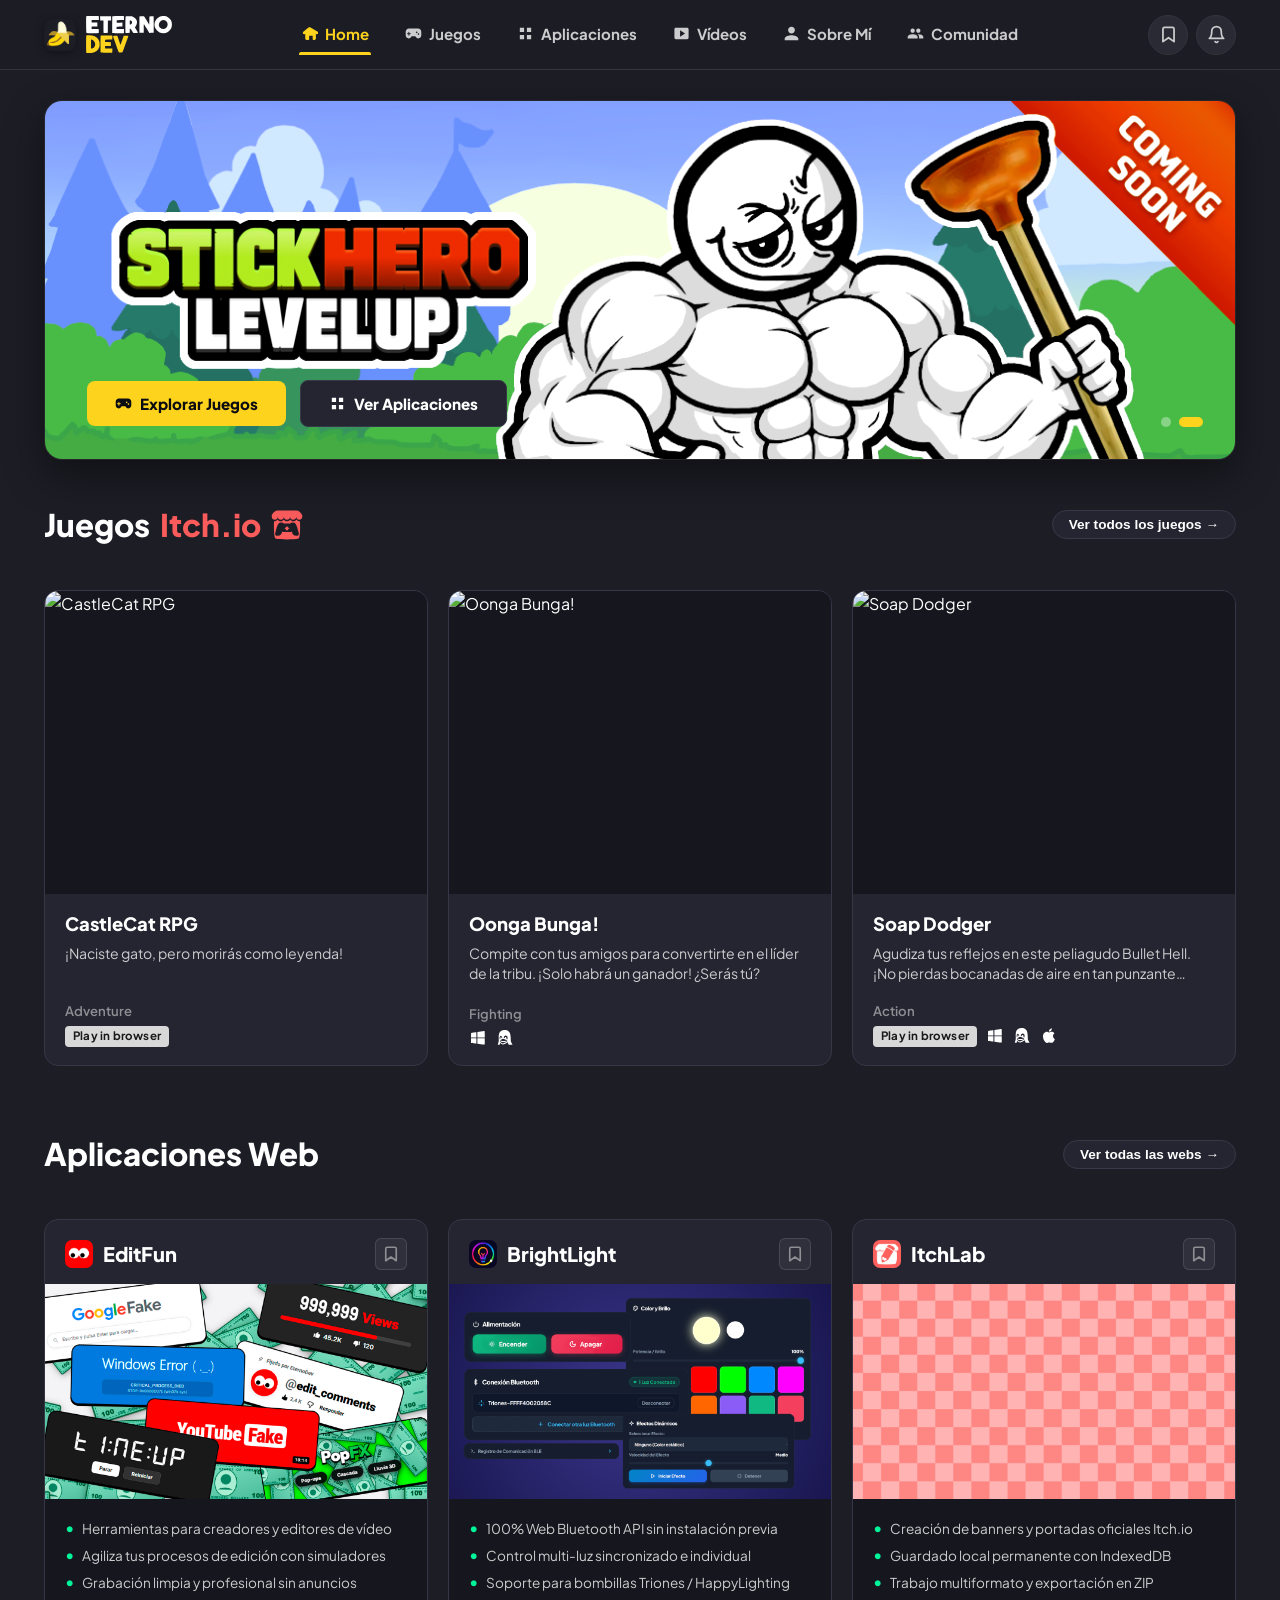
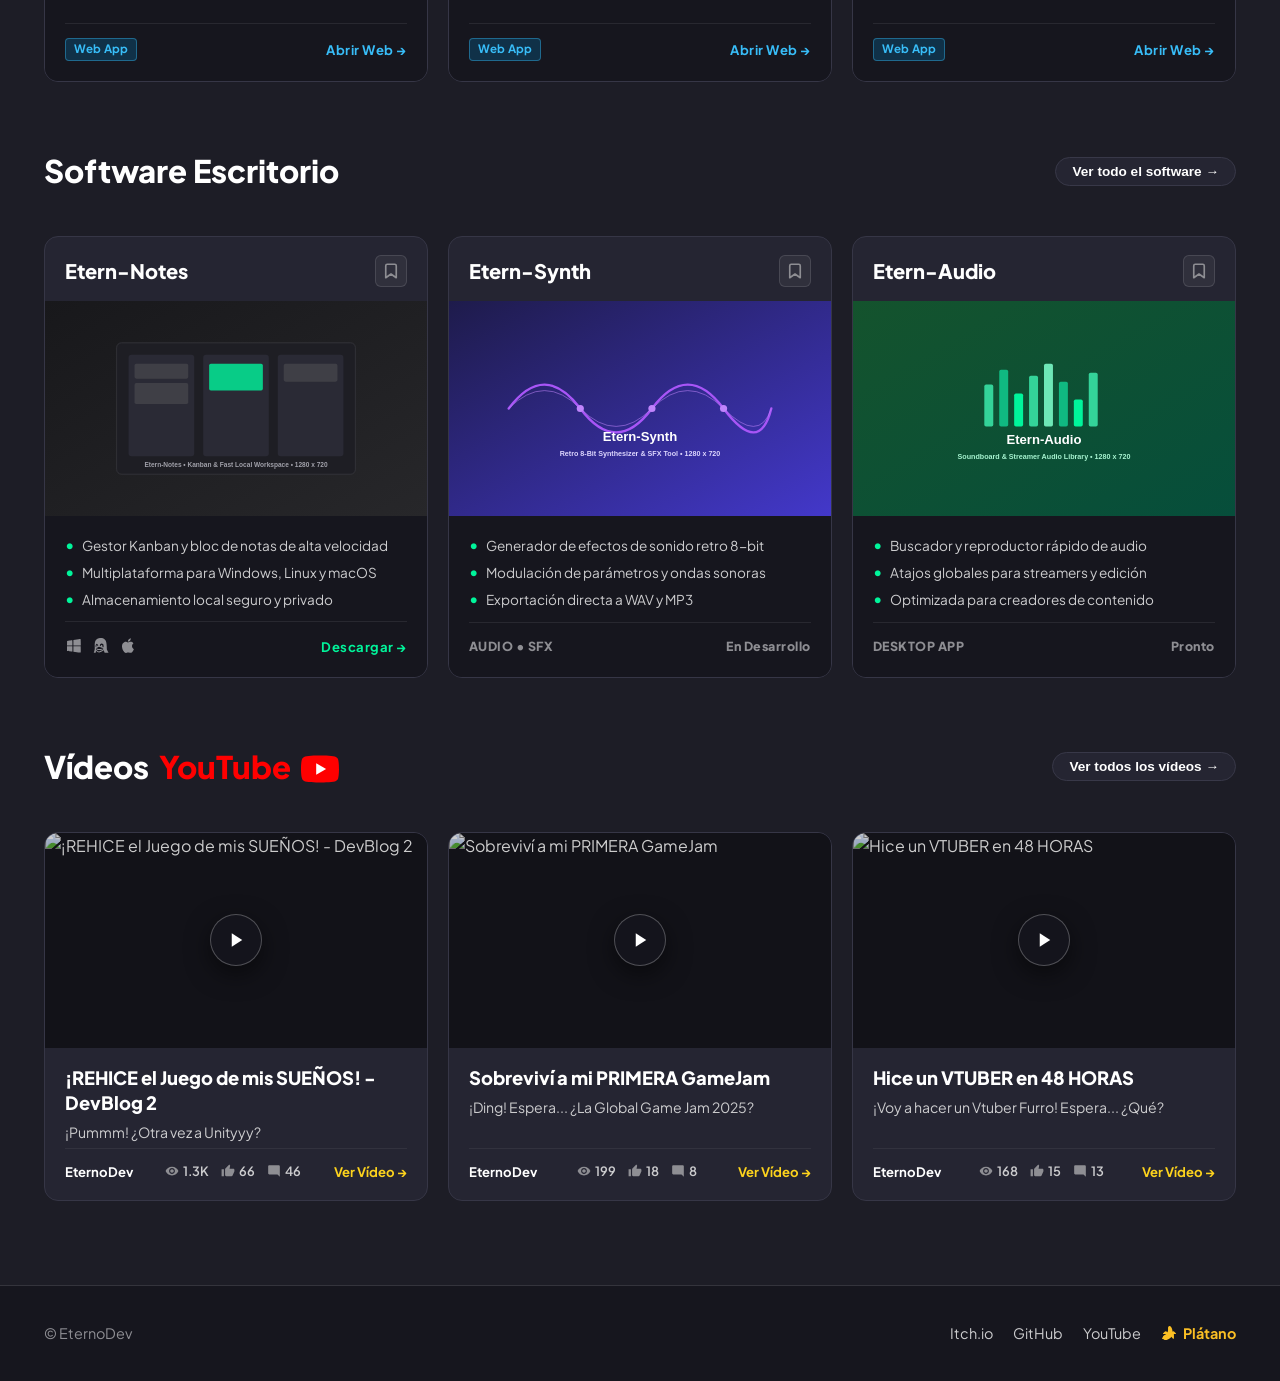
==== commit 04917601: "Refactor comments for clarity in index.html" ====
--- a/index.html
+++ b/index.html
@@ -72,7 +72,7 @@
   <link href="https://fonts.googleapis.com/css2?family=Nunito:wght@700;800;900&family=Plus+Jakarta+Sans:wght@400;500;600;700;800;900&display=swap" rel="stylesheet">
   
   <!-- Hojas de Estilo: Principal con titulo reconocible por el navegador y soporte para estilos alternativos -->
-  <link rel="stylesheet" href="src/css/styles.css?v=20261113f" title="EternoDev Oscuro">
+  <link rel="stylesheet" href="src/css/styles.css?v=20261113k" title="EternoDev Oscuro">
 
 </head>
 <body>
@@ -662,7 +662,7 @@
           <div class="section-header-center">
             <h1 class="section-main-heading">Juegos <span style="color: #0372A8;">Indie</span></h1>
             <p class="section-subtitle-center">
-              Catálogo de videojuegos desarrollados en Unity. Títulos jugables directamente en el navegador, proyectos para PC y futuros lanzamientos en Steam y Google Play.
+              Catálogo de videojuegos indie. Títulos jugables directamente en navegador y futuros lanzamientos.
             </p>
           </div>
 
@@ -796,7 +796,7 @@
       <section class="apps-section" style="padding-top: 50px;">
         <div class="container">
           <div class="section-header-center">
-            <h1 class="section-main-heading">Nuestras <span style="color: #10B981;">Aplicaciones</span></h1>
+            <h1 class="section-main-heading">Mis <span style="color: #10B981;">Aplicaciones</span></h1>
             <p class="section-subtitle-center">
               Herramientas web útiles y software de escritorio multiplataforma diseñados para potenciar la productividad y la creatividad.
             </p>
@@ -1048,7 +1048,7 @@
               Vídeos <a href="https://www.youtube.com/@eternodev" target="_blank" rel="noopener" style="color: #FF0000; text-decoration: none; display: inline-flex; align-items: center; gap: 10px; white-space: nowrap;" title="Abrir canal oficial de YouTube">YouTube <svg viewBox="0 0 28 20" width="38" height="28" style="display: inline-block; vertical-align: middle; transform: translateY(2px);"><path fill="#FF0000" d="M27.4 3.1c-.3-1.2-1.3-2.1-2.5-2.4C22.7 0 14 0 14 0S5.3 0 3.1.7C1.9 1 1 1.9.6 3.1 0 5.3 0 10 0 10s0 4.7.7 6.9c.3 1.2 1.2 2.1 2.4 2.4 2.2.7 10.9.7 10.9.7s8.7 0 10.9-.7c1.2-.3 2.1-1.2 2.5-2.4.6-2.2.6-6.9.6-6.9s0-4.7-.6-6.9z"/><polygon fill="#FFFFFF" points="11.2,14.3 18.5,10 11.2,5.7"/></svg></a>
             </h1>
             <p class="section-subtitle-center">
-              Devlogs de desarrollo de videojuegos indie, retos de programación y divulgación del proceso creativo de @eternodev.
+              Devlogs de desarrollo de videojuegos indie, retos de programación y divulgación del proceso creativo de <strong>@EternoDev</strong>.
             </p>
           </div>
 
@@ -1062,7 +1062,7 @@
                   <svg class="yt-verified-badge" viewBox="0 0 24 24" width="18" height="18" fill="#8E8E93" title="Canal Oficial"><path d="M12 2C6.48 2 2 6.48 2 12s4.48 10 10 10 10-4.48 10-10S17.52 2 12 2zm-2 15l-5-5 1.41-1.41L10 14.17l7.59-7.59L19 8l-9 9z"/></svg>
                 </div>
                 <div class="yt-profile-stats-row">
-                  <span class="yt-profile-handle">@eternodev</span>
+                  <span class="yt-profile-handle" style="font-weight: 800;">@EternoDev</span>
                   <span class="yt-profile-dot">&bull;</span>
                   <span class="yt-profile-stat yt-dynamic-subs">160 suscriptores</span>
                   <span class="yt-profile-dot">&bull;</span>
@@ -1212,13 +1212,13 @@
     </div>
 
     <!-- ====================================================================
-         PESTANIA 4: SOBRE MI (ESTILO CRAZYGAMES - ESCALA GIGANTE & SLIDER)
+         PESTANIA 4: SOBRE MI
          ==================================================================== -->
     <div id="tab-about" class="tab-view">
       <div class="crazy-about-wrapper">
 
-        <!-- 1. HERO SECTION (CrazyGames .home) -->
-        <section class="crazy-hero" id="aboutHome">
+        <!-- 1. HERO SECTION -->
+        <section class="crazy-hero" id="aboutHome" style="padding-top: 50px;">
           <!-- Floating 3D Objects en Hero (reemplazables en src/img/about/) -->
           <div class="crazy-path-container">
             <img src="src/img/about/float_banana.png" 
@@ -1234,7 +1234,7 @@
             </h1>
 
             <p class="crazy-hero-desc">
-              Desarrollando videojuegos indie en Unity desde los 13 años con el sueño de crear un juego inolvidable, hacer crecer mi comunidad y vivir de lo que me apasiona.
+              Desarrollando videojuegos indie con el sueño de crear un juego inolvidable y hacer crecer mi comunidad.
             </p>
 
             <a href="#aboutWe" class="crazy-scroll-down" onclick="event.preventDefault(); document.getElementById('aboutWe').scrollIntoView({ behavior: 'smooth' });">
@@ -1249,7 +1249,7 @@
           </div>
         </section>
 
-        <!-- 2. STATS SECTION (CrazyGames .we - Identical Asymmetric Staggered Scale) -->
+        <!-- 2. STATS SECTION -->
         <section id="aboutWe" class="crazy-we">
           <!-- Floating 3D Objects a lo largo del scroll con parallax -->
           <div class="crazy-path-container">
@@ -1281,30 +1281,30 @@
           <div class="crazy-we-box-wrapper">
             <!-- Box 1 (Left Aligned) -->
             <div class="crazy-we-box crazy-we-box-1">
-              <p class="crazy-we-box-title">Con más de</p>
-              <p class="crazy-we-box-num"><span class="crazy-counter-val" id="devYearsCounter" data-target="8">0</span><i>+</i></p>
-              <p class="crazy-we-box-subtitle">AÑOS DE EXPERIENCIA</p>
+              <p class="crazy-we-box-title">Desarrollador de más de</p>
+              <p class="crazy-we-box-num"><span class="crazy-counter-val" data-target="10">0</span><i>+</i></p>
+              <p class="crazy-we-box-subtitle">JUEGOS INDIES</p>
             </div>
 
             <!-- Box 2 (Right Aligned) -->
             <div class="crazy-we-box crazy-we-box-2">
-              <p class="crazy-we-box-title">... sumando más de</p>
-              <p class="crazy-we-box-num"><span class="crazy-counter-val" data-target="250">0</span><i>K+</i></p>
-              <p class="crazy-we-box-subtitle">JUGADORES ÚNICOS</p>
+              <p class="crazy-we-box-title">... con más de</p>
+              <p class="crazy-we-box-num"><span class="crazy-counter-val" id="devYearsCounter" data-target="7">0</span><i>+</i></p>
+              <p class="crazy-we-box-subtitle">AÑOS DE EXPERIENCIA</p>
             </div>
 
             <!-- Box 3 (Left Aligned) -->
             <div class="crazy-we-box crazy-we-box-3">
-              <p class="crazy-we-box-title">... creador con más de</p>
-              <p class="crazy-we-box-num"><span class="crazy-counter-val" data-target="10">0</span><i>M+</i></p>
+              <p class="crazy-we-box-title">... sumando más de</p>
+              <p class="crazy-we-box-num"><span class="crazy-counter-val" data-target="8">0</span><i>M+</i></p>
               <p class="crazy-we-box-subtitle">VISITAS EN REDES</p>
             </div>
 
             <!-- Box 4 (Right Aligned) -->
             <div class="crazy-we-box crazy-we-box-4">
-              <p class="crazy-we-box-title">... y una dedicación</p>
+              <p class="crazy-we-box-title">... y una pasión del</p>
               <p class="crazy-we-box-num"><span class="crazy-counter-val" data-target="100">0</span><i>%</i></p>
-              <p class="crazy-we-box-subtitle">PASIÓN INDIE</p>
+              <p class="crazy-we-box-subtitle">JUEGOS INDIE</p>
             </div>
           </div>
         </section>
@@ -1315,7 +1315,7 @@
           <div style="position: relative; z-index: 3; max-width: 860px; margin: 0 auto;">
             <h2 class="c-title">EN UNA<br><span>MISIÓN</span></h2>
             <p class="c-text">
-              Mi misión es desarrollar videojuegos indie únicos y hacer crecer mi comunidad hasta ser un referente internacional: crear un juego inolvidable, alcanzar el éxito y vivir al 100% de lo que me apasiona.
+              Mi misión es desarrollar videojuegos indie únicos y hacer crecer mi comunidad hasta ser un referente. Crear un juego inolvidable y vivir al 100% de lo que me apasiona.
             </p>
           </div>
         </section>
@@ -1326,14 +1326,14 @@
     </div>
 
     <!-- ====================================================================
-         PESTANIA 5: COMUNIDAD (Estilo CrazyGames Developer)
+         PESTANIA 5: COMUNIDAD
          ==================================================================== -->
     <div id="tab-community" class="tab-view">
       <!-- Upper Section: Redes y Laptop Mockup -->
-      <section class="comm-hero-section">
+      <section class="comm-hero-section" style="padding-top: 50px;">
         <div class="container">
           <div class="comm-header-center">
-            <h2 class="comm-main-title">Conéctate con la <span style="color: #5661EA;">Comunidad</span></h2>
+            <h2 class="comm-main-title">Nuestra <span style="color: #5661EA;">Comunidad</span></h2>
             <p class="comm-main-desc">
               Comparte tu feedback, participa en el desarrollo de nuevos proyectos indie y mantente al día de cada avance.
             </p>
@@ -1392,7 +1392,7 @@
         </div>
       </section>
 
-      <!-- Lower Section: Ecosistema & Testimonio (Estilo CrazyGames Developer) -->
+      <!-- Lower Section: Ecosistema & Testimonio -->
       <section class="comm-ecosystem-section">
         <div class="container">
           <div class="comm-header-center">
@@ -1554,6 +1554,6 @@
     </div>
   </div>
 
-  <script src="src/js/script.js?v=20261113f"></script>
+  <script src="src/js/script.js?v=20261113k"></script>
 </body>
 </html>
--- a/src/css/styles.css
+++ b/src/css/styles.css
@@ -1223,7 +1223,7 @@
       align-items: center;
       justify-content: center;
       text-align: center;
-      padding: 70px 24px 25px;
+      padding: 50px 24px 25px;
       background-color: #1D1D26;
       overflow: visible;
     }
@@ -1432,7 +1432,7 @@
        ========================================================================== */
     .comm-hero-section {
       background-color: #1D1D26;
-      padding: 70px 24px 0;
+      padding: 50px 24px 0;
       position: relative;
     }
 
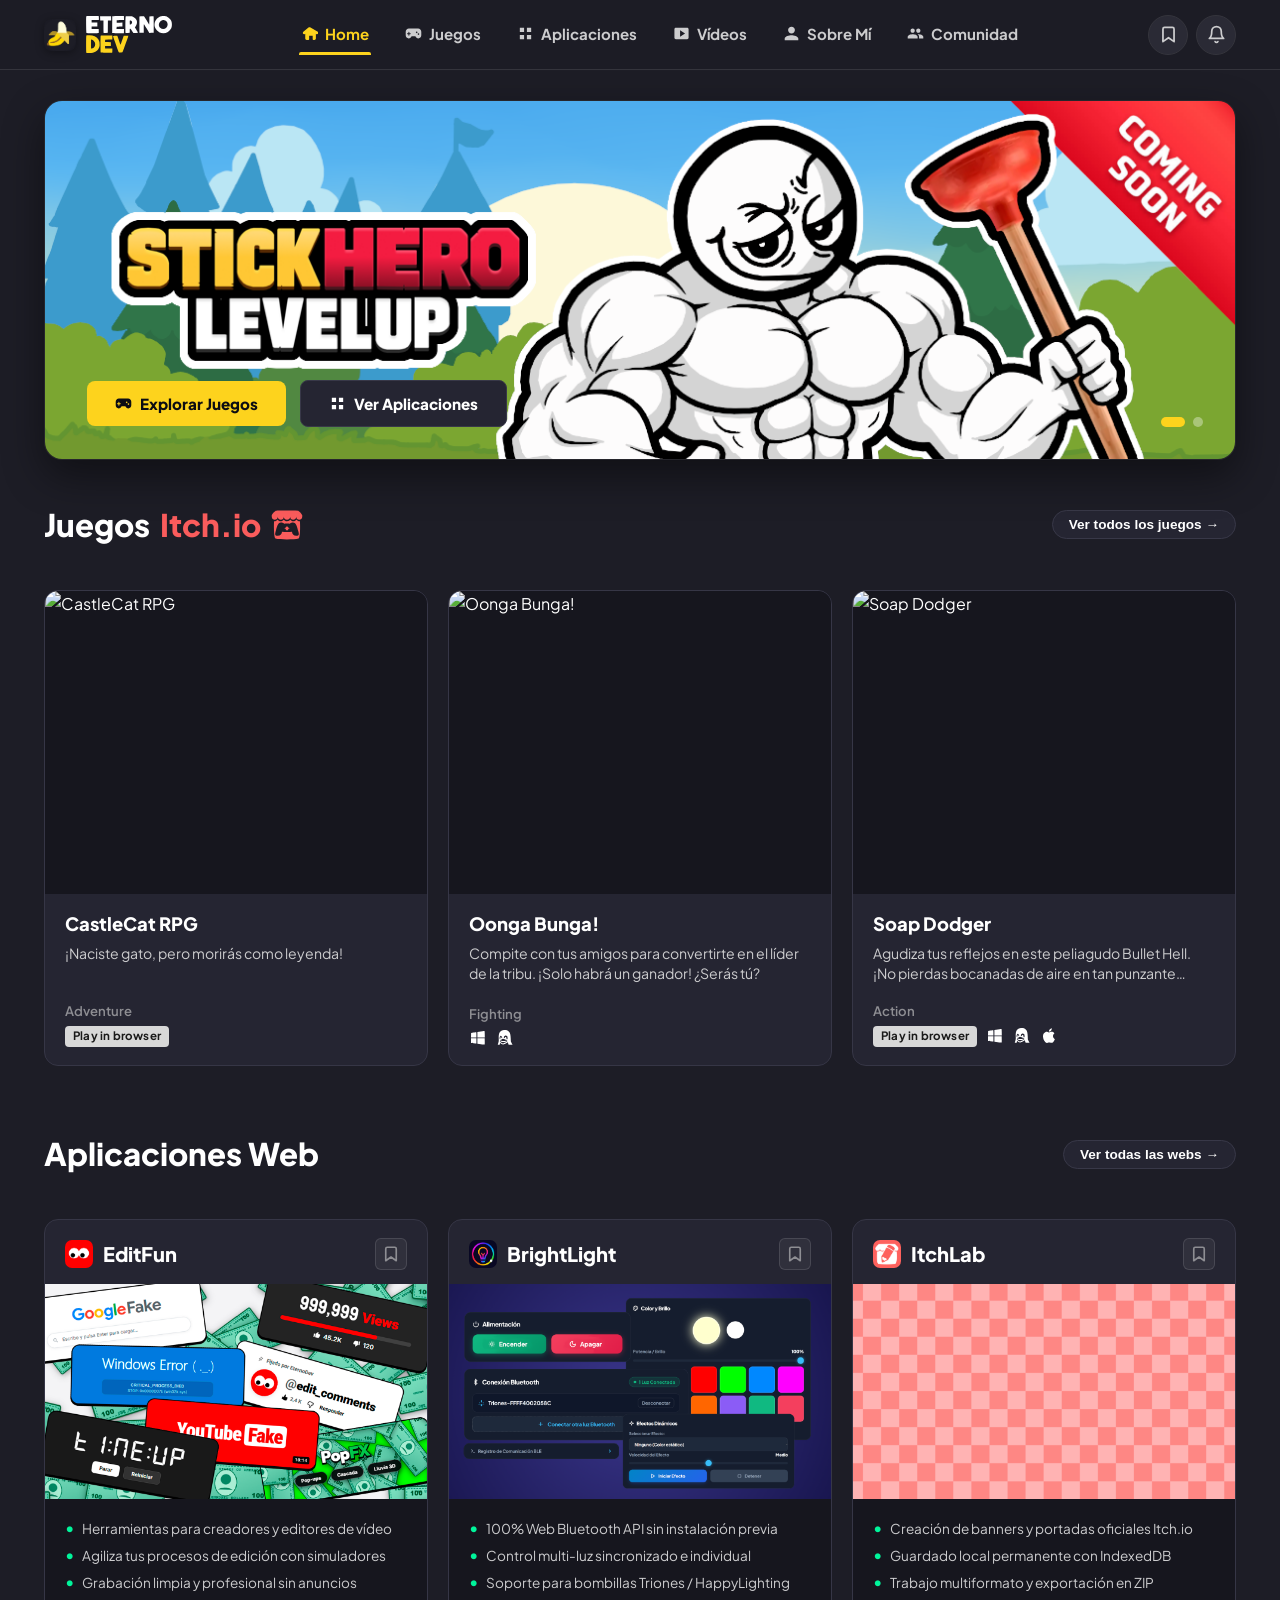
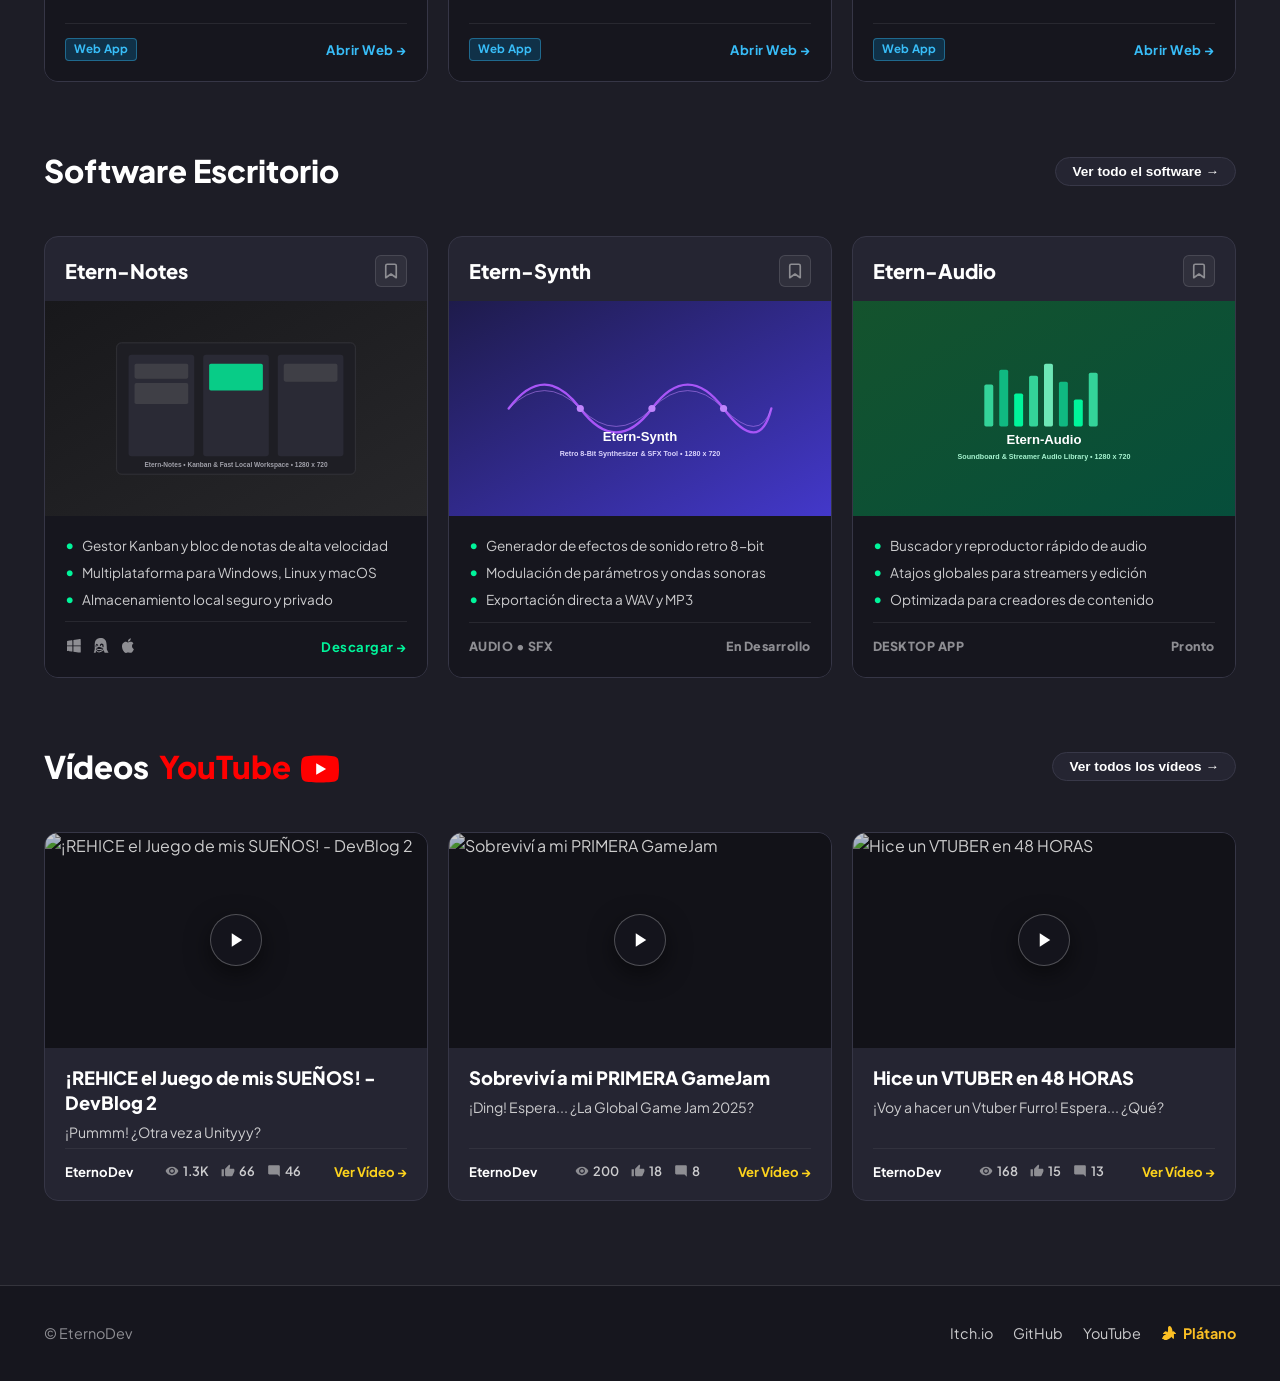
==== commit 847c9c6f: "feat: actualizar imagen de fondo del portatil en seccion comunidad a version optimizada de alta reso" ====
--- a/index.html
+++ b/index.html
@@ -72,7 +72,7 @@
   <link href="https://fonts.googleapis.com/css2?family=Nunito:wght@700;800;900&family=Plus+Jakarta+Sans:wght@400;500;600;700;800;900&display=swap" rel="stylesheet">
   
   <!-- Hojas de Estilo: Principal con titulo reconocible por el navegador y soporte para estilos alternativos -->
-  <link rel="stylesheet" href="src/css/styles.css?v=20261113k" title="EternoDev Oscuro">
+  <link rel="stylesheet" href="src/css/styles.css?v=20261116a" title="EternoDev Oscuro">
 
 </head>
 <body>
@@ -1382,7 +1382,7 @@
                 <div class="comm-laptop-cam"></div>
                 <!-- Pantalla interna del portatil (Imagen que puedes cambiar libremente) -->
                 <div class="comm-laptop-inner-screen">
-                  <img src="src/img/apps/laptop_preview.png" alt="Proyecto Destacado EternoDev" class="comm-laptop-screen-img" loading="lazy" decoding="async" title="Para cambiar esta foto, reemplaza el archivo: src/img/apps/laptop_preview.png">
+                  <img src="src/img/apps/laptop_community_preview.png?v=20261116a" alt="Comunidad EternoDev" class="comm-laptop-screen-img" loading="lazy" decoding="async" title="Para cambiar esta foto, reemplaza el archivo: src/img/apps/laptop_community_preview.png">
                 </div>
               </div>
               <!-- Base inferior del portatil -->
@@ -1554,6 +1554,6 @@
     </div>
   </div>
 
-  <script src="src/js/script.js?v=20261113k"></script>
+  <script src="src/js/script.js?v=20261116a"></script>
 </body>
 </html>
